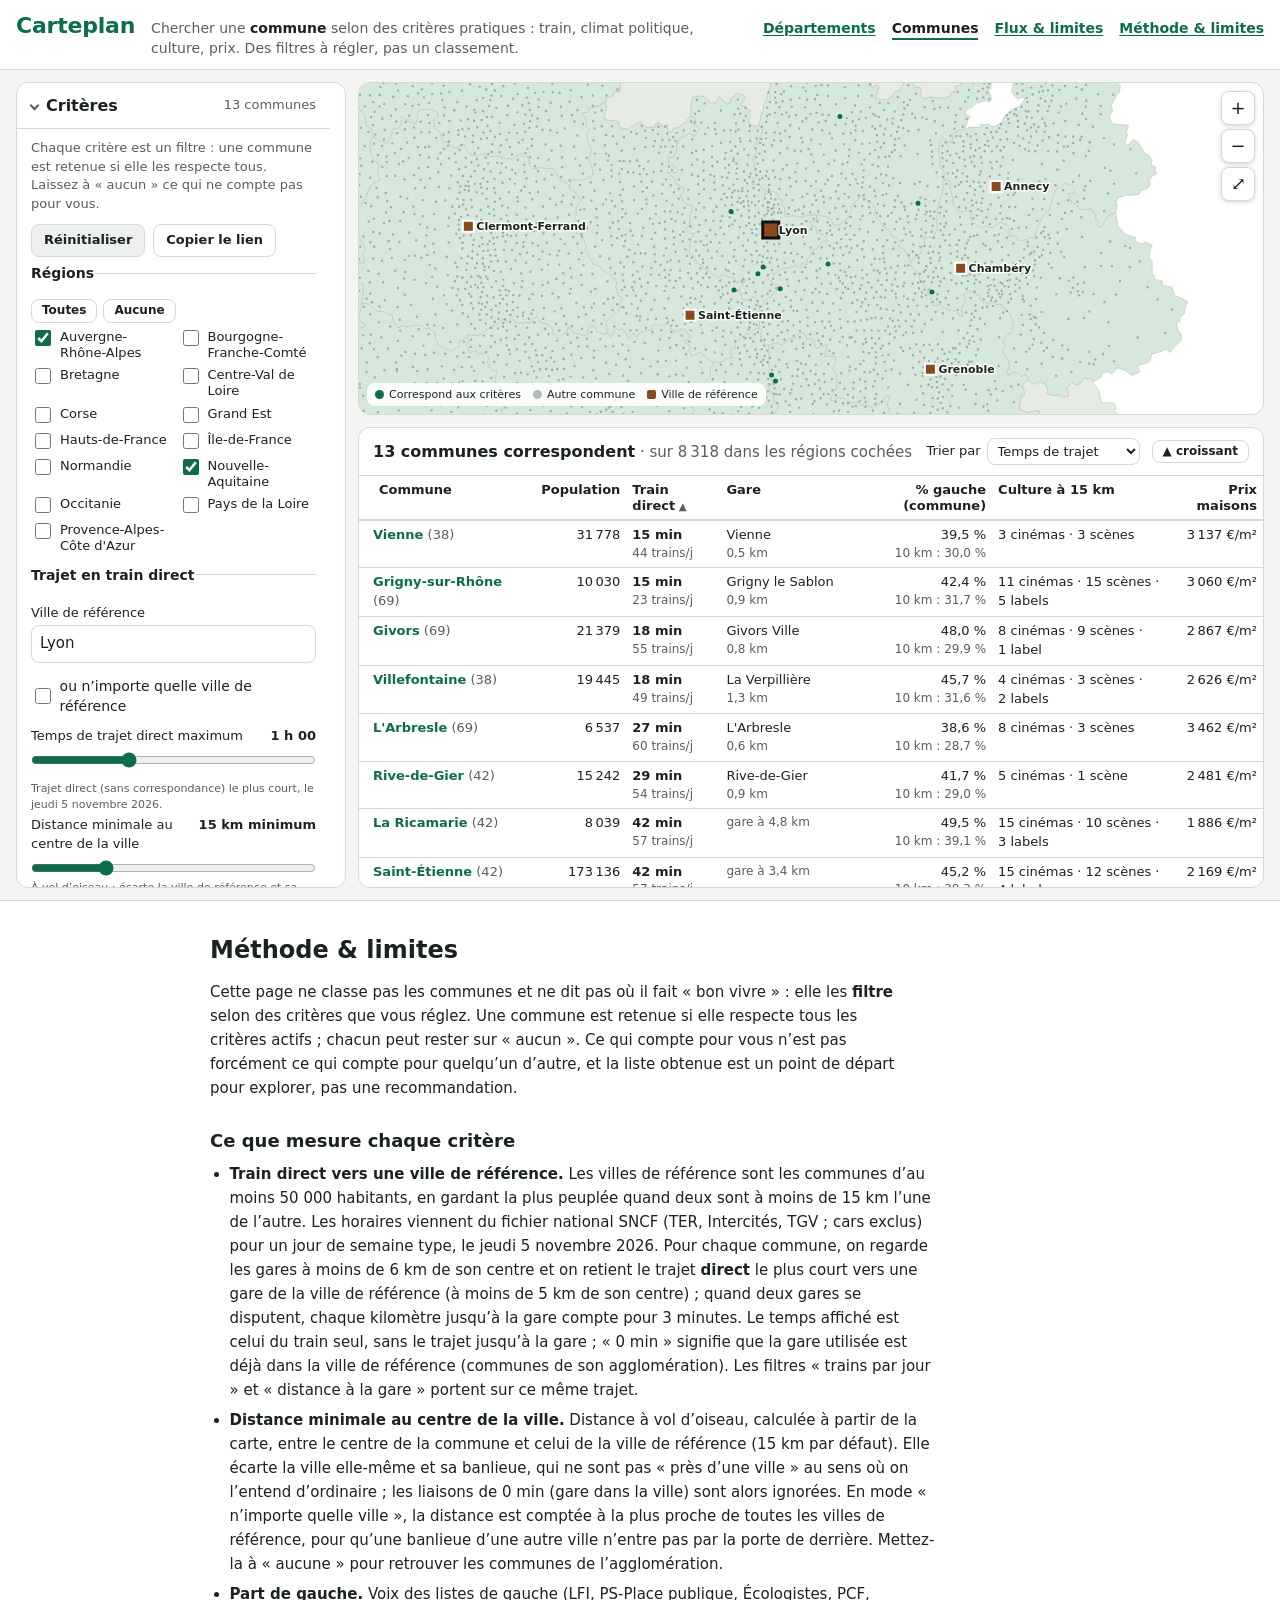
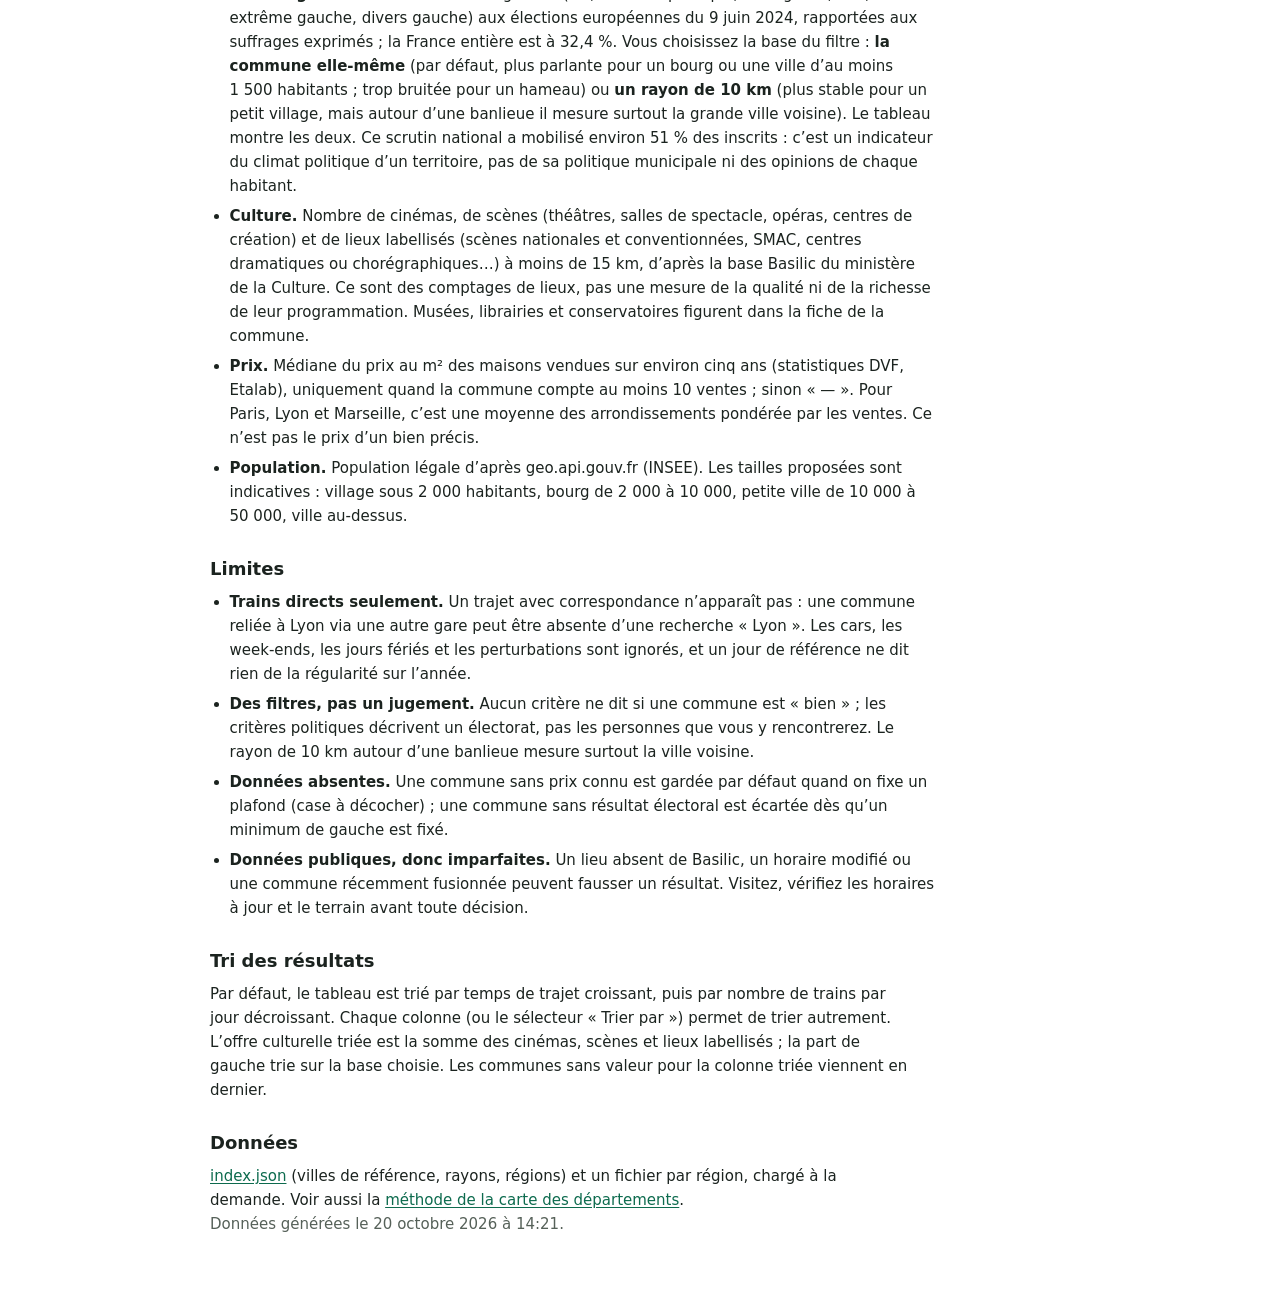
==== web/communes.html @ 7d7a5892 "Renomme le projet Carteplan (anciennement Cartovi) Nom affiché, User-Agent, bot de collecte et base " ====
<!doctype html>
<html lang="fr">
<head>
  <meta charset="utf-8">
  <meta name="viewport" content="width=device-width, initial-scale=1">
  <meta name="color-scheme" content="light dark">
  <title>Carteplan — chercher une commune</title>
  <meta name="description" content="Trouver des communes selon des critères pratiques : train direct vers une grande ville, climat politique, offre culturelle, population, prix. Des filtres réglables, pas un classement.">
  <link rel="icon" href="data:image/svg+xml,%3Csvg xmlns='http://www.w3.org/2000/svg' viewBox='0 0 16 16'%3E%3Crect width='16' height='16' rx='3' fill='%231b7a5a'/%3E%3Cpath d='M4 11l2-6 3 3 3-4v7z' fill='%23f2e6b1'/%3E%3C/svg%3E">
  <link rel="stylesheet" href="style.css">
  <script type="module" src="js/communes/main.js"></script>
</head>
<body>
  <nav class="skip" aria-label="Accès rapide">
    <a href="#filters-title" data-jump>Critères de recherche</a>
    <a href="#results-title" data-jump>Résultats (tableau)</a>
    <a href="#methode" data-jump>Méthode et limites</a>
  </nav>

  <div class="shell">
    <header class="top">
      <h1>Carteplan</h1>
      <p class="tagline">Chercher une <strong>commune</strong> selon des critères pratiques : train, climat politique, culture, prix. Des filtres à régler, pas un classement.</p>
      <nav class="top-nav" aria-label="Pages du site">
        <a href="index.html">Départements</a>
        <a href="communes.html" aria-current="page">Communes</a>
        <a href="flux.html">Flux &amp; limites</a>
        <a href="#methode" data-jump>Méthode &amp; limites</a>
      </nav>
    </header>

    <main class="com-app" id="app">
      <details class="card panel com-filters" id="filters-panel" open>
        <summary><h2 id="filters-title" tabindex="-1">Critères</h2><span id="sum-count" class="sum-count" aria-hidden="true"></span></summary>
        <form id="filters" class="panel-body" autocomplete="off" onsubmit="return false"><p class="muted">Chargement des critères…</p></form>
        <p class="panel-body jump-results"><a class="btn" href="#map-title" data-jump>Voir la carte et les résultats ↓</a></p>
      </details>

      <div class="com-main">
        <section aria-labelledby="map-title">
          <h2 id="map-title" class="sr-only" tabindex="-1">Carte des communes</h2>
          <p id="notice" class="notice" role="status" hidden>
            <strong>Données en cours de génération.</strong> La couche communale est produite automatiquement chaque mois ; la page sera disponible dès qu’elle aura été publiée.
          </p>
          <p id="load-error" class="notice" role="alert" hidden></p>
          <div id="map" class="map-box"><p class="muted map-loading">Chargement de la carte…</p></div>
        </section>

        <section class="results card" aria-labelledby="results-title">
          <h2 id="results-title" class="sr-only" tabindex="-1">Résultats</h2>
          <div id="results"></div>
        </section>
      </div>

      <aside id="detail" class="card detail com-detail" hidden></aside>
    </main>
  </div>

  <section id="methode" class="method" tabindex="-1" aria-labelledby="methode-title">
    <div class="method-inner">
      <h2 id="methode-title">Méthode &amp; limites</h2>
      <p>Cette page ne classe pas les communes et ne dit pas où il fait « bon vivre » : elle les <strong>filtre</strong> selon des critères que vous réglez. Une commune est retenue si elle respecte tous les critères actifs ; chacun peut rester sur « aucun ». Ce qui compte pour vous n’est pas forcément ce qui compte pour quelqu’un d’autre, et la liste obtenue est un point de départ pour explorer, pas une recommandation.</p>

      <h3>Ce que mesure chaque critère</h3>
      <ul>
        <li><strong>Train direct vers une ville de référence.</strong> Les villes de référence sont les communes d’au moins 50&nbsp;000 habitants, en gardant la plus peuplée quand deux sont à moins de 15&nbsp;km l’une de l’autre. Les horaires viennent du fichier national SNCF (TER, Intercités, TGV ; cars exclus) pour un jour de semaine type, <span id="ref-day">un mardi ou un jeudi des semaines à venir</span>. Pour chaque commune, on regarde les gares à moins de <span data-radius="gare">6</span>&nbsp;km de son centre et on retient le trajet <strong>direct</strong> le plus court vers une gare de la ville de référence (à moins de 5&nbsp;km de son centre) ; quand deux gares se disputent, chaque kilomètre jusqu’à la gare compte pour 3&nbsp;minutes. Le temps affiché est celui du train seul, sans le trajet jusqu’à la gare ; « 0&nbsp;min » signifie que la gare utilisée est déjà dans la ville de référence (communes de son agglomération). Les filtres « trains par jour » et « distance à la gare » portent sur ce même trajet.</li>
        <li><strong>Distance minimale au centre de la ville.</strong> Distance à vol d’oiseau, calculée à partir de la carte, entre le centre de la commune et celui de la ville de référence (15&nbsp;km par défaut). Elle écarte la ville elle-même et sa banlieue, qui ne sont pas « près d’une ville » au sens où on l’entend d’ordinaire ; les liaisons de 0&nbsp;min (gare dans la ville) sont alors ignorées. En mode « n’importe quelle ville », la distance est comptée à la plus proche de toutes les villes de référence, pour qu’une banlieue d’une autre ville n’entre pas par la porte de derrière. Mettez-la à « aucune » pour retrouver les communes de l’agglomération.</li>
        <li><strong>Part de gauche.</strong> Voix des listes de gauche (LFI, PS-Place publique, Écologistes, PCF, extrême gauche, divers gauche) aux élections européennes du 9&nbsp;juin 2024, rapportées aux suffrages exprimés ; la France entière est à 32,4&nbsp;%. Vous choisissez la base du filtre : <strong>la commune elle-même</strong> (par défaut, plus parlante pour un bourg ou une ville d’au moins 1&nbsp;500&nbsp;habitants ; trop bruitée pour un hameau) ou <strong>un rayon de <span data-radius="vote">10</span>&nbsp;km</strong> (plus stable pour un petit village, mais autour d’une banlieue il mesure surtout la grande ville voisine). Le tableau montre les deux. Ce scrutin national a mobilisé environ 51&nbsp;% des inscrits : c’est un indicateur du climat politique d’un territoire, pas de sa politique municipale ni des opinions de chaque habitant.</li>
        <li><strong>Culture.</strong> Nombre de cinémas, de scènes (théâtres, salles de spectacle, opéras, centres de création) et de lieux labellisés (scènes nationales et conventionnées, SMAC, centres dramatiques ou chorégraphiques…) à moins de <span data-radius="culture">15</span>&nbsp;km, d’après la base Basilic du ministère de la Culture. Ce sont des comptages de lieux, pas une mesure de la qualité ni de la richesse de leur programmation. Musées, librairies et conservatoires figurent dans la fiche de la commune.</li>
        <li><strong>Prix.</strong> Médiane du prix au m² des maisons vendues sur environ cinq ans (statistiques DVF, Etalab), uniquement quand la commune compte au moins 10 ventes ; sinon « — ». Pour Paris, Lyon et Marseille, c’est une moyenne des arrondissements pondérée par les ventes. Ce n’est pas le prix d’un bien précis.</li>
        <li><strong>Population.</strong> Population légale d’après geo.api.gouv.fr (INSEE). Les tailles proposées sont indicatives : village sous 2&nbsp;000 habitants, bourg de 2&nbsp;000 à 10&nbsp;000, petite ville de 10&nbsp;000 à 50&nbsp;000, ville au-dessus.</li>
      </ul>

      <h3>Limites</h3>
      <ul>
        <li><strong>Trains directs seulement.</strong> Un trajet avec correspondance n’apparaît pas : une commune reliée à Lyon via une autre gare peut être absente d’une recherche « Lyon ». Les cars, les week-ends, les jours fériés et les perturbations sont ignorés, et un jour de référence ne dit rien de la régularité sur l’année.</li>
        <li><strong>Des filtres, pas un jugement.</strong> Aucun critère ne dit si une commune est « bien » ; les critères politiques décrivent un électorat, pas les personnes que vous y rencontrerez. Le rayon de 10&nbsp;km autour d’une banlieue mesure surtout la ville voisine.</li>
        <li><strong>Données absentes.</strong> Une commune sans prix connu est gardée par défaut quand on fixe un plafond (case à décocher) ; une commune sans résultat électoral est écartée dès qu’un minimum de gauche est fixé.</li>
        <li><strong>Données publiques, donc imparfaites.</strong> Un lieu absent de Basilic, un horaire modifié ou une commune récemment fusionnée peuvent fausser un résultat. Visitez, vérifiez les horaires à jour et le terrain avant toute décision.</li>
      </ul>

      <h3>Tri des résultats</h3>
      <p>Par défaut, le tableau est trié par temps de trajet croissant, puis par nombre de trains par jour décroissant. Chaque colonne (ou le sélecteur « Trier par ») permet de trier autrement. L’offre culturelle triée est la somme des cinémas, scènes et lieux labellisés ; la part de gauche trie sur la base choisie. Les communes sans valeur pour la colonne triée viennent en dernier.</p>

      <h3>Données</h3>
      <p>
        <a href="data/communes/index.json" download>index.json</a> (villes de référence, rayons, régions) et un fichier par région, chargé à la demande.
        Voir aussi la <a href="index.html#methode">méthode de la carte des départements</a>.
      </p>
      <p id="generated" class="muted"></p>
    </div>
  </section>

  <noscript><p class="notice">Carteplan a besoin de JavaScript pour filtrer les communes et afficher la carte.</p></noscript>
</body>
</html>
---- web/style.css ----
/* Carteplan — thème clair/sombre via variables sur :root (prefers-color-scheme). */
:root {
  color-scheme: light dark;
  --font: system-ui, -apple-system, "Segoe UI", Roboto, "Helvetica Neue", Arial, "Noto Sans", sans-serif;

  --bg: #f3f5f2;
  --surface: #ffffff;
  --surface-2: #edf0ec;
  --text: #1b231f;
  --muted: #566159;
  --line: #d3dad2;
  --accent: #0d6b4e;
  --accent-soft: #e1f0e8;
  --focus: #1456c4;
  --ring: #111111; /* contour de sélection */
  --halo: #ffffff;
  --warn: #7a4a00;
  --warn-bg: #fff3d6;
  --warn-line: #e3be72;

  /* indice composite : eau/végétation → terre sèche (1 = très favorable) */
  --c1: #1b7a5a; --c1-ink: #ffffff;
  --c2: #8cc9a0; --c2-ink: #10251a;
  --c3: #f2e6b1; --c3-ink: #2b2610;
  --c4: #e0a458; --c4-ink: #2b1a05;
  --c5: #8c4a1c; --c5-ink: #ffffff;
  /* mode « un indicateur » : rampe séquentielle (clair = valeurs basses) */
  --s1: #e6eff7; --s2: #b3cfe5; --s3: #78a9cf; --s4: #3c78ad; --s5: #14416f;

  --neutral: #d9ddd8;
  --hatch-bg: #eceeea;
  --hatch-line: #9aa59d;
  --map-line: rgba(27, 35, 31, 0.5);
  --label-halo: rgba(255, 255, 255, 0.9);

  /* page communes : fond de carte, points, villes de référence */
  --base-fill: #e7ebe6;
  --base-on: #d6e8dc;
  --base-line: #c0c9bf;
  --dot-faint: rgba(27, 35, 31, 0.3);
  --hub: #8c4a1c;

  /* page flux : le sol (la silhouette des départements) sous les particules */
  --flux-land: #e7ebe6;
}

@media (prefers-color-scheme: dark) {
  :root:not([data-theme="light"]) {
    --bg: #0f1311;
    --surface: #171d1a;
    --surface-2: #212a25;
    --text: #e8eee9;
    --muted: #a3b0a7;
    --line: #333e37;
    --accent: #4fc29c;
    --accent-soft: #17332a;
    --focus: #8db3ff;
    --ring: #ffffff;
    --halo: #0b0e0d;
    --warn: #f0c46b;
    --warn-bg: #2d2410;
    --warn-line: #5f4b1c;

    --c1: #2f9d79; --c1-ink: #04130d;
    --c2: #7cbf93; --c2-ink: #0a1d13;
    --c3: #e0d390; --c3-ink: #231f0a;
    --c4: #dda04f; --c4-ink: #26160a;
    --c5: #a85f2b; --c5-ink: #ffffff;
    --s1: #2a4258; --s2: #35688d; --s3: #4a93c4; --s4: #86bde3; --s5: #cde3f7;

    --neutral: #353d38;
    --hatch-bg: #232a26;
    --hatch-line: #6c7a71;
    --map-line: rgba(8, 12, 10, 0.85);
    --label-halo: rgba(11, 14, 13, 0.88);
    --base-fill: #1c2420;
    --base-on: #202f28;
    --base-line: #3c4943;
    --dot-faint: rgba(232, 238, 233, 0.34);
    --hub: #e0a458;
    --flux-land: #28332d;
    color-scheme: dark;
  }
}
/* même palette quand le thème sombre est choisi explicitement */
:root[data-theme="dark"] {
  --bg: #0f1311;
  --surface: #171d1a;
  --surface-2: #212a25;
  --text: #e8eee9;
  --muted: #a3b0a7;
  --line: #333e37;
  --accent: #4fc29c;
  --accent-soft: #17332a;
  --focus: #8db3ff;
  --ring: #ffffff;
  --halo: #0b0e0d;
  --warn: #f0c46b;
  --warn-bg: #2d2410;
  --warn-line: #5f4b1c;

  --c1: #2f9d79; --c1-ink: #04130d;
  --c2: #7cbf93; --c2-ink: #0a1d13;
  --c3: #e0d390; --c3-ink: #231f0a;
  --c4: #dda04f; --c4-ink: #26160a;
  --c5: #a85f2b; --c5-ink: #ffffff;
  --s1: #2a4258; --s2: #35688d; --s3: #4a93c4; --s4: #86bde3; --s5: #cde3f7;

  --neutral: #353d38;
  --hatch-bg: #232a26;
  --hatch-line: #6c7a71;
  --map-line: rgba(8, 12, 10, 0.85);
  --label-halo: rgba(11, 14, 13, 0.88);
  --base-fill: #1c2420;
  --base-on: #202f28;
  --base-line: #3c4943;
  --dot-faint: rgba(232, 238, 233, 0.34);
  --hub: #e0a458;
  --flux-land: #28332d;
  color-scheme: dark;
}

*, *::before, *::after { box-sizing: border-box; }
[hidden] { display: none !important; }
body { margin: 0; font: 15px/1.45 var(--font); background: var(--bg); color: var(--text); }
h1, h2, h3, h4, p, ul, ol, dl, dd { margin: 0; }
button, select, input { font: inherit; color: inherit; }
a { color: var(--accent); text-underline-offset: 2px; }
:focus-visible { outline: 3px solid var(--focus); outline-offset: 2px; }
.sr-only { position: absolute; width: 1px; height: 1px; overflow: hidden; clip: rect(0 0 0 0); white-space: nowrap; }
.muted { color: var(--muted); }
.small { font-size: 0.8125rem; }

/* liens d'accès rapide */
.skip a { position: absolute; left: 8px; top: -100px; z-index: 100; padding: 8px 12px; border-radius: 8px; background: var(--surface); border: 2px solid var(--focus); }
.skip a:focus { top: 8px; }

/* ---------- mise en page ---------- */
.shell { display: flex; flex-direction: column; }
.top { display: grid; grid-template-columns: auto minmax(0, 1fr) auto; align-items: baseline; gap: 2px 16px; padding: 10px 16px; background: var(--surface); border-bottom: 1px solid var(--line); }
h1 { font-size: 1.375rem; letter-spacing: -0.01em; color: var(--accent); }
.tagline { color: var(--muted); font-size: 0.875rem; max-width: 72ch; }
.tagline strong { color: var(--text); }
.top-link { font-weight: 600; font-size: 0.875rem; white-space: nowrap; }
.top-nav { display: flex; flex-wrap: wrap; justify-content: flex-end; gap: 2px 16px; font-weight: 600; font-size: 0.875rem; }
.top-nav a { white-space: nowrap; }
.top-nav a[aria-current="page"] { color: var(--text); text-decoration: none; border-bottom: 2px solid var(--accent); }
@media (max-width: 719px) {
  .top { grid-template-columns: minmax(0, 1fr); }
  .top-nav { grid-row: 2; justify-content: flex-start; }
  .tagline { grid-row: 3; }
}

.app { flex: 1; min-height: 0; display: grid; grid-template-columns: minmax(0, 1fr); gap: 16px; padding: 12px 16px 20px; }
.map-col { display: flex; flex-direction: column; gap: 8px; min-width: 0; min-height: 0; }
.side, .side-scroll { display: flex; flex-direction: column; gap: 12px; min-width: 0; }

@media (min-width: 960px) {
  .shell { height: 100vh; height: 100dvh; min-height: 640px; }
  .app { grid-template-columns: minmax(0, 3fr) minmax(360px, 2fr); padding-bottom: 12px; }
  .side { min-height: 0; }
  .side-scroll { flex: 1; min-height: 0; overflow-y: auto; scrollbar-gutter: stable; padding-bottom: 4px; }
  .map-wrap { flex: 1 1 0; min-height: 0; }
}

/* ---------- barre d'outils ---------- */
.toolbar { display: flex; flex-wrap: wrap; align-items: center; gap: 8px 16px; }
.field { display: flex; align-items: center; gap: 8px; flex: 1 1 260px; min-width: 0; max-width: 520px; }
.field span { font-weight: 600; font-size: 0.875rem; }
select { flex: 1; min-width: 0; padding: 7px 8px; border: 1px solid var(--line); border-radius: 8px; background: var(--surface); }
select:disabled { opacity: 0.6; }
.check { display: flex; align-items: center; gap: 6px; font-size: 0.875rem; cursor: pointer; }
.check input { width: 16px; height: 16px; accent-color: var(--accent); }
.notice { background: var(--warn-bg); color: var(--warn); border: 1px solid var(--warn-line); border-radius: 10px; padding: 8px 12px; font-size: 0.875rem; }
.fatal { padding: 24px; color: var(--warn); }

/* ---------- carte ---------- */
.map-wrap { position: relative; aspect-ratio: 1000 / 931; }
@media (min-width: 960px) { .map-wrap { aspect-ratio: auto; } }
.map-svg { position: absolute; inset: 0; width: 100%; height: 100%; display: block; }
.dep { fill: var(--neutral); stroke: var(--map-line); stroke-width: 0.7; vector-effect: non-scaling-stroke; cursor: pointer; outline: none; transition: fill 0.25s; }
.dep[data-f="c1"] { fill: var(--c1); } .dep[data-f="c2"] { fill: var(--c2); } .dep[data-f="c3"] { fill: var(--c3); }
.dep[data-f="c4"] { fill: var(--c4); } .dep[data-f="c5"] { fill: var(--c5); }
.dep[data-f="s1"] { fill: var(--s1); } .dep[data-f="s2"] { fill: var(--s2); } .dep[data-f="s3"] { fill: var(--s3); }
.dep[data-f="s4"] { fill: var(--s4); } .dep[data-f="s5"] { fill: var(--s5); }
.dep[data-f="na"] { fill: url(#hatch); }
.hatch-bg { fill: var(--hatch-bg); }
.hatch-line { stroke: var(--hatch-line); stroke-width: 2; }
.overlay path { fill: none; pointer-events: none; vector-effect: non-scaling-stroke; stroke-linejoin: round; }
.o-hover { stroke: var(--ring); stroke-width: 1.6; }
.o-halo { stroke: var(--halo); stroke-width: 6; }
.o-sel { stroke: var(--ring); stroke-width: 2.5; }
.o-focus { stroke: var(--focus); stroke-width: 3; }
.lbl { font: 600 12px var(--font); fill: var(--text); stroke: var(--label-halo); stroke-width: 3px; stroke-linejoin: round; paint-order: stroke; pointer-events: none; }
.no-labels .labels { display: none; }
@media (max-width: 700px) { .labels, .toolbar .check { display: none; } }

.tip { position: absolute; z-index: 5; max-width: 260px; display: flex; flex-direction: column; gap: 1px; padding: 6px 10px; font-size: 0.8125rem; background: var(--surface); border: 1px solid var(--line); border-radius: 8px; box-shadow: 0 4px 14px rgba(0, 0, 0, 0.2); pointer-events: none; }
.tip strong { font-size: 0.875rem; }

/* ---------- légende ---------- */
.legend { padding: 10px 14px 12px; background: var(--surface); border: 1px solid var(--line); border-radius: 12px; }
.legend-head { display: flex; flex-direction: column; gap: 1px; margin-bottom: 8px; font-size: 0.8125rem; }
.legend-head strong { font-size: 0.9375rem; }
.legend-msg { font-size: 0.875rem; }
.legend-list { list-style: none; margin: 0; padding: 0; display: grid; gap: 6px; }
.legend-list li { display: grid; grid-template-columns: 16px minmax(0, 1fr); gap: 0 10px; align-items: start; font-size: 0.75rem; line-height: 1.3; }
.legend-list li > div { display: flex; flex-direction: column; min-width: 0; }
.legend-list .row { display: flex; justify-content: space-between; align-items: baseline; gap: 8px; }
.legend-list b { font-size: 0.8125rem; }
.legend-list .ds, .legend-list .ct { color: var(--muted); }
.legend-list .ct { font-variant-numeric: tabular-nums; white-space: nowrap; }
.sw { display: block; width: 16px; height: 16px; margin-top: 1px; border-radius: 4px; border: 1px solid rgba(0, 0, 0, 0.2); }
.sw.na { background: repeating-linear-gradient(45deg, var(--hatch-line) 0 2px, var(--hatch-bg) 2px 6px); }
.legend-foot { display: flex; flex-wrap: wrap; gap: 4px 16px; margin-top: 8px; font-size: 0.75rem; }
.legend-na { display: inline-flex; align-items: center; gap: 6px; }
.legend-na .sw { margin: 0; width: 16px; height: 12px; }
.legend-warn { color: var(--warn); font-weight: 600; }

/* ---------- cartes / panneaux ---------- */
.card { background: var(--surface); border: 1px solid var(--line); border-radius: 12px; }
.panel > summary, .theme > summary { list-style: none; cursor: pointer; display: flex; align-items: center; gap: 8px; }
.panel > summary::-webkit-details-marker, .theme > summary::-webkit-details-marker { display: none; }
.panel > summary::before, .theme > summary::before { content: ""; flex: none; width: 7px; height: 7px; border: solid var(--muted); border-width: 0 2px 2px 0; transform: rotate(-45deg); transition: transform 0.15s; }
.panel[open] > summary::before, .theme[open] > summary::before { transform: rotate(45deg); }
.panel > summary { padding: 11px 14px; }
.panel h2 { font-size: 1rem; }
.panel-body { padding: 0 14px 14px; }

.btn { border: 1px solid var(--line); background: var(--surface-2); border-radius: 8px; padding: 6px 12px; font-weight: 600; font-size: 0.8125rem; cursor: pointer; }
.btn:hover:not(:disabled) { border-color: var(--accent); }
.btn:disabled { opacity: 0.5; cursor: default; }
.btn.ghost { background: transparent; }
.actions { display: flex; flex-wrap: wrap; align-items: center; gap: 8px; margin: 10px 0 6px; }
.flash { font-size: 0.8125rem; color: var(--accent); }

/* pondérations */
.theme { border-top: 1px solid var(--line); }
.theme > summary { padding: 9px 0 7px; justify-content: flex-start; }
.theme h3 { font-size: 0.875rem; flex: 1; }
.share { color: var(--muted); font-size: 0.75rem; }
.wrow { display: grid; grid-template-columns: minmax(0, 1fr) auto; column-gap: 10px; padding: 3px 0 9px; }
.wlabel { font-size: 0.8125rem; font-weight: 500; }
.wval { font-size: 0.8125rem; font-weight: 700; font-variant-numeric: tabular-nums; text-align: right; min-width: 3.2em; }
.wval.off { color: var(--muted); font-weight: 500; }
.wrow input[type="range"] { grid-column: 1 / -1; width: 100%; height: 24px; margin: 2px 0 0; accent-color: var(--accent); cursor: pointer; }
.wnote { grid-column: 1 / -1; font-size: 0.6875rem; color: var(--muted); }

/* panneau détail */
.detail-head { display: flex; justify-content: space-between; align-items: flex-start; gap: 12px; padding: 12px 14px 8px; }
.detail h2 { font-size: 1.25rem; line-height: 1.2; }
.detail h2:focus { outline: none; }
.detail h2:focus-visible { outline: 3px solid var(--focus); outline-offset: 3px; border-radius: 4px; }
.detail-region { color: var(--muted); font-size: 0.8125rem; }
.icon-btn { flex: none; width: 36px; height: 36px; border: 1px solid var(--line); border-radius: 8px; background: var(--surface-2); font-size: 1.375rem; line-height: 1; cursor: pointer; }
.icon-btn:hover { border-color: var(--accent); }
.detail-body { padding: 0 14px 14px; }
.detail-sum { display: grid; gap: 6px; margin: 4px 0 6px; }
.chip { display: inline-block; width: fit-content; padding: 3px 12px; border-radius: 999px; font-weight: 700; font-size: 0.875rem; }
.detail-rank { display: flex; flex-wrap: wrap; align-items: baseline; gap: 2px 12px; }
.detail-rank strong { font-size: 1.375rem; font-variant-numeric: tabular-nums; }
.theme-block h3 { display: flex; justify-content: space-between; gap: 8px; margin-top: 14px; padding-bottom: 4px; border-bottom: 1px solid var(--line); font-size: 0.875rem; }
.theme-score { color: var(--muted); font-weight: 500; font-variant-numeric: tabular-nums; }
.ind-list { list-style: none; margin: 0; padding: 0; }
.ind { margin: 0 -6px; padding: 8px 6px 7px; border-radius: 8px; }
.ind.active { background: var(--accent-soft); }
.ind.off .ind-label, .ind.off .ind-val { opacity: 0.6; }
.ind-head { display: flex; justify-content: space-between; align-items: baseline; gap: 12px; font-size: 0.875rem; }
.ind-label { font-weight: 500; min-width: 0; }
.ind-val { font-weight: 700; text-align: right; white-space: nowrap; font-variant-numeric: tabular-nums; }
.bar { height: 7px; margin: 5px 0 3px; border-radius: 4px; background: var(--surface-2); border: 1px solid var(--line); overflow: hidden; }
.bar i { display: block; height: 100%; background: var(--accent); }
.bar.na { background: repeating-linear-gradient(45deg, var(--hatch-line) 0 2px, var(--hatch-bg) 2px 6px); }
.ind-meta { font-size: 0.75rem; color: var(--muted); }
.badge { display: inline-block; margin-left: 6px; padding: 0 8px; border: 1px solid var(--line); border-radius: 999px; background: var(--surface-2); color: var(--muted); font-size: 0.6875rem; font-weight: 700; vertical-align: 1px; white-space: nowrap; }
.badge.warn { background: var(--warn-bg); color: var(--warn); border-color: var(--warn-line); }
.badge.ok { color: var(--accent); }

/* mobile / tablette : le détail devient une feuille en bas d'écran, la carte reste utilisable */
@media (max-width: 959px) {
  .detail { position: fixed; left: 0; right: 0; bottom: 0; z-index: 30; max-height: 52vh; max-height: 52dvh; overflow: auto; border-radius: 16px 16px 0 0; box-shadow: 0 -6px 24px rgba(0, 0, 0, 0.28); padding-bottom: env(safe-area-inset-bottom); animation: rise 0.2s ease-out; }
  .detail-head { position: sticky; top: 0; z-index: 1; background: var(--surface); }
  body.sheet-open { padding-bottom: 52vh; padding-bottom: 52dvh; }
}
@keyframes rise { from { transform: translateY(24px); opacity: 0; } }

/* classement */
.table-wrap { overflow-x: auto; margin: 8px -4px 0; }
.rank-table { width: 100%; border-collapse: collapse; font-size: 0.8125rem; font-variant-numeric: tabular-nums; }
.rank-table th { padding: 0; text-align: left; border-bottom: 2px solid var(--line); }
.rank-table th button { width: 100%; padding: 6px 6px; border: 0; background: none; text-align: inherit; font-weight: 700; cursor: pointer; white-space: nowrap; }
.rank-table td { padding: 5px 6px; border-bottom: 1px solid var(--line); }
.rank-table tbody tr { cursor: pointer; }
.rank-table tbody tr:hover { background: var(--surface-2); }
.rank-table tr.sel { background: var(--accent-soft); font-weight: 600; }
.rank-table .c-rank, .rank-table .c-code { white-space: nowrap; }
.rank-table th.c-val, .rank-table td.c-val { text-align: right; }
.rank-table th.c-val button { text-align: right; }
.rank-table .c-cls .sw { display: inline-block; width: 10px; height: 10px; margin-right: 6px; border-radius: 2px; vertical-align: -1px; }
.link { padding: 0; border: 0; background: none; text-align: left; cursor: pointer; }
.link:hover { text-decoration: underline; }
.arrow { font-size: 0.65rem; color: var(--muted); }
.code-inline { display: none; color: var(--muted); }
@media (max-width: 480px) {
  .rank-table .c-code { display: none; } /* le code passe à côté du nom */
  .code-inline { display: inline; }
  .rank-table th button, .rank-table td { padding-left: 4px; padding-right: 4px; }
}

/* ---------- méthode & sources ---------- */
.method { padding: 32px 16px 56px; background: var(--surface); border-top: 1px solid var(--line); }
.method:focus { outline: none; }
.method-inner { max-width: 860px; margin: 0 auto; }
.method h2 { margin-bottom: 12px; font-size: 1.5rem; }
.method h3 { margin: 28px 0 8px; font-size: 1.125rem; }
.method p, .method li { max-width: 74ch; line-height: 1.6; }
.method ol, .method ul { padding-left: 1.3em; }
.method li { margin: 6px 0; }
.sources .src-theme h3 { margin: 18px 0 6px; font-size: 0.9375rem; color: var(--muted); }
.src { margin: 8px 0; padding: 12px 14px; border: 1px solid var(--line); border-radius: 10px; }
.src.is-stale { border-color: var(--warn-line); }
.src h4 { font-size: 1rem; display: flex; flex-wrap: wrap; align-items: center; gap: 4px; }
.src .desc { margin-top: 2px; color: var(--muted); font-size: 0.8125rem; }
.stale-msg { margin-top: 8px; padding: 6px 10px; border: 1px solid var(--warn-line); border-radius: 8px; background: var(--warn-bg); color: var(--warn); font-size: 0.8125rem; }
.meta { display: grid; grid-template-columns: repeat(auto-fit, minmax(210px, 1fr)); gap: 8px 16px; margin-top: 10px; font-size: 0.8125rem; }
.meta dt { color: var(--muted); font-size: 0.6875rem; text-transform: uppercase; letter-spacing: 0.03em; }
.meta dd { overflow-wrap: anywhere; }

/* ---------- page communes ---------- */
.com-app { flex: 1; min-height: 0; display: grid; grid-template-columns: minmax(0, 1fr); gap: 12px; padding: 12px 16px 20px; align-items: start; }
.com-main { display: flex; flex-direction: column; gap: 12px; min-width: 0; min-height: 0; }
.com-main > section:first-child { display: flex; flex-direction: column; gap: 8px; min-height: 0; }

/* panneau des critères : le décompte reste visible en haut, même panneau défilé (mobile) ou replié */
.com-filters { min-width: 0; }
.com-filters > summary { position: sticky; top: 0; z-index: 3; background: var(--surface); border-radius: 12px; }
.com-filters[open] > summary { border-bottom: 1px solid var(--line); border-radius: 12px 12px 0 0; }
.sum-count { margin-left: auto; color: var(--muted); font-size: 0.8125rem; font-variant-numeric: tabular-nums; }
.com-filters .panel-body { padding-top: 10px; }
.jump-results { display: none; text-align: center; }
.jump-results .btn { display: inline-block; text-decoration: none; color: var(--text); }
@media (max-width: 959px) { .jump-results { display: block; } }
.fsec { min-width: 0; margin: 0; padding: 10px 0 2px; border: 0; border-top: 1px solid var(--line); }
.fsec legend { padding: 0; margin-bottom: 6px; font-weight: 700; font-size: 0.875rem; }
.fsec > .check { margin: 4px 0 8px; }
.radios { display: flex; flex-wrap: wrap; align-items: center; gap: 4px 14px; margin-bottom: 6px; }
.radios .check { margin: 0; }
.fsec-tools { display: flex; gap: 6px; margin-bottom: 6px; }
.regions { display: grid; grid-template-columns: 1fr 1fr; gap: 6px 10px; margin-bottom: 8px; }
.regions .check { align-items: flex-start; font-size: 0.8125rem; line-height: 1.25; }
.regions .check input { margin-top: 1px; flex: none; }
.rstate { color: var(--muted); }
.btn.tiny { padding: 2px 10px; font-size: 0.75rem; }
.text-in { width: 100%; min-width: 0; padding: 7px 8px; border: 1px solid var(--line); border-radius: 8px; background: var(--surface); }
.text-in:disabled { opacity: 0.6; }
.wrow .text-in { grid-column: 1 / -1; margin-top: 2px; }
.pills { display: flex; flex-wrap: wrap; gap: 6px; margin-bottom: 8px; }
.pill { padding: 4px 10px; border: 1px solid var(--line); border-radius: 999px; background: var(--surface-2); font-size: 0.75rem; font-weight: 600; cursor: pointer; }
.pill:hover { border-color: var(--accent); }
.pill[aria-pressed="true"] { background: var(--accent-soft); border-color: var(--accent); color: var(--accent); }

/* carte des communes */
.map-box { position: relative; aspect-ratio: 6 / 5; min-width: 0; background: var(--surface); border: 1px solid var(--line); border-radius: 12px; overflow: hidden; }
.map-loading { padding: 16px; }
.cmap { position: absolute; inset: 0; width: 100%; height: 100%; display: block; cursor: grab; user-select: none; -webkit-user-select: none; }
.cmap.dragging { cursor: grabbing; }
.cmap > * { pointer-events: none; }
.cmap-base path { fill: var(--base-fill); stroke: var(--base-line); stroke-width: 0.7; vector-effect: non-scaling-stroke; }
.cmap-base path.on { fill: var(--base-on); }
.cmap-all, .cmap-hit, .cmap-hover, .cmap-sel-a, .cmap-sel-b, .cmap-sel-c { fill: none; vector-effect: non-scaling-stroke; stroke-linecap: round; }
.cmap-hub-halo, .cmap-hub, .cmap-hubsel-a, .cmap-hubsel-b { fill: none; vector-effect: non-scaling-stroke; stroke-linecap: square; }
.cmap-all { stroke: var(--dot-faint); stroke-width: 2.4; }
.cmap-hit { stroke: var(--accent); stroke-width: 5; }
.cmap-hub-halo { stroke: var(--halo); stroke-width: 13; }
.cmap-hub { stroke: var(--hub); stroke-width: 9; }
.cmap-hubsel-a { stroke: var(--ring); stroke-width: 19; }
.cmap-hubsel-b { stroke: var(--hub); stroke-width: 13; }
.cmap-hover { stroke: var(--ring); stroke-width: 12; opacity: 0.35; }
.cmap-sel-a { stroke: var(--halo); stroke-width: 18; }
.cmap-sel-b { stroke: var(--ring); stroke-width: 14; }
.cmap-sel-c { stroke: var(--accent); stroke-width: 8; }
.cmap-lbl { font-family: var(--font); font-weight: 600; fill: var(--text); stroke: var(--label-halo); paint-order: stroke; stroke-linejoin: round; }
.cmap-lbl.sel { font-weight: 800; }
.map-ctl { position: absolute; top: 8px; right: 8px; z-index: 2; display: flex; flex-direction: column; gap: 4px; }
.map-btn { width: 34px; height: 34px; border: 1px solid var(--line); border-radius: 8px; background: var(--surface); font-size: 1.125rem; line-height: 1; cursor: pointer; box-shadow: 0 1px 4px rgba(0, 0, 0, 0.18); }
.map-btn:hover { border-color: var(--accent); }
.map-legend { position: absolute; left: 8px; bottom: 8px; z-index: 2; display: flex; flex-wrap: wrap; gap: 2px 12px; max-width: calc(100% - 64px); margin: 0; padding: 4px 8px; border-radius: 8px; background: var(--surface); background: color-mix(in srgb, var(--surface) 90%, transparent); font-size: 0.6875rem; line-height: 1.4; pointer-events: none; }
.lg { display: inline-block; width: 9px; height: 9px; margin-right: 5px; border-radius: 50%; vertical-align: -1px; }
.lg-hit { background: var(--accent); }
.lg-all { background: var(--dot-faint); }
.lg-hub { background: var(--hub); border-radius: 2px; }

/* résultats : la largeur du conteneur (et non celle de la fenêtre) décide des colonnes affichées */
.results { min-width: 0; container: res / inline-size; }
.res-bar { display: flex; flex-wrap: wrap; align-items: center; gap: 6px 12px; padding: 10px 14px; border-bottom: 1px solid var(--line); }
.res-count { margin-right: auto; font-size: 0.9375rem; }
.res-count strong { font-size: 1rem; }
.res-sort { display: flex; align-items: center; gap: 6px; font-size: 0.8125rem; }
.res-sort select { flex: none; padding: 4px 6px; }
.res-msg { padding: 14px; }
.res-status { padding: 6px 14px 0; }
.res-more { padding: 10px 14px 14px; text-align: center; }
.results .table-wrap { margin: 0; }
.res-table th, .res-table td { vertical-align: top; }
.res-table thead th { position: sticky; top: 0; z-index: 1; background: var(--surface); }
.res-table th button { white-space: normal; line-height: 1.2; }
.res-table td:first-child, .res-table th:first-child { padding-left: 14px; }
.res-table .link { font-weight: 600; color: var(--accent); }
.res-table .dep { color: var(--muted); }
.res-table .sub, .res-table .narrow-only { display: block; color: var(--muted); font-size: 0.75rem; }
.res-table .narrow-only { display: none; }
.res-table tbody tr:hover .link { text-decoration: underline; }
@container res (max-width: 739px) {
  .res-table .c-pop, .res-table .c-km, .res-table .c-prix { display: none; }
  .res-table .narrow-only { display: block; }
  .res-table th button, .res-table td { padding-left: 4px; padding-right: 4px; }
}

/* fiche d'une commune (même habillage que celle des départements) */
.com-detail section { margin-top: 14px; }
.com-detail section h3 { margin-bottom: 6px; padding-bottom: 4px; border-bottom: 1px solid var(--line); font-size: 0.875rem; }
.com-detail p + p, .com-detail ul + p, .com-detail dl + p { margin-top: 6px; }
.badge.match { margin: 0; }
.kv { display: grid; grid-template-columns: minmax(0, 1fr) auto; gap: 4px 12px; margin: 0; font-size: 0.875rem; }
.kv dt { color: var(--muted); }
.kv dd { font-weight: 700; text-align: right; font-variant-numeric: tabular-nums; }
.kv.stack { grid-template-columns: minmax(0, 1fr); gap: 0; }
.kv.stack dd { margin-bottom: 8px; text-align: left; }
.kv.stack .bar { margin-top: 3px; }
.kv dt .sub, .kv .sub { display: block; color: var(--muted); font-size: 0.75rem; font-weight: 400; }
.links { margin: 6px 0 0; padding: 0; list-style: none; font-size: 0.875rem; }
.links li { display: flex; justify-content: space-between; gap: 12px; margin: 0 -6px; padding: 4px 6px; border-radius: 6px; }
.links li > span:last-child { text-align: right; font-variant-numeric: tabular-nums; }
.links li.cur { background: var(--accent-soft); font-weight: 600; }

@media (min-width: 960px) {
  .com-app { grid-template-columns: 330px minmax(0, 1fr); grid-template-rows: minmax(0, 1fr); align-items: stretch; padding-bottom: 12px; }
  .com-filters { min-height: 0; overflow-y: auto; scrollbar-gutter: stable; }
  .com-filters:not([open]) { align-self: start; }
  .com-main > section:first-child { flex: 1 1 42%; }
  .map-box { flex: 1; aspect-ratio: auto; min-height: 200px; }
  .results { flex: 1 1 58%; min-height: 0; display: flex; flex-direction: column; }
  .results > div { display: flex; flex-direction: column; min-height: 0; flex: 1; }
  .results .table-wrap { flex: 1; min-height: 0; overflow: auto; }
}
/* écrans moyens : la fiche est un tiroir à droite, sous l'en-tête ; au-delà, une troisième colonne */
@media (min-width: 960px) and (max-width: 1279px) {
  .com-detail { position: fixed; top: var(--top-h, 60px); right: 0; bottom: 0; z-index: 30; width: min(380px, 100%); overflow: auto; border-radius: 12px 0 0 12px; box-shadow: -6px 0 24px rgba(0, 0, 0, 0.28); }
  .com-detail .detail-head { position: sticky; top: 0; z-index: 1; background: var(--surface); }
}
@media (min-width: 1280px) {
  .com-app.has-detail { grid-template-columns: 330px minmax(0, 1fr) 360px; }
  .com-detail { min-height: 0; overflow-y: auto; }
}

/* ---------- page Flux & limites ---------- */
.flux-box { min-width: 0; }
.flux-stage { --fw: 1000; --fh: 931; position: relative; width: 100%; aspect-ratio: var(--fw) / var(--fh); background: var(--surface); border-radius: 12px; overflow: hidden; }
.flux-stage::after { content: ""; position: absolute; inset: 0; border: 1px solid var(--line); border-radius: 12px; pointer-events: none; }
.flux-stage:focus-visible { outline: 3px solid var(--focus); outline-offset: 2px; }
.flux-layer { position: absolute; inset: 0; width: 100%; height: 100%; display: block; pointer-events: none; }
.flux-limits { pointer-events: auto; cursor: crosshair; }
.flux-limits * { pointer-events: none; } /* seuls les repères PPI captent le pointeur ; le reste laisse la lecture au pointeur travailler */
.flux-hint { align-self: stretch; max-width: 90ch; margin-top: 8px; }
@media (hover: none) { .kbd-hint { display: none; } }
@media (min-width: 960px) {
  /* la scène occupe la hauteur disponible sans déformer le rapport du viewBox : main.js recopie la hauteur de la boîte dans --box-h
     (pas de container-type: size ici, il fait recalculer tout le sous-arbre SVG à chaque changement de mise en page voisin) */
  .flux-box { flex: 1 1 0; min-height: 0; display: flex; flex-direction: column; align-items: center; }
  .flux-stage { width: min(100%, calc(var(--box-h, 600px) * var(--fw) / var(--fh))); }
}
.flux-base path { fill: var(--flux-land); stroke: var(--flux-land); stroke-width: 0.6; vector-effect: non-scaling-stroke; }

/* limites : un trait par famille, pour qu'on les distingue sans légende */
.lim-deps path { fill: none; stroke: var(--muted); stroke-opacity: 0.6; stroke-width: 0.8; vector-effect: non-scaling-stroke; stroke-linejoin: round; }
.lim-cells { fill: none; stroke: var(--hatch-line); stroke-opacity: 0.55; stroke-width: 0.7; vector-effect: non-scaling-stroke; }
.lim-nodes { fill: none; stroke: var(--muted); stroke-width: 1.4; vector-effect: non-scaling-stroke; stroke-linecap: square; }
.lim-ring { fill: var(--hub); fill-opacity: 0.07; stroke: var(--hub); stroke-width: 1.3; stroke-dasharray: 5 3; vector-effect: non-scaling-stroke; }
.lim-ring.on { fill-opacity: 0.18; stroke-width: 2.6; stroke-dasharray: none; }
.lim-mark, .lim-hit, .pr-halo, .pr-dot { fill: none; stroke-linecap: round; vector-effect: non-scaling-stroke; }
.lim-mark { stroke: var(--hub); stroke-width: 7; }
.flux-limits .lim-hit { stroke: transparent; stroke-width: 28; pointer-events: stroke; cursor: help; }
.flux-limits.no-deps .lim-deps, .flux-limits.no-ppi .lim-ppi, .flux-limits.no-maille .lim-cells, .flux-limits.no-maille .lim-nodes { display: none; }
.pr-line { stroke: var(--ring); stroke-width: 1.4; stroke-dasharray: 4 3; vector-effect: non-scaling-stroke; }
.pr-node { fill: var(--accent-soft); fill-opacity: 0.7; stroke: var(--accent); stroke-width: 2; vector-effect: non-scaling-stroke; }
.pr-halo { stroke: var(--halo); stroke-width: 14; }
.pr-dot { stroke: var(--ring); stroke-width: 8; }

/* panneaux */
.flux-card { padding: 12px 14px 14px; }
.flux-h { margin-bottom: 6px; font-size: 1rem; }
.flux-h .small { font-weight: 400; }
.flux-whenrow { display: flex; flex-wrap: wrap; align-items: baseline; gap: 2px 10px; min-height: 1.7em; margin-bottom: 2px; }
.flux-when { font-size: 1.0625rem; font-weight: 700; font-variant-numeric: tabular-nums; }
.flux-scrub { position: relative; padding-bottom: 22px; }
.flux-scrub input[type="range"] { display: block; width: 100%; height: 28px; margin: 0; accent-color: var(--accent); cursor: pointer; }
.flux-days { position: absolute; left: 8px; right: 8px; bottom: 0; height: 18px; font-size: 0.6875rem; color: var(--muted); font-variant-numeric: tabular-nums; container-type: inline-size; }
.flux-days .tick { position: absolute; top: -3px; width: 1px; height: 8px; background: var(--hatch-line); }
.flux-days .dlabel { position: absolute; top: 6px; transform: translateX(-50%); white-space: nowrap; }
@container (max-width: 330px) { .flux-days .dname { display: none; } }
.flux-transport { display: flex; flex-wrap: wrap; align-items: center; gap: 8px 12px; margin-top: 4px; }
.flux-play { display: inline-flex; align-items: center; justify-content: center; gap: 6px; min-width: 6.5em; padding: 7px 12px; }
.flux-rates { display: flex; gap: 6px; }

.read-main { display: flex; align-items: center; gap: 12px; margin: 2px 0 10px; }
.wind-arrow { flex: none; width: 46px; height: 46px; padding: 4px; border: 1px solid var(--line); border-radius: 50%; background: var(--surface-2); fill: var(--accent); }
.read-speed { font-size: 1.375rem; font-variant-numeric: tabular-nums; }
.read-dir { font-size: 0.9375rem; }
.read-limit { margin: 0 0 10px; padding: 8px 10px 6px; border-radius: 8px; background: var(--accent-soft); }
.read-limit .bar { margin: 5px 0 4px; background: var(--surface); }
.read-limit .bar i { background: repeating-linear-gradient(45deg, var(--hatch-line) 0 2px, transparent 2px 6px); border-right: 2px solid var(--hatch-line); }
.read-limit .wnote { font-size: 0.6875rem; }
.read-km { font-size: 1.0625rem; }

.layer { align-items: flex-start; gap: 10px; padding: 5px 0; }
.layer input { margin-top: 3px; flex: none; }
.layer-sw { flex: none; margin-top: 1px; }
.layer-sw-box { display: block; width: 28px; height: 16px; margin-top: 1px; flex: none; }
.layer-txt { display: flex; flex-direction: column; min-width: 0; }
.layer-txt b { font-size: 0.875rem; }
.layer-txt small { color: var(--muted); font-size: 0.75rem; line-height: 1.3; }
.sw-flow { fill: none; stroke: var(--s4); stroke-width: 2; stroke-linecap: round; }
.sw-dep { fill: none; stroke: var(--muted); stroke-opacity: 0.7; stroke-width: 1.3; }
.sw-ppi { fill: var(--hub); fill-opacity: 0.1; stroke: var(--hub); stroke-width: 1.3; stroke-dasharray: 3 2; }
.sw-ppi-dot { fill: var(--hub); }
.sw-node { fill: none; stroke: var(--muted); stroke-width: 1.6; }
.ramp-wrap { margin: 0 0 6px 38px; }
.ramp { height: 8px; border: 1px solid var(--line); border-radius: 4px; }
.ramp-lbl { display: flex; justify-content: space-between; margin-top: 2px; color: var(--muted); font-size: 0.6875rem; font-variant-numeric: tabular-nums; }

@media (prefers-reduced-motion: reduce) {
  *, *::before, *::after { animation: none !important; transition: none !important; scroll-behavior: auto !important; }
}
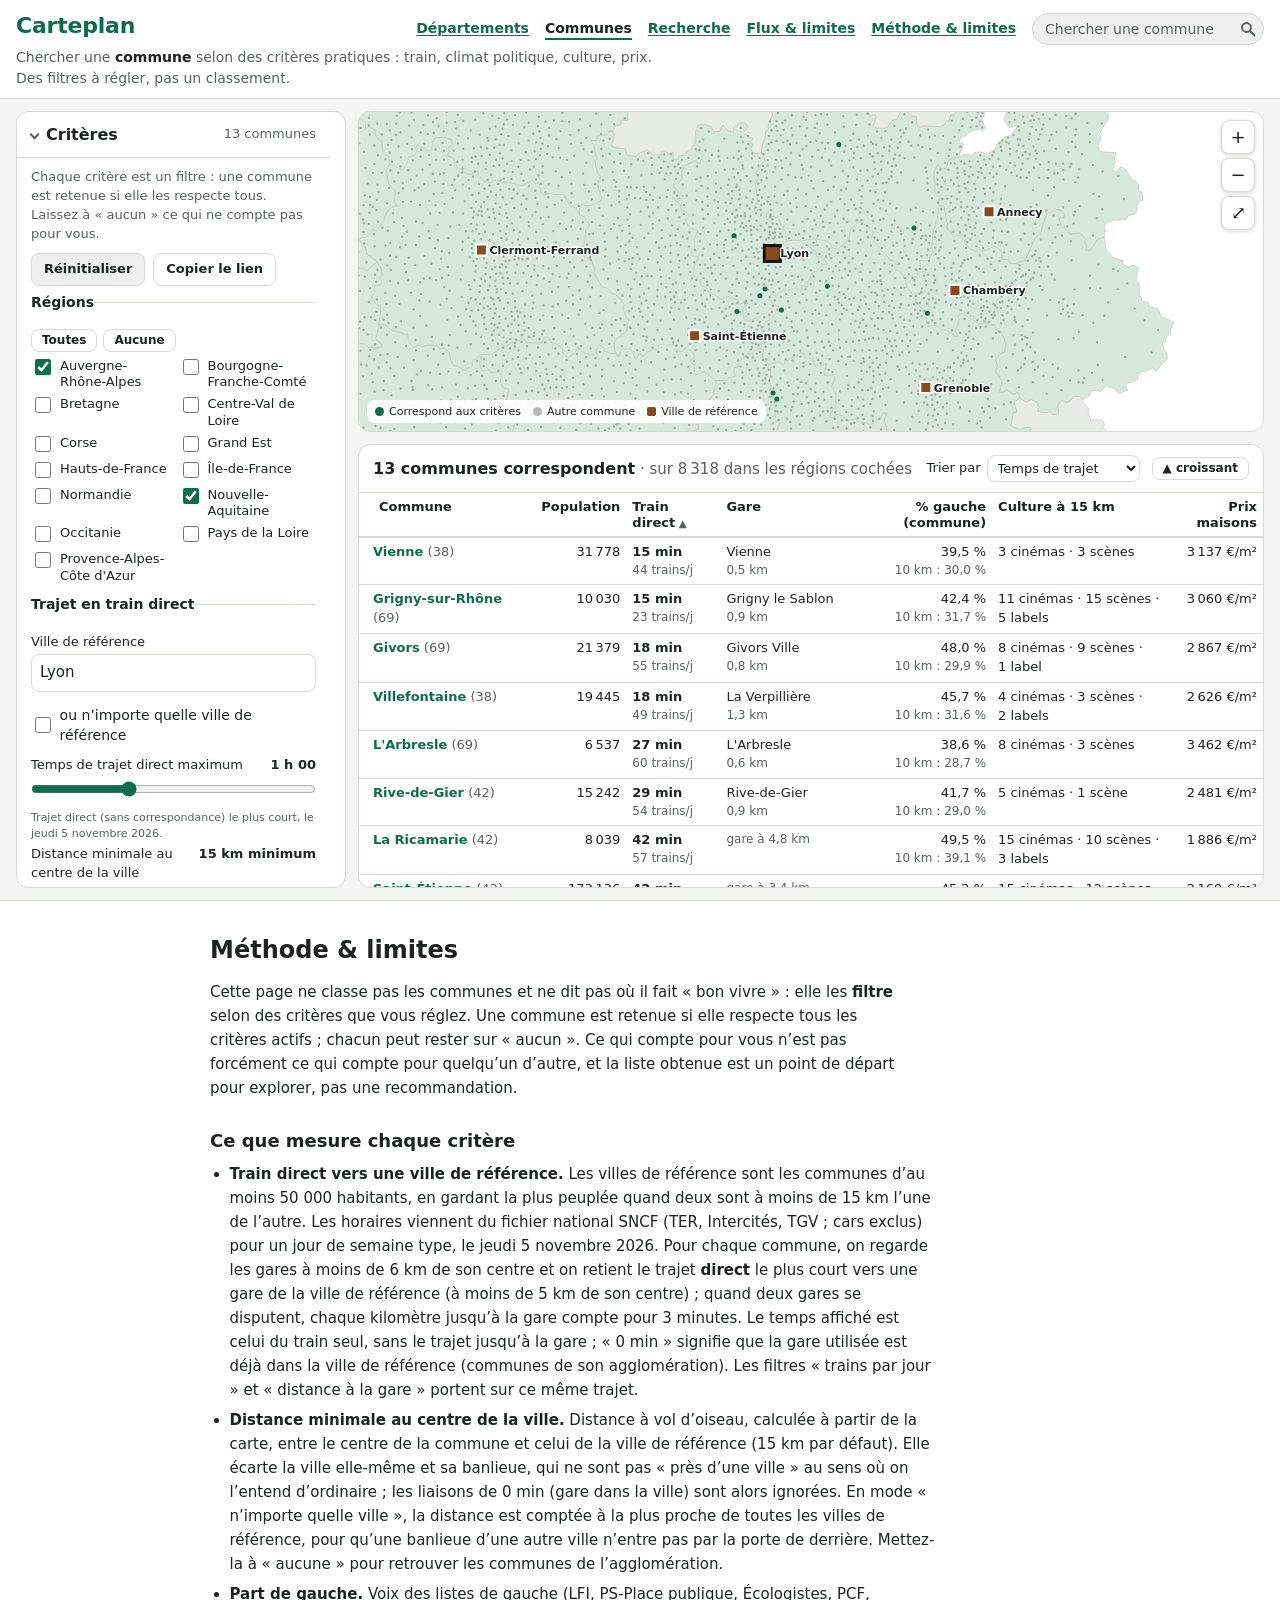
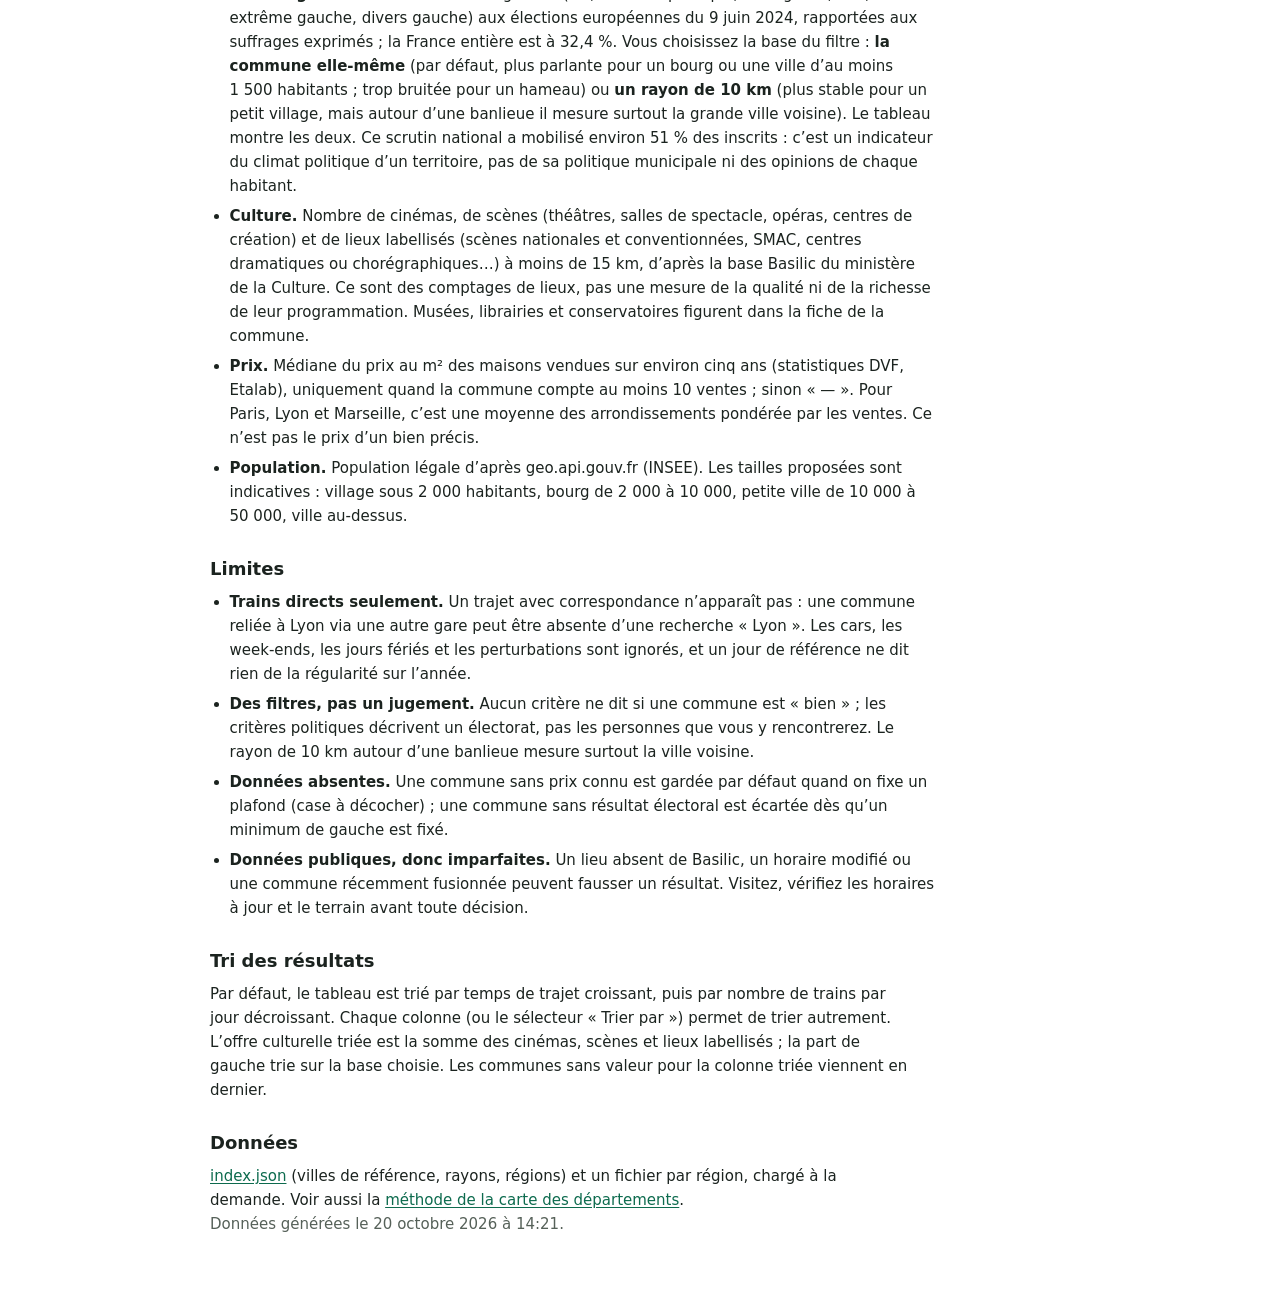
==== commit 8a07aaa0: "Page Recherche : chercher une commune, lire ses valeurs dans toutes les catégories, comparer - reche" ====
--- a/web/communes.html
+++ b/web/communes.html
@@ -8,6 +8,7 @@
   <meta name="description" content="Trouver des communes selon des critères pratiques : train direct vers une grande ville, climat politique, offre culturelle, population, prix. Des filtres réglables, pas un classement.">
   <link rel="icon" href="data:image/svg+xml,%3Csvg xmlns='http://www.w3.org/2000/svg' viewBox='0 0 16 16'%3E%3Crect width='16' height='16' rx='3' fill='%231b7a5a'/%3E%3Cpath d='M4 11l2-6 3 3 3-4v7z' fill='%23f2e6b1'/%3E%3C/svg%3E">
   <link rel="stylesheet" href="style.css">
+  <script type="module" src="js/header-search.js"></script>
   <script type="module" src="js/communes/main.js"></script>
 </head>
 <body>
@@ -21,12 +22,20 @@
     <header class="top">
       <h1>Carteplan</h1>
       <p class="tagline">Chercher une <strong>commune</strong> selon des critères pratiques : train, climat politique, culture, prix. Des filtres à régler, pas un classement.</p>
-      <nav class="top-nav" aria-label="Pages du site">
-        <a href="index.html">Départements</a>
-        <a href="communes.html" aria-current="page">Communes</a>
-        <a href="flux.html">Flux &amp; limites</a>
-        <a href="#methode" data-jump>Méthode &amp; limites</a>
-      </nav>
+      <div class="top-tools">
+        <nav class="top-nav" aria-label="Pages du site">
+          <a href="index.html">Départements</a>
+          <a href="communes.html" aria-current="page">Communes</a>
+          <a href="recherche.html">Recherche</a>
+          <a href="flux.html">Flux &amp; limites</a>
+          <a href="#methode" data-jump>Méthode &amp; limites</a>
+        </nav>
+        <form class="top-search" id="top-search" role="search" aria-label="Rechercher une commune" action="recherche.html" method="get">
+          <label class="sr-only" for="top-q">Rechercher une commune</label>
+          <input id="top-q" name="q" type="search" placeholder="Chercher une commune" autocomplete="off" spellcheck="false" enterkeyhint="search" maxlength="100">
+          <button type="submit" class="top-search-go" aria-label="Lancer la recherche"><svg viewBox="0 0 16 16" width="16" height="16" aria-hidden="true" focusable="false"><circle cx="6.5" cy="6.5" r="4.5" fill="none" stroke="currentColor" stroke-width="1.8"/><path d="M10 10l4.5 4.5" stroke="currentColor" stroke-width="1.8" stroke-linecap="round"/></svg></button>
+        </form>
+      </div>
     </header>
 
     <main class="com-app" id="app">
--- a/web/style.css
+++ b/web/style.css
@@ -10,6 +10,7 @@
   --muted: #566159;
   --line: #d3dad2;
   --accent: #0d6b4e;
+  --accent-ink: #ffffff;
   --accent-soft: #e1f0e8;
   --focus: #1456c4;
   --ring: #111111; /* contour de sélection */
@@ -53,6 +54,7 @@
     --muted: #a3b0a7;
     --line: #333e37;
     --accent: #4fc29c;
+    --accent-ink: #04130d;
     --accent-soft: #17332a;
     --focus: #8db3ff;
     --ring: #ffffff;
@@ -91,6 +93,7 @@
   --muted: #a3b0a7;
   --line: #333e37;
   --accent: #4fc29c;
+  --accent-ink: #04130d;
   --accent-soft: #17332a;
   --focus: #8db3ff;
   --ring: #ffffff;
@@ -142,13 +145,37 @@
 .tagline { color: var(--muted); font-size: 0.875rem; max-width: 72ch; }
 .tagline strong { color: var(--text); }
 .top-link { font-weight: 600; font-size: 0.875rem; white-space: nowrap; }
+.top-tools { display: flex; flex-wrap: wrap; align-items: center; justify-content: flex-end; gap: 4px 16px; min-width: 0; }
 .top-nav { display: flex; flex-wrap: wrap; justify-content: flex-end; gap: 2px 16px; font-weight: 600; font-size: 0.875rem; }
 .top-nav a { white-space: nowrap; }
 .top-nav a[aria-current="page"] { color: var(--text); text-decoration: none; border-bottom: 2px solid var(--accent); }
+
+/* champ de recherche de l'en-tête (toutes les pages) */
+.top-search { position: relative; display: flex; align-items: center; }
+.top-search input { width: 14.5rem; max-width: 100%; padding: 5px 30px 5px 12px; border: 1px solid var(--line); border-radius: 999px; background: var(--surface-2); font-size: 0.875rem; transition: width 0.15s; }
+.top-search input:focus { width: 17rem; background: var(--surface); }
+.top-search input::placeholder { color: var(--muted); }
+.top-search-go { position: absolute; right: 3px; display: grid; place-items: center; width: 26px; height: 26px; padding: 0; border: 0; border-radius: 50%; background: none; color: var(--muted); cursor: pointer; }
+.top-search-go:hover { color: var(--accent); }
+.top-search-toggle { display: none; place-items: center; width: 40px; height: 40px; padding: 0; border: 1px solid var(--line); border-radius: 10px; background: var(--surface-2); color: var(--text); cursor: pointer; }
+.top-search-toggle[aria-expanded="true"] { border-color: var(--accent); color: var(--accent); }
+/* écrans moyens : le slogan passe sous la ligne titre + navigation + recherche */
+@media (min-width: 720px) and (max-width: 1399px) {
+  .top { grid-template-columns: auto minmax(0, 1fr); }
+  .top-tools { grid-column: 2; grid-row: 1; }
+  .tagline { grid-column: 1 / -1; grid-row: 2; }
+}
 @media (max-width: 719px) {
-  .top { grid-template-columns: minmax(0, 1fr); }
-  .top-nav { grid-row: 2; justify-content: flex-start; }
-  .tagline { grid-row: 3; }
+  .top { grid-template-columns: minmax(0, 1fr) auto; align-items: center; }
+  .top h1 { grid-column: 1; grid-row: 1; }
+  .top-search-toggle { display: grid; grid-column: 2; grid-row: 1; }
+  .top-tools { grid-column: 1 / -1; grid-row: 2; flex-direction: column; align-items: stretch; gap: 8px; }
+  .top-tools .top-search { order: -1; }
+  .top-search input, .top-search input:focus { width: 100%; padding: 8px 34px 8px 14px; font-size: 1rem; }
+  .top-search-go { right: 5px; width: 30px; height: 30px; }
+  .top-search.collapsed { display: none; }
+  .top-nav { justify-content: flex-start; }
+  .tagline { grid-column: 1 / -1; grid-row: 3; }
 }
 
 .app { flex: 1; min-height: 0; display: grid; grid-template-columns: minmax(0, 1fr); gap: 16px; padding: 12px 16px 20px; }
@@ -528,6 +555,111 @@
 .ramp { height: 8px; border: 1px solid var(--line); border-radius: 4px; }
 .ramp-lbl { display: flex; justify-content: space-between; margin-top: 2px; color: var(--muted); font-size: 0.6875rem; font-variant-numeric: tabular-nums; }
 
+/* ---------- page Recherche ---------- */
+.rech-app { display: flex; flex-direction: column; gap: 16px; width: 100%; max-width: 1600px; margin: 0 auto; padding: 12px 16px 24px; }
+.rech-top { display: grid; grid-template-columns: minmax(0, 1fr); gap: 16px; align-items: start; }
+.rech-search { min-width: 0; padding: 14px; }
+.rech-h { margin-bottom: 8px; font-size: 1rem; }
+.rech-input { width: 100%; min-width: 0; padding: 10px 12px; border: 1px solid var(--line); border-radius: 10px; background: var(--surface); font-size: 1rem; }
+.rech-input:focus-visible { border-color: var(--focus); }
+.rech-help { margin-top: 6px; }
+.rech-help code { padding: 0 4px; border-radius: 4px; background: var(--surface-2); font-size: 0.9em; }
+.rech-filters { display: flex; flex-wrap: wrap; align-items: center; gap: 8px 14px; margin-top: 10px; }
+.rech-region { display: flex; align-items: center; gap: 8px; font-size: 0.875rem; font-weight: 600; }
+.rech-region select { flex: none; max-width: 14rem; }
+.rech-filters .pills { margin: 0; }
+.rech-count:empty { display: none; }
+.rech-count { margin: 10px 0 4px; font-size: 0.875rem; font-weight: 600; font-variant-numeric: tabular-nums; }
+.rech-empty { margin-top: 12px; display: grid; gap: 8px; }
+.rech-empty .pills { margin: 0; }
+.rech-none { padding: 10px 2px; }
+.rech-list { display: flex; flex-direction: column; gap: 2px; }
+.opt { display: grid; grid-template-columns: minmax(0, 1fr) auto; column-gap: 12px; padding: 8px 10px; border-radius: 8px; border-left: 3px solid transparent; cursor: pointer; }
+.opt:hover { background: var(--surface-2); }
+.opt[aria-selected="true"] { background: var(--accent-soft); outline: 2px solid var(--focus); outline-offset: -2px; }
+.opt[aria-current="true"] { border-left-color: var(--accent); }
+.opt-name { min-width: 0; font-weight: 700; overflow-wrap: anywhere; }
+.opt-pop { align-self: baseline; color: var(--muted); font-size: 0.8125rem; font-variant-numeric: tabular-nums; white-space: nowrap; }
+.opt-where { grid-column: 1 / -1; color: var(--muted); font-size: 0.8125rem; }
+.rech-more { margin-top: 8px; text-align: center; }
+.rech-more .btn { max-width: 100%; white-space: normal; }
+
+.rech-ph { padding: 16px; }
+.rech-ph h2 { margin-bottom: 6px; font-size: 1.0625rem; }
+.rech-ph ul { margin: 6px 0; padding-left: 1.2em; }
+.rech-ph li { margin: 3px 0; }
+.rech-fiche-zone { min-width: 0; }
+.rech-fiche-zone:focus { outline: none; }
+.rech-fiche { min-width: 0; }
+.rech-actions { display: flex; flex-wrap: wrap; align-items: center; gap: 8px; margin: 2px 0 6px; }
+.rech-actions a.btn { text-decoration: none; color: var(--text); }
+.btn.primary { background: var(--accent); border-color: var(--accent); color: var(--accent-ink); }
+.btn.primary:hover:not(:disabled) { filter: brightness(1.08); }
+.rech-back { font-size: 0.8125rem; }
+.rech-back a { display: none; }
+.rech-sec { margin-top: 16px; }
+.rech-sec > h3 { display: flex; flex-wrap: wrap; align-items: baseline; gap: 2px 4px; margin-bottom: 6px; padding-bottom: 4px; border-bottom: 1px solid var(--line); font-size: 0.9375rem; }
+.rech-sec > h3 .badge { margin-left: 4px; font-weight: 600; }
+.rech-sec p + p, .rech-sec dl + p, .rech-sec ul + p, .rech-sec .rech-share + p { margin-top: 6px; }
+.rech-sub { margin-top: 10px; font-size: 0.8125rem; font-weight: 700; }
+.rech-sec .ind-meta { margin-top: 6px; }
+.rech-sec .links li > span:first-child { min-width: 0; overflow-wrap: anywhere; }
+/* bloc département : cadre et fond propres, pour qu'on ne le prenne pas pour une valeur de la commune */
+.rech-dep { padding: 4px 12px 12px; border: 1px solid var(--line); border-radius: 10px; background: var(--surface-2); }
+.rech-dep > h3 { margin-top: 8px; }
+.rech-dep .bar { background: var(--surface); }
+.rech-dep .ind-meta { overflow-wrap: anywhere; }
+.rech-theme { margin-top: 12px; padding-bottom: 3px; border-bottom: 1px solid var(--line); font-size: 0.8125rem; color: var(--muted); text-transform: uppercase; letter-spacing: 0.03em; }
+.rech-dep .theme-block + .theme-block { margin-top: 2px; }
+.badge.scope-departement { background: var(--accent-soft); color: var(--accent); border-color: var(--accent); }
+/* part de gauche : barre neutre, sans couleur de « bon » ou de « mauvais » ; le trait marque la référence nationale */
+.rech-share { margin-bottom: 8px; }
+.bar.share { position: relative; overflow: visible; }
+.bar.share i { background: var(--muted); border-radius: 3px 0 0 3px; }
+.bar.share b { position: absolute; top: -3px; bottom: -3px; width: 2px; margin-left: -1px; background: var(--text); }
+
+/* comparaison */
+.rech-compare { min-width: 0; padding: 14px 0 12px; }
+.rech-compare:focus { outline: none; }
+.rech-cmp-head { display: flex; flex-wrap: wrap; align-items: baseline; gap: 4px 12px; padding: 0 14px 10px; }
+.rech-cmp-head h2 { font-size: 1.125rem; }
+.rech-cmp-head .btn { margin-left: auto; }
+.cmp-wrap { overflow-x: auto; border-top: 1px solid var(--line); border-bottom: 1px solid var(--line); }
+.cmp-table { width: 100%; border-collapse: separate; border-spacing: 0; font-size: 0.8125rem; }
+.cmp-table th, .cmp-table td { padding: 6px 10px; border-bottom: 1px solid var(--line); text-align: left; vertical-align: top; }
+.cmp-table thead th { background: var(--surface); }
+.cmp-table .cmp-col { min-width: 11rem; }
+.cmp-corner, .cmp-table tbody th[scope="row"] { position: sticky; left: 0; z-index: 1; width: 10rem; min-width: 10rem; max-width: 10rem; background: var(--surface); border-right: 1px solid var(--line); font-weight: 500; }
+.cmp-table tbody th[scope="row"] { overflow-wrap: anywhere; }
+.cmp-name { display: flex; align-items: flex-start; justify-content: space-between; gap: 6px; }
+.cmp-name .link { font-size: 0.9375rem; font-weight: 700; color: var(--accent); }
+.icon-btn.tiny { width: 24px; height: 24px; font-size: 1rem; border-radius: 6px; }
+.cmp-table .sub { display: block; color: var(--muted); font-size: 0.75rem; font-weight: 400; }
+.cmp-table .cv { font-weight: 700; font-variant-numeric: tabular-nums; }
+.cmp-table td.na { color: var(--muted); }
+.cmp-group th { padding: 0; background: var(--surface-2); border-bottom: 1px solid var(--line); font-size: 0.8125rem; text-align: left; }
+.cmp-group th span { position: sticky; left: 0; display: inline-block; max-width: min(46rem, calc(100vw - 4.5rem)); padding: 6px 10px; }
+.cmp-group small { color: var(--muted); font-weight: 400; }
+.cmp-sub th { padding: 0; border-bottom: 1px solid var(--line); background: var(--surface); color: var(--muted); font-size: 0.75rem; font-weight: 700; text-transform: uppercase; letter-spacing: 0.03em; }
+.cmp-sub th span { position: sticky; left: 0; display: inline-block; max-width: min(46rem, calc(100vw - 4.5rem)); padding: 6px 10px; }
+.cmp-foot { padding: 8px 14px 0; }
+
+@media (max-width: 959px) {
+  .rech-back a { display: inline; }
+  .cmp-corner, .cmp-table tbody th[scope="row"] { width: 7.5rem; min-width: 7.5rem; max-width: 7.5rem; }
+  .cmp-table .cmp-col { min-width: 9.5rem; }
+}
+@media (min-width: 960px) {
+  .rech-shell { height: auto; min-height: 0; }
+  .rech-top { grid-template-columns: minmax(340px, 2fr) minmax(0, 3fr); }
+  /* colonnes collées : la recherche et la fiche défilent chacune dans leur colonne */
+  .rech-search { position: sticky; top: 12px; display: flex; flex-direction: column; max-height: calc(100vh - 24px); max-height: calc(100dvh - 24px); }
+  #rech-body { display: flex; flex-direction: column; min-height: 0; flex: 1; }
+  .rech-list { min-height: 0; overflow-y: auto; scrollbar-gutter: stable; }
+  .rech-fiche-zone { position: sticky; top: 12px; max-height: calc(100vh - 24px); max-height: calc(100dvh - 24px); overflow-y: auto; scrollbar-gutter: stable; }
+}
+@media (min-width: 1500px) { .rech-top { grid-template-columns: minmax(380px, 2fr) minmax(0, 3fr); } }
+
 @media (prefers-reduced-motion: reduce) {
   *, *::before, *::after { animation: none !important; transition: none !important; scroll-behavior: auto !important; }
 }
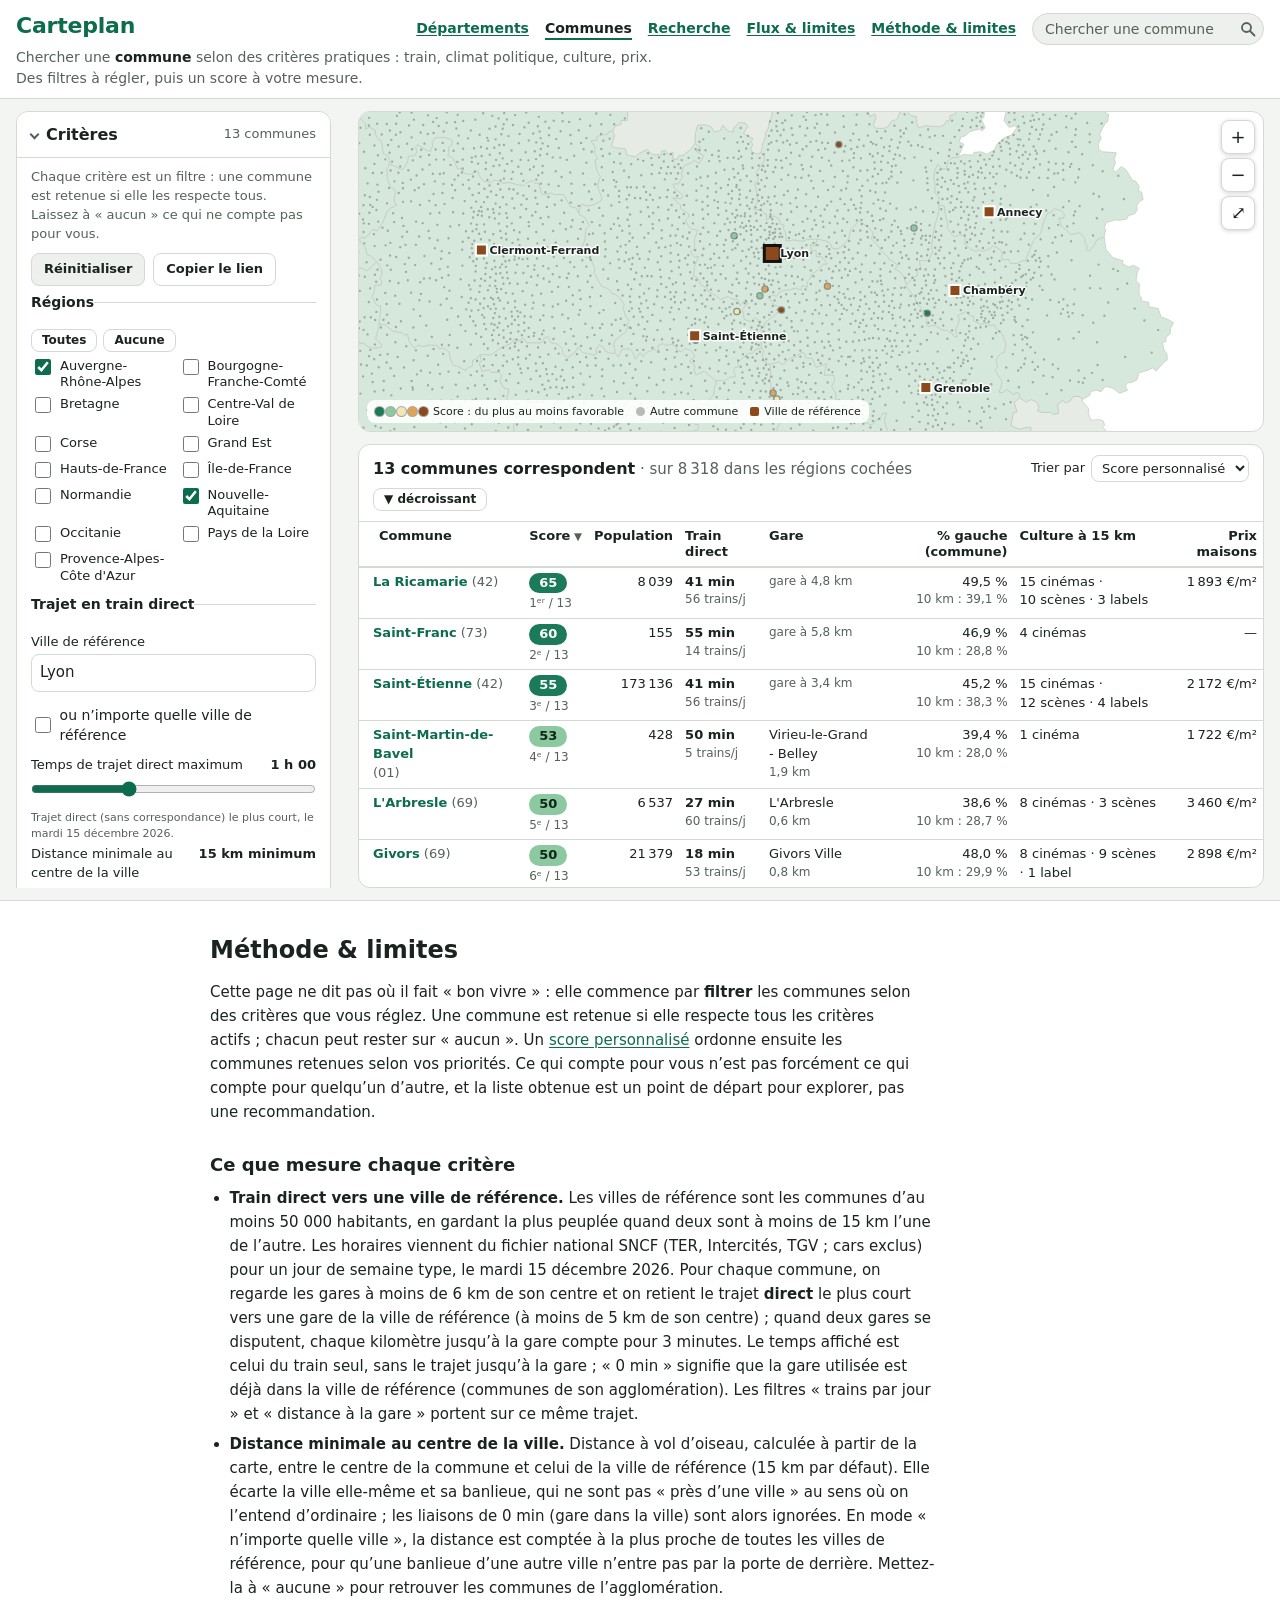
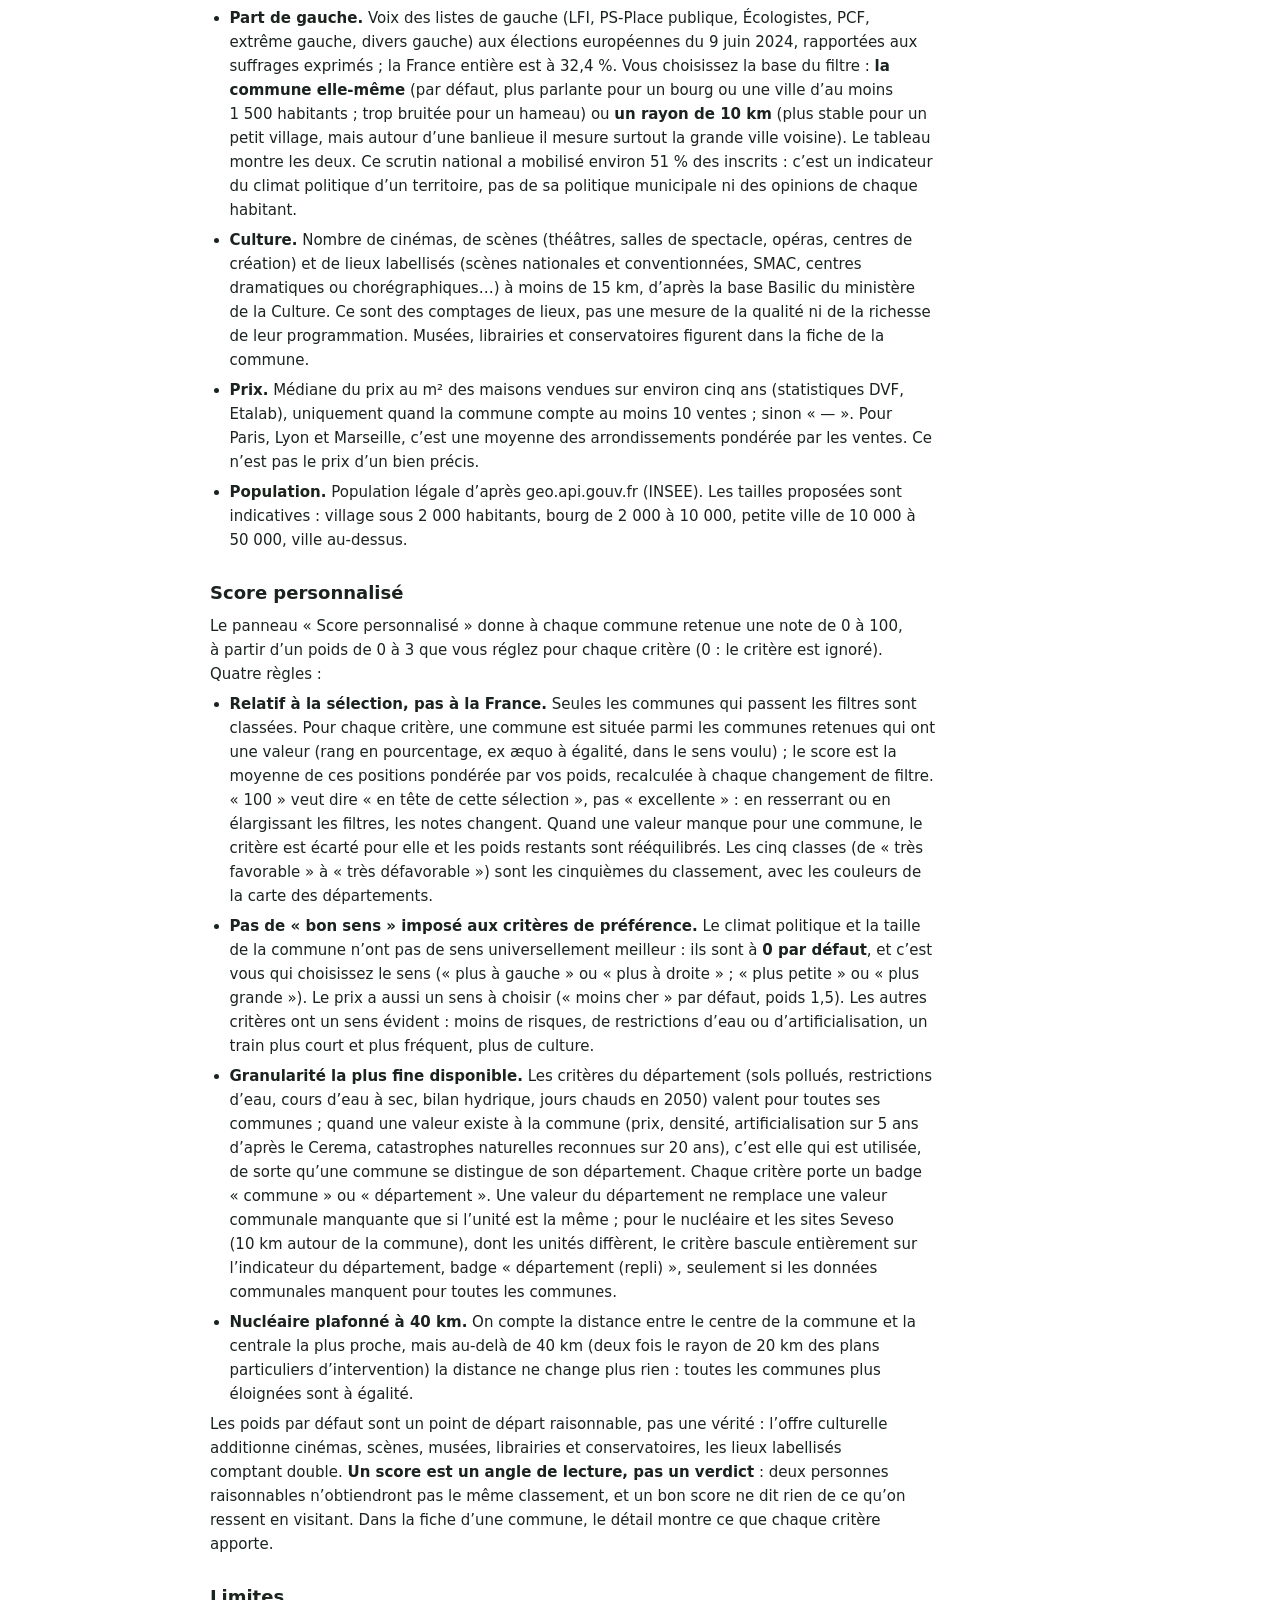
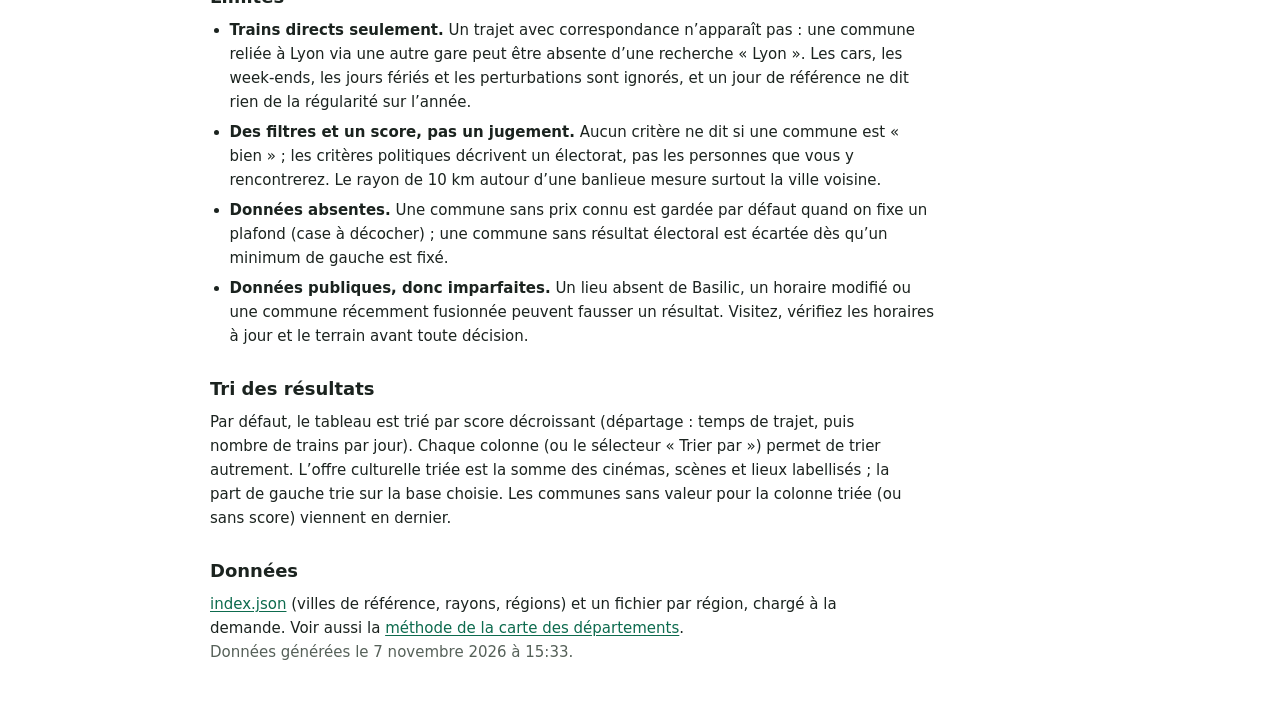
==== commit cdf7e098: "Score personnalisé des communes : relatif à la sélection, maille la plus fine Classement des commune" ====
--- a/web/communes.html
+++ b/web/communes.html
@@ -5,7 +5,7 @@
   <meta name="viewport" content="width=device-width, initial-scale=1">
   <meta name="color-scheme" content="light dark">
   <title>Carteplan — chercher une commune</title>
-  <meta name="description" content="Trouver des communes selon des critères pratiques : train direct vers une grande ville, climat politique, offre culturelle, population, prix. Des filtres réglables, pas un classement.">
+  <meta name="description" content="Trouver des communes selon des critères pratiques : train direct vers une grande ville, climat politique, offre culturelle, population, prix. Des filtres réglables, puis un score à votre mesure.">
   <link rel="icon" href="data:image/svg+xml,%3Csvg xmlns='http://www.w3.org/2000/svg' viewBox='0 0 16 16'%3E%3Crect width='16' height='16' rx='3' fill='%231b7a5a'/%3E%3Cpath d='M4 11l2-6 3 3 3-4v7z' fill='%23f2e6b1'/%3E%3C/svg%3E">
   <link rel="stylesheet" href="style.css">
   <script type="module" src="js/header-search.js"></script>
@@ -14,6 +14,7 @@
 <body>
   <nav class="skip" aria-label="Accès rapide">
     <a href="#filters-title" data-jump>Critères de recherche</a>
+    <a href="#score-title" data-jump>Score personnalisé</a>
     <a href="#results-title" data-jump>Résultats (tableau)</a>
     <a href="#methode" data-jump>Méthode et limites</a>
   </nav>
@@ -21,7 +22,7 @@
   <div class="shell">
     <header class="top">
       <h1>Carteplan</h1>
-      <p class="tagline">Chercher une <strong>commune</strong> selon des critères pratiques : train, climat politique, culture, prix. Des filtres à régler, pas un classement.</p>
+      <p class="tagline">Chercher une <strong>commune</strong> selon des critères pratiques : train, climat politique, culture, prix. Des filtres à régler, puis un score à votre mesure.</p>
       <div class="top-tools">
         <nav class="top-nav" aria-label="Pages du site">
           <a href="index.html">Départements</a>
@@ -39,11 +40,19 @@
     </header>
 
     <main class="com-app" id="app">
+      <div class="com-side">
       <details class="card panel com-filters" id="filters-panel" open>
         <summary><h2 id="filters-title" tabindex="-1">Critères</h2><span id="sum-count" class="sum-count" aria-hidden="true"></span></summary>
         <form id="filters" class="panel-body" autocomplete="off" onsubmit="return false"><p class="muted">Chargement des critères…</p></form>
         <p class="panel-body jump-results"><a class="btn" href="#map-title" data-jump>Voir la carte et les résultats ↓</a></p>
       </details>
+
+      <details class="card panel com-score" id="score-panel">
+        <summary><h2 id="score-title" tabindex="-1">Score personnalisé</h2><span id="score-count" class="sum-count" aria-hidden="true"></span></summary>
+        <div id="score" class="panel-body"></div>
+        <p class="panel-body jump-results"><a class="btn" href="#map-title" data-jump>Voir la carte et les résultats ↓</a></p>
+      </details>
+      </div>
 
       <div class="com-main">
         <section aria-labelledby="map-title">
@@ -68,7 +77,7 @@
   <section id="methode" class="method" tabindex="-1" aria-labelledby="methode-title">
     <div class="method-inner">
       <h2 id="methode-title">Méthode &amp; limites</h2>
-      <p>Cette page ne classe pas les communes et ne dit pas où il fait « bon vivre » : elle les <strong>filtre</strong> selon des critères que vous réglez. Une commune est retenue si elle respecte tous les critères actifs ; chacun peut rester sur « aucun ». Ce qui compte pour vous n’est pas forcément ce qui compte pour quelqu’un d’autre, et la liste obtenue est un point de départ pour explorer, pas une recommandation.</p>
+      <p>Cette page ne dit pas où il fait « bon vivre » : elle commence par <strong>filtrer</strong> les communes selon des critères que vous réglez. Une commune est retenue si elle respecte tous les critères actifs ; chacun peut rester sur « aucun ». Un <a href="#score-methode" data-jump>score personnalisé</a> ordonne ensuite les communes retenues selon vos priorités. Ce qui compte pour vous n’est pas forcément ce qui compte pour quelqu’un d’autre, et la liste obtenue est un point de départ pour explorer, pas une recommandation.</p>
 
       <h3>Ce que mesure chaque critère</h3>
       <ul>
@@ -80,16 +89,26 @@
         <li><strong>Population.</strong> Population légale d’après geo.api.gouv.fr (INSEE). Les tailles proposées sont indicatives : village sous 2&nbsp;000 habitants, bourg de 2&nbsp;000 à 10&nbsp;000, petite ville de 10&nbsp;000 à 50&nbsp;000, ville au-dessus.</li>
       </ul>
 
+      <h3 id="score-methode" tabindex="-1">Score personnalisé</h3>
+      <p>Le panneau « Score personnalisé » donne à chaque commune retenue une note de 0 à 100, à partir d’un poids de 0 à 3 que vous réglez pour chaque critère (0 : le critère est ignoré). Quatre règles :</p>
+      <ul>
+        <li><strong>Relatif à la sélection, pas à la France.</strong> Seules les communes qui passent les filtres sont classées. Pour chaque critère, une commune est située parmi les communes retenues qui ont une valeur (rang en pourcentage, ex æquo à égalité, dans le sens voulu) ; le score est la moyenne de ces positions pondérée par vos poids, recalculée à chaque changement de filtre. « 100 » veut dire « en tête de cette sélection », pas « excellente » : en resserrant ou en élargissant les filtres, les notes changent. Quand une valeur manque pour une commune, le critère est écarté pour elle et les poids restants sont rééquilibrés. Les cinq classes (de « très favorable » à « très défavorable ») sont les cinquièmes du classement, avec les couleurs de la carte des départements.</li>
+        <li><strong>Pas de « bon sens » imposé aux critères de préférence.</strong> Le climat politique et la taille de la commune n’ont pas de sens universellement meilleur : ils sont à <strong>0 par défaut</strong>, et c’est vous qui choisissez le sens (« plus à gauche » ou « plus à droite » ; « plus petite » ou « plus grande »). Le prix a aussi un sens à choisir (« moins cher » par défaut, poids 1,5). Les autres critères ont un sens évident : moins de risques, de restrictions d’eau ou d’artificialisation, un train plus court et plus fréquent, plus de culture.</li>
+        <li><strong>Granularité la plus fine disponible.</strong> Les critères du département (sols pollués, restrictions d’eau, cours d’eau à sec, bilan hydrique, jours chauds en 2050) valent pour toutes ses communes ; quand une valeur existe à la commune (prix, densité, artificialisation sur 5 ans d’après le Cerema, catastrophes naturelles reconnues sur 20 ans), c’est elle qui est utilisée, de sorte qu’une commune se distingue de son département. Chaque critère porte un badge « commune » ou « département ». Une valeur du département ne remplace une valeur communale manquante que si l’unité est la même ; pour le nucléaire et les sites Seveso (<span data-radius="seveso">10</span>&nbsp;km autour de la commune), dont les unités diffèrent, le critère bascule entièrement sur l’indicateur du département, badge « département (repli) », seulement si les données communales manquent pour toutes les communes.</li>
+        <li><strong>Nucléaire plafonné à 40&nbsp;km.</strong> On compte la distance entre le centre de la commune et la centrale la plus proche, mais au-delà de 40&nbsp;km (deux fois le rayon de 20&nbsp;km des plans particuliers d’intervention) la distance ne change plus rien : toutes les communes plus éloignées sont à égalité.</li>
+      </ul>
+      <p>Les poids par défaut sont un point de départ raisonnable, pas une vérité : l’offre culturelle additionne cinémas, scènes, musées, librairies et conservatoires, les lieux labellisés comptant double. <strong>Un score est un angle de lecture, pas un verdict</strong> : deux personnes raisonnables n’obtiendront pas le même classement, et un bon score ne dit rien de ce qu’on ressent en visitant. Dans la fiche d’une commune, le détail montre ce que chaque critère apporte.</p>
+
       <h3>Limites</h3>
       <ul>
         <li><strong>Trains directs seulement.</strong> Un trajet avec correspondance n’apparaît pas : une commune reliée à Lyon via une autre gare peut être absente d’une recherche « Lyon ». Les cars, les week-ends, les jours fériés et les perturbations sont ignorés, et un jour de référence ne dit rien de la régularité sur l’année.</li>
-        <li><strong>Des filtres, pas un jugement.</strong> Aucun critère ne dit si une commune est « bien » ; les critères politiques décrivent un électorat, pas les personnes que vous y rencontrerez. Le rayon de 10&nbsp;km autour d’une banlieue mesure surtout la ville voisine.</li>
+        <li><strong>Des filtres et un score, pas un jugement.</strong> Aucun critère ne dit si une commune est « bien » ; les critères politiques décrivent un électorat, pas les personnes que vous y rencontrerez. Le rayon de 10&nbsp;km autour d’une banlieue mesure surtout la ville voisine.</li>
         <li><strong>Données absentes.</strong> Une commune sans prix connu est gardée par défaut quand on fixe un plafond (case à décocher) ; une commune sans résultat électoral est écartée dès qu’un minimum de gauche est fixé.</li>
         <li><strong>Données publiques, donc imparfaites.</strong> Un lieu absent de Basilic, un horaire modifié ou une commune récemment fusionnée peuvent fausser un résultat. Visitez, vérifiez les horaires à jour et le terrain avant toute décision.</li>
       </ul>
 
       <h3>Tri des résultats</h3>
-      <p>Par défaut, le tableau est trié par temps de trajet croissant, puis par nombre de trains par jour décroissant. Chaque colonne (ou le sélecteur « Trier par ») permet de trier autrement. L’offre culturelle triée est la somme des cinémas, scènes et lieux labellisés ; la part de gauche trie sur la base choisie. Les communes sans valeur pour la colonne triée viennent en dernier.</p>
+      <p>Par défaut, le tableau est trié par score décroissant (départage : temps de trajet, puis nombre de trains par jour). Chaque colonne (ou le sélecteur « Trier par ») permet de trier autrement. L’offre culturelle triée est la somme des cinémas, scènes et lieux labellisés ; la part de gauche trie sur la base choisie. Les communes sans valeur pour la colonne triée (ou sans score) viennent en dernier.</p>
 
       <h3>Données</h3>
       <p>
--- a/web/style.css
+++ b/web/style.css
@@ -358,12 +358,13 @@
 .com-main { display: flex; flex-direction: column; gap: 12px; min-width: 0; min-height: 0; }
 .com-main > section:first-child { display: flex; flex-direction: column; gap: 8px; min-height: 0; }
 
-/* panneau des critères : le décompte reste visible en haut, même panneau défilé (mobile) ou replié */
-.com-filters { min-width: 0; }
-.com-filters > summary { position: sticky; top: 0; z-index: 3; background: var(--surface); border-radius: 12px; }
-.com-filters[open] > summary { border-bottom: 1px solid var(--line); border-radius: 12px 12px 0 0; }
+/* colonne de gauche : critères puis score ; le décompte reste visible en haut, même panneau défilé (mobile) ou replié */
+.com-side { display: flex; flex-direction: column; gap: 12px; min-width: 0; }
+.com-side > details { flex: none; min-width: 0; }
+.com-filters > summary, .com-score > summary { position: sticky; top: 0; z-index: 3; background: var(--surface); border-radius: 12px; }
+.com-filters[open] > summary, .com-score[open] > summary { border-bottom: 1px solid var(--line); border-radius: 12px 12px 0 0; }
 .sum-count { margin-left: auto; color: var(--muted); font-size: 0.8125rem; font-variant-numeric: tabular-nums; }
-.com-filters .panel-body { padding-top: 10px; }
+.com-filters .panel-body, .com-score .panel-body { padding-top: 10px; }
 .jump-results { display: none; text-align: center; }
 .jump-results .btn { display: inline-block; text-decoration: none; color: var(--text); }
 @media (max-width: 959px) { .jump-results { display: block; } }
@@ -394,10 +395,13 @@
 .cmap > * { pointer-events: none; }
 .cmap-base path { fill: var(--base-fill); stroke: var(--base-line); stroke-width: 0.7; vector-effect: non-scaling-stroke; }
 .cmap-base path.on { fill: var(--base-on); }
-.cmap-all, .cmap-hit, .cmap-hover, .cmap-sel-a, .cmap-sel-b, .cmap-sel-c { fill: none; vector-effect: non-scaling-stroke; stroke-linecap: round; }
+.cmap-all, .cmap-hit, .cmap-halo, .cmap-c, .cmap-hover, .cmap-sel-a, .cmap-sel-b, .cmap-sel-c { fill: none; vector-effect: non-scaling-stroke; stroke-linecap: round; }
 .cmap-hub-halo, .cmap-hub, .cmap-hubsel-a, .cmap-hubsel-b { fill: none; vector-effect: non-scaling-stroke; stroke-linecap: square; }
 .cmap-all { stroke: var(--dot-faint); stroke-width: 2.4; }
 .cmap-hit { stroke: var(--accent); stroke-width: 5; }
+.cmap-halo { stroke: var(--ring); stroke-width: 7.5; opacity: 0.4; }
+.cmap-c { stroke-width: 5; }
+.cmap-c1 { stroke: var(--c1); } .cmap-c2 { stroke: var(--c2); } .cmap-c3 { stroke: var(--c3); } .cmap-c4 { stroke: var(--c4); } .cmap-c5 { stroke: var(--c5); }
 .cmap-hub-halo { stroke: var(--halo); stroke-width: 13; }
 .cmap-hub { stroke: var(--hub); stroke-width: 9; }
 .cmap-hubsel-a { stroke: var(--ring); stroke-width: 19; }
@@ -415,6 +419,9 @@
 .lg { display: inline-block; width: 9px; height: 9px; margin-right: 5px; border-radius: 50%; vertical-align: -1px; }
 .lg-hit { background: var(--accent); }
 .lg-all { background: var(--dot-faint); }
+.lg-c1, .lg-c2, .lg-c3, .lg-c4, .lg-c5 { margin-right: 2px; box-shadow: 0 0 0 1px rgba(0, 0, 0, 0.35); }
+.lg-c5 { margin-right: 5px; }
+.lg-c1 { background: var(--c1); } .lg-c2 { background: var(--c2); } .lg-c3 { background: var(--c3); } .lg-c4 { background: var(--c4); } .lg-c5 { background: var(--c5); }
 .lg-hub { background: var(--hub); border-radius: 2px; }
 
 /* résultats : la largeur du conteneur (et non celle de la fenêtre) décide des colonnes affichées */
@@ -432,6 +439,9 @@
 .res-table thead th { position: sticky; top: 0; z-index: 1; background: var(--surface); }
 .res-table th button { white-space: normal; line-height: 1.2; }
 .res-table td:first-child, .res-table th:first-child { padding-left: 14px; }
+.res-table .c-score { white-space: nowrap; }
+.sc-chip { padding: 1px 10px; font-size: 0.8125rem; font-variant-numeric: tabular-nums; }
+.res-table .c-score .sub { margin-top: 2px; }
 .res-table .link { font-weight: 600; color: var(--accent); }
 .res-table .dep { color: var(--muted); }
 .res-table .sub, .res-table .narrow-only { display: block; color: var(--muted); font-size: 0.75rem; }
@@ -448,6 +458,19 @@
 .com-detail section h3 { margin-bottom: 6px; padding-bottom: 4px; border-bottom: 1px solid var(--line); font-size: 0.875rem; }
 .com-detail p + p, .com-detail ul + p, .com-detail dl + p { margin-top: 6px; }
 .badge.match { margin: 0; }
+.sc-row .wlabel { display: flex; flex-wrap: wrap; align-items: baseline; gap: 2px 6px; }
+.sc-row .pills { grid-column: 1 / -1; margin: 2px 0 4px; }
+.sc-row input:disabled { opacity: 0.5; cursor: default; }
+.badge.gran { margin-left: 0; padding: 0 6px; font-weight: 600; }
+.sc-detail .table-wrap { margin: 8px -6px 0; }
+.sc-table { font-size: 0.75rem; }
+.sc-table th { padding: 4px 4px; font-weight: 700; }
+.sc-table td { padding: 4px; vertical-align: top; }
+.sc-table tbody tr { cursor: default; }
+.sc-table tbody tr:hover { background: none; }
+.sc-table .sub { display: block; color: var(--muted); font-size: 0.6875rem; font-weight: 400; }
+.sc-table tr.skip { color: var(--muted); }
+.sc-table td:first-child { max-width: 11em; }
 .kv { display: grid; grid-template-columns: minmax(0, 1fr) auto; gap: 4px 12px; margin: 0; font-size: 0.875rem; }
 .kv dt { color: var(--muted); }
 .kv dd { font-weight: 700; text-align: right; font-variant-numeric: tabular-nums; }
@@ -462,8 +485,7 @@
 
 @media (min-width: 960px) {
   .com-app { grid-template-columns: 330px minmax(0, 1fr); grid-template-rows: minmax(0, 1fr); align-items: stretch; padding-bottom: 12px; }
-  .com-filters { min-height: 0; overflow-y: auto; scrollbar-gutter: stable; }
-  .com-filters:not([open]) { align-self: start; }
+  .com-side { min-height: 0; overflow-y: auto; scrollbar-gutter: stable; }
   .com-main > section:first-child { flex: 1 1 42%; }
   .map-box { flex: 1; aspect-ratio: auto; min-height: 200px; }
   .results { flex: 1 1 58%; min-height: 0; display: flex; flex-direction: column; }
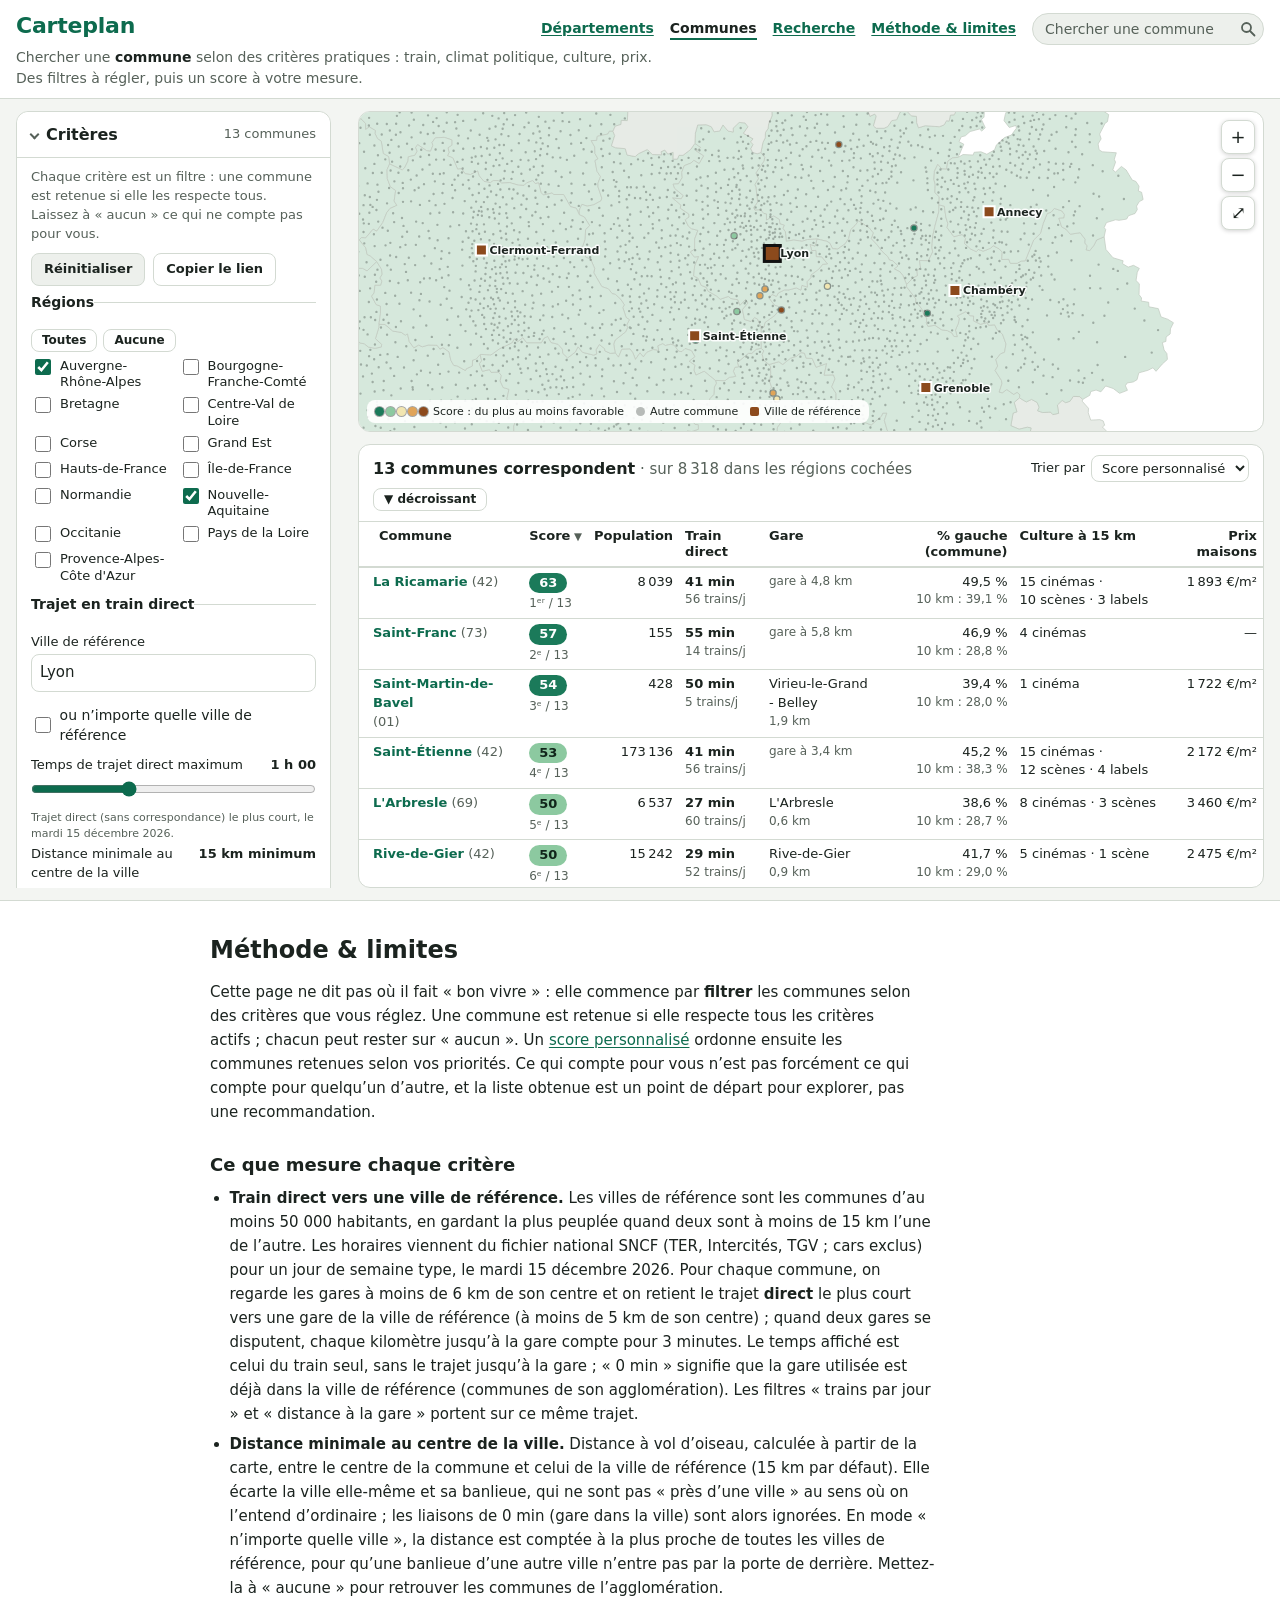
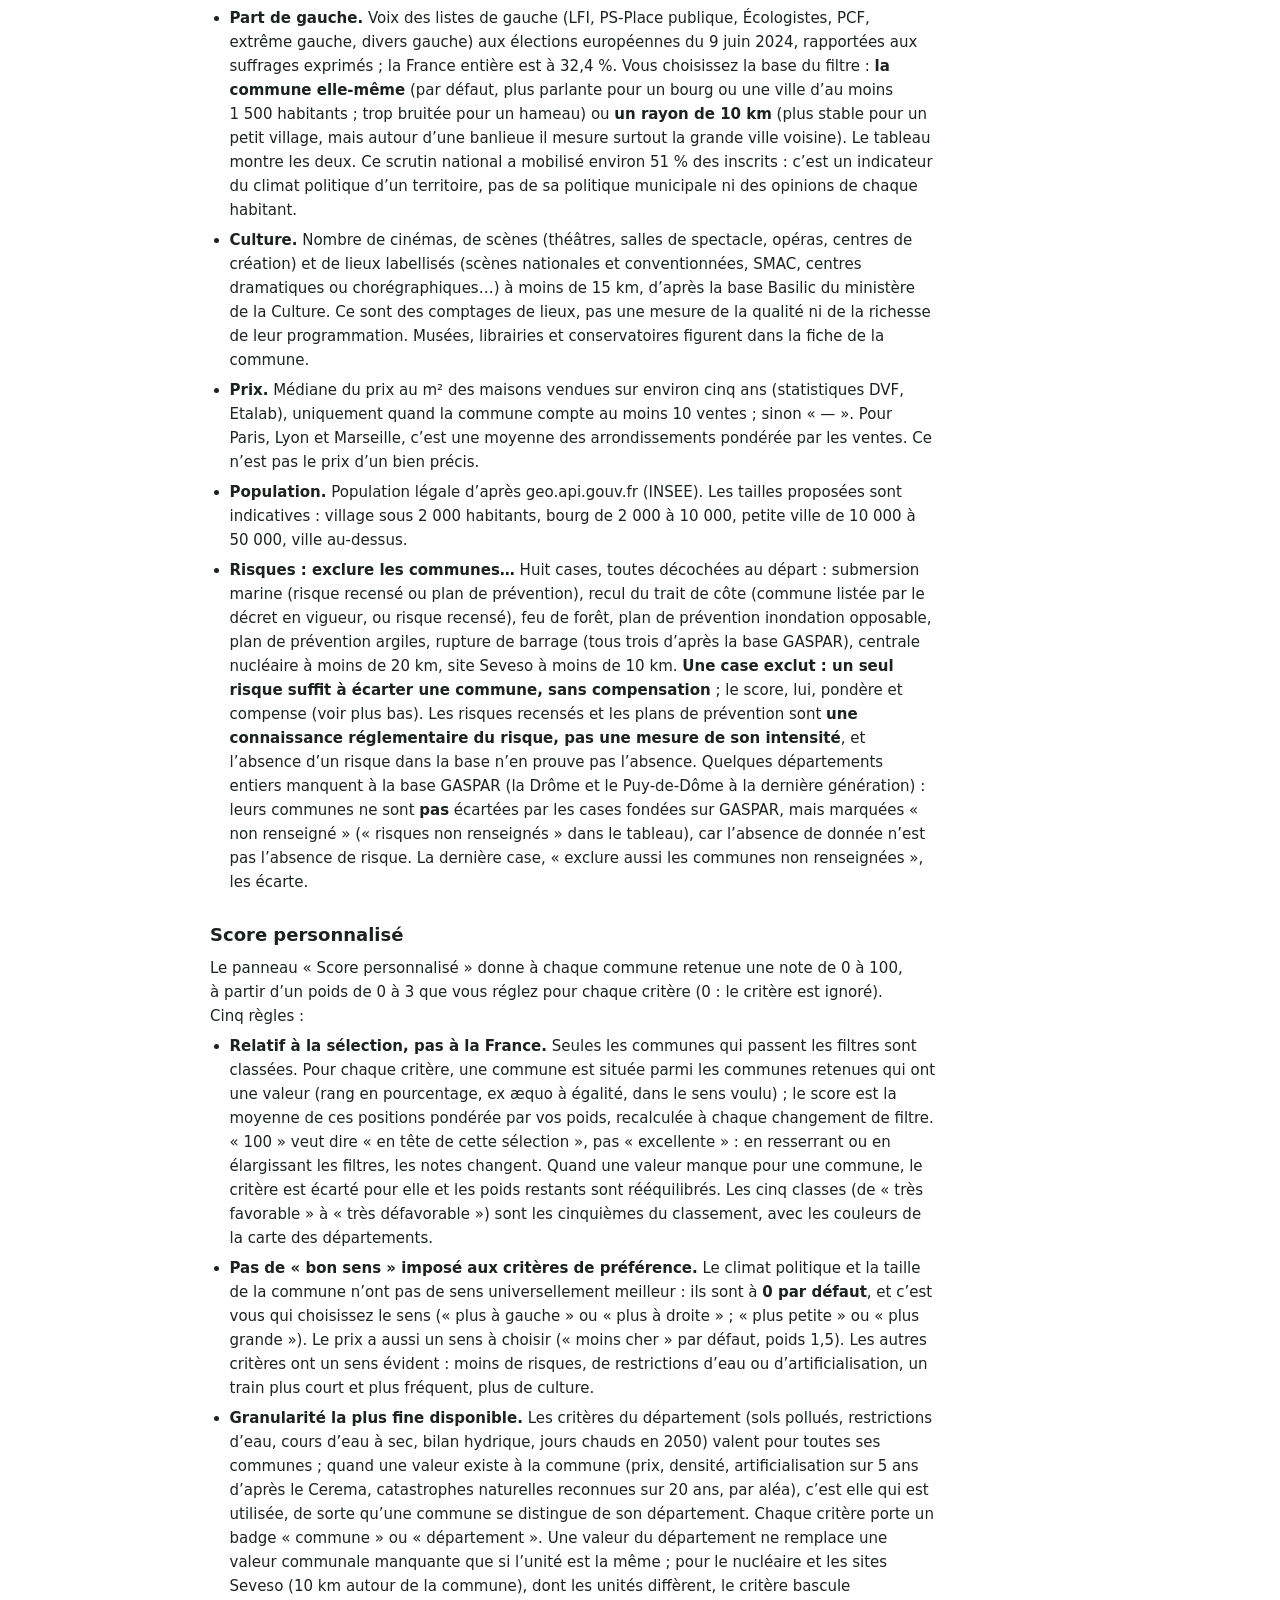
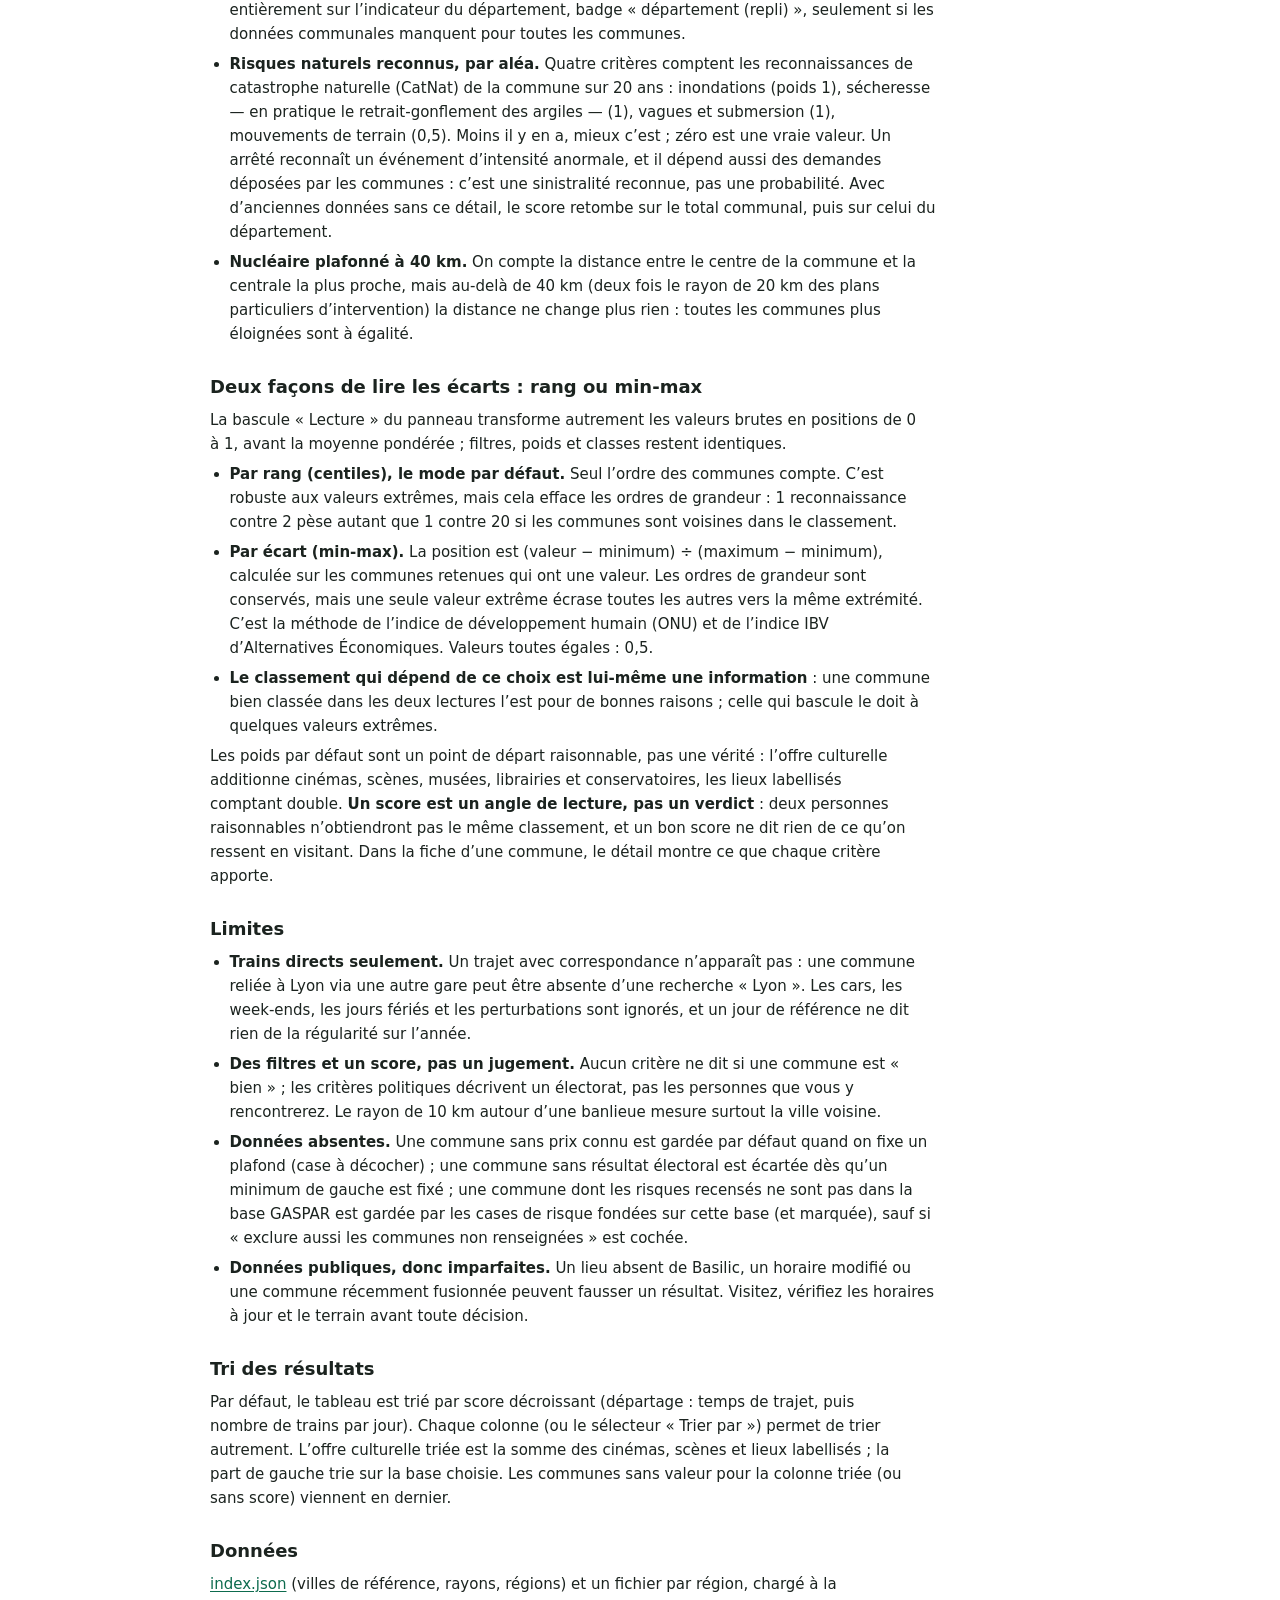
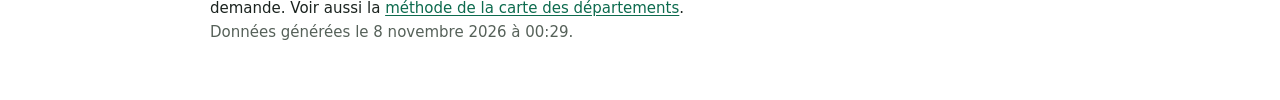
==== commit 6ecf53a5: "Étape 1 (interface) — version de travail (sous-agent en cours) Co-Authored-By: Claude Opus 5.5 <nore" ====
--- a/web/communes.html
+++ b/web/communes.html
@@ -28,7 +28,6 @@
           <a href="index.html">Départements</a>
           <a href="communes.html" aria-current="page">Communes</a>
           <a href="recherche.html">Recherche</a>
-          <a href="flux.html">Flux &amp; limites</a>
           <a href="#methode" data-jump>Méthode &amp; limites</a>
         </nav>
         <form class="top-search" id="top-search" role="search" aria-label="Rechercher une commune" action="recherche.html" method="get">
@@ -87,15 +86,24 @@
         <li><strong>Culture.</strong> Nombre de cinémas, de scènes (théâtres, salles de spectacle, opéras, centres de création) et de lieux labellisés (scènes nationales et conventionnées, SMAC, centres dramatiques ou chorégraphiques…) à moins de <span data-radius="culture">15</span>&nbsp;km, d’après la base Basilic du ministère de la Culture. Ce sont des comptages de lieux, pas une mesure de la qualité ni de la richesse de leur programmation. Musées, librairies et conservatoires figurent dans la fiche de la commune.</li>
         <li><strong>Prix.</strong> Médiane du prix au m² des maisons vendues sur environ cinq ans (statistiques DVF, Etalab), uniquement quand la commune compte au moins 10 ventes ; sinon « — ». Pour Paris, Lyon et Marseille, c’est une moyenne des arrondissements pondérée par les ventes. Ce n’est pas le prix d’un bien précis.</li>
         <li><strong>Population.</strong> Population légale d’après geo.api.gouv.fr (INSEE). Les tailles proposées sont indicatives : village sous 2&nbsp;000 habitants, bourg de 2&nbsp;000 à 10&nbsp;000, petite ville de 10&nbsp;000 à 50&nbsp;000, ville au-dessus.</li>
+        <li><strong>Risques : exclure les communes…</strong> Huit cases, toutes décochées au départ : submersion marine (risque recensé ou plan de prévention), recul du trait de côte (commune listée par le décret en vigueur, ou risque recensé), feu de forêt, plan de prévention inondation opposable, plan de prévention argiles, rupture de barrage (tous trois d’après la base GASPAR), centrale nucléaire à moins de 20&nbsp;km, site Seveso à moins de <span data-radius="seveso">10</span>&nbsp;km. <strong>Une case exclut : un seul risque suffit à écarter une commune, sans compensation</strong> ; le score, lui, pondère et compense (voir plus bas). Les risques recensés et les plans de prévention sont <strong>une connaissance réglementaire du risque, pas une mesure de son intensité</strong>, et l’absence d’un risque dans la base n’en prouve pas l’absence. Quelques départements entiers manquent à la base GASPAR (la Drôme et le Puy-de-Dôme à la dernière génération) : leurs communes ne sont <strong>pas</strong> écartées par les cases fondées sur GASPAR, mais marquées « non renseigné » (« risques non renseignés » dans le tableau), car l’absence de donnée n’est pas l’absence de risque. La dernière case, « exclure aussi les communes non renseignées », les écarte.</li>
       </ul>
 
       <h3 id="score-methode" tabindex="-1">Score personnalisé</h3>
-      <p>Le panneau « Score personnalisé » donne à chaque commune retenue une note de 0 à 100, à partir d’un poids de 0 à 3 que vous réglez pour chaque critère (0 : le critère est ignoré). Quatre règles :</p>
+      <p>Le panneau « Score personnalisé » donne à chaque commune retenue une note de 0 à 100, à partir d’un poids de 0 à 3 que vous réglez pour chaque critère (0 : le critère est ignoré). Cinq règles :</p>
       <ul>
         <li><strong>Relatif à la sélection, pas à la France.</strong> Seules les communes qui passent les filtres sont classées. Pour chaque critère, une commune est située parmi les communes retenues qui ont une valeur (rang en pourcentage, ex æquo à égalité, dans le sens voulu) ; le score est la moyenne de ces positions pondérée par vos poids, recalculée à chaque changement de filtre. « 100 » veut dire « en tête de cette sélection », pas « excellente » : en resserrant ou en élargissant les filtres, les notes changent. Quand une valeur manque pour une commune, le critère est écarté pour elle et les poids restants sont rééquilibrés. Les cinq classes (de « très favorable » à « très défavorable ») sont les cinquièmes du classement, avec les couleurs de la carte des départements.</li>
         <li><strong>Pas de « bon sens » imposé aux critères de préférence.</strong> Le climat politique et la taille de la commune n’ont pas de sens universellement meilleur : ils sont à <strong>0 par défaut</strong>, et c’est vous qui choisissez le sens (« plus à gauche » ou « plus à droite » ; « plus petite » ou « plus grande »). Le prix a aussi un sens à choisir (« moins cher » par défaut, poids 1,5). Les autres critères ont un sens évident : moins de risques, de restrictions d’eau ou d’artificialisation, un train plus court et plus fréquent, plus de culture.</li>
-        <li><strong>Granularité la plus fine disponible.</strong> Les critères du département (sols pollués, restrictions d’eau, cours d’eau à sec, bilan hydrique, jours chauds en 2050) valent pour toutes ses communes ; quand une valeur existe à la commune (prix, densité, artificialisation sur 5 ans d’après le Cerema, catastrophes naturelles reconnues sur 20 ans), c’est elle qui est utilisée, de sorte qu’une commune se distingue de son département. Chaque critère porte un badge « commune » ou « département ». Une valeur du département ne remplace une valeur communale manquante que si l’unité est la même ; pour le nucléaire et les sites Seveso (<span data-radius="seveso">10</span>&nbsp;km autour de la commune), dont les unités diffèrent, le critère bascule entièrement sur l’indicateur du département, badge « département (repli) », seulement si les données communales manquent pour toutes les communes.</li>
+        <li><strong>Granularité la plus fine disponible.</strong> Les critères du département (sols pollués, restrictions d’eau, cours d’eau à sec, bilan hydrique, jours chauds en 2050) valent pour toutes ses communes ; quand une valeur existe à la commune (prix, densité, artificialisation sur 5 ans d’après le Cerema, catastrophes naturelles reconnues sur 20 ans, par aléa), c’est elle qui est utilisée, de sorte qu’une commune se distingue de son département. Chaque critère porte un badge « commune » ou « département ». Une valeur du département ne remplace une valeur communale manquante que si l’unité est la même ; pour le nucléaire et les sites Seveso (<span data-radius="seveso">10</span>&nbsp;km autour de la commune), dont les unités diffèrent, le critère bascule entièrement sur l’indicateur du département, badge « département (repli) », seulement si les données communales manquent pour toutes les communes.</li>
+        <li><strong>Risques naturels reconnus, par aléa.</strong> Quatre critères comptent les reconnaissances de catastrophe naturelle (CatNat) de la commune sur 20&nbsp;ans : inondations (poids 1), sécheresse — en pratique le retrait-gonflement des argiles — (1), vagues et submersion (1), mouvements de terrain (0,5). Moins il y en a, mieux c’est ; zéro est une vraie valeur. Un arrêté reconnaît un événement d’intensité anormale, et il dépend aussi des demandes déposées par les communes : c’est une sinistralité reconnue, pas une probabilité. Avec d’anciennes données sans ce détail, le score retombe sur le total communal, puis sur celui du département.</li>
         <li><strong>Nucléaire plafonné à 40&nbsp;km.</strong> On compte la distance entre le centre de la commune et la centrale la plus proche, mais au-delà de 40&nbsp;km (deux fois le rayon de 20&nbsp;km des plans particuliers d’intervention) la distance ne change plus rien : toutes les communes plus éloignées sont à égalité.</li>
+      </ul>
+      <h3 id="lecture" tabindex="-1">Deux façons de lire les écarts : rang ou min-max</h3>
+      <p>La bascule « Lecture » du panneau transforme autrement les valeurs brutes en positions de 0 à 1, avant la moyenne pondérée ; filtres, poids et classes restent identiques.</p>
+      <ul>
+        <li><strong>Par rang (centiles), le mode par défaut.</strong> Seul l’ordre des communes compte. C’est robuste aux valeurs extrêmes, mais cela efface les ordres de grandeur : 1 reconnaissance contre 2 pèse autant que 1 contre 20 si les communes sont voisines dans le classement.</li>
+        <li><strong>Par écart (min-max).</strong> La position est (valeur − minimum) ÷ (maximum − minimum), calculée sur les communes retenues qui ont une valeur. Les ordres de grandeur sont conservés, mais une seule valeur extrême écrase toutes les autres vers la même extrémité. C’est la méthode de l’indice de développement humain (ONU) et de l’indice IBV d’Alternatives Économiques. Valeurs toutes égales : 0,5.</li>
+        <li><strong>Le classement qui dépend de ce choix est lui-même une information</strong> : une commune bien classée dans les deux lectures l’est pour de bonnes raisons ; celle qui bascule le doit à quelques valeurs extrêmes.</li>
       </ul>
       <p>Les poids par défaut sont un point de départ raisonnable, pas une vérité : l’offre culturelle additionne cinémas, scènes, musées, librairies et conservatoires, les lieux labellisés comptant double. <strong>Un score est un angle de lecture, pas un verdict</strong> : deux personnes raisonnables n’obtiendront pas le même classement, et un bon score ne dit rien de ce qu’on ressent en visitant. Dans la fiche d’une commune, le détail montre ce que chaque critère apporte.</p>
 
@@ -103,7 +111,7 @@
       <ul>
         <li><strong>Trains directs seulement.</strong> Un trajet avec correspondance n’apparaît pas : une commune reliée à Lyon via une autre gare peut être absente d’une recherche « Lyon ». Les cars, les week-ends, les jours fériés et les perturbations sont ignorés, et un jour de référence ne dit rien de la régularité sur l’année.</li>
         <li><strong>Des filtres et un score, pas un jugement.</strong> Aucun critère ne dit si une commune est « bien » ; les critères politiques décrivent un électorat, pas les personnes que vous y rencontrerez. Le rayon de 10&nbsp;km autour d’une banlieue mesure surtout la ville voisine.</li>
-        <li><strong>Données absentes.</strong> Une commune sans prix connu est gardée par défaut quand on fixe un plafond (case à décocher) ; une commune sans résultat électoral est écartée dès qu’un minimum de gauche est fixé.</li>
+        <li><strong>Données absentes.</strong> Une commune sans prix connu est gardée par défaut quand on fixe un plafond (case à décocher) ; une commune sans résultat électoral est écartée dès qu’un minimum de gauche est fixé ; une commune dont les risques recensés ne sont pas dans la base GASPAR est gardée par les cases de risque fondées sur cette base (et marquée), sauf si « exclure aussi les communes non renseignées » est cochée.</li>
         <li><strong>Données publiques, donc imparfaites.</strong> Un lieu absent de Basilic, un horaire modifié ou une commune récemment fusionnée peuvent fausser un résultat. Visitez, vérifiez les horaires à jour et le terrain avant toute décision.</li>
       </ul>
 
--- a/web/style.css
+++ b/web/style.css
@@ -685,3 +685,32 @@
 @media (prefers-reduced-motion: reduce) {
   *, *::before, *::after { animation: none !important; transition: none !important; scroll-behavior: auto !important; }
 }
+
+/* ---------- lecture du score : rang (centiles) ou écart (min-max) ---------- */
+.norm-field { display: flex; flex-wrap: wrap; align-items: center; gap: 4px 8px; min-width: 0; }
+.norm-field > span { font-weight: 600; font-size: 0.875rem; }
+.norm-toggle { margin-bottom: 0; }
+.com-score .norm-field { margin: 8px 0 2px; }
+
+/* page Flux : expérimentation hors classement */
+.exp-note { grid-column: 1 / -1; font-size: 0.8125rem; color: var(--muted); max-width: 90ch; }
+.exp-note .badge { margin-left: 0; margin-right: 4px; }
+.flux-link { margin-top: 20px; }
+
+/* page Communes : cases « exclure les communes… » */
+.fsec-fold > summary { display: flex; align-items: baseline; gap: 8px; padding: 2px 0; font-weight: 700; font-size: 0.875rem; cursor: pointer; }
+.fsec-fold[open] > summary { margin-bottom: 6px; }
+.fsec-fold .sum-count { font-weight: 600; }
+.ex-list { display: flex; flex-direction: column; gap: 6px; margin: 6px 0; }
+.ex-list .check.off { opacity: 0.55; cursor: default; }
+.ex-list .check span { min-width: 0; }
+.res-table .sub.nr { color: var(--warn); }
+
+/* risques d'une commune (fiche des pages Communes et Recherche) */
+.risk-group { margin-top: 10px; }
+.risk-title { margin-bottom: 4px; font-size: 0.8125rem; font-weight: 700; }
+.chips { display: flex; flex-wrap: wrap; gap: 6px; padding: 0; margin: 0; list-style: none; }
+.chips li { padding: 2px 10px; border: 1px solid var(--line); border-radius: 999px; background: var(--surface-2); font-size: 0.8125rem; font-weight: 600; }
+.badge.nr-badge { margin-left: 0; }
+.fsec-fold .fsec-title { flex: 1; min-width: 0; }
+.fsec-fold .sum-count { margin-left: 0; white-space: nowrap; }
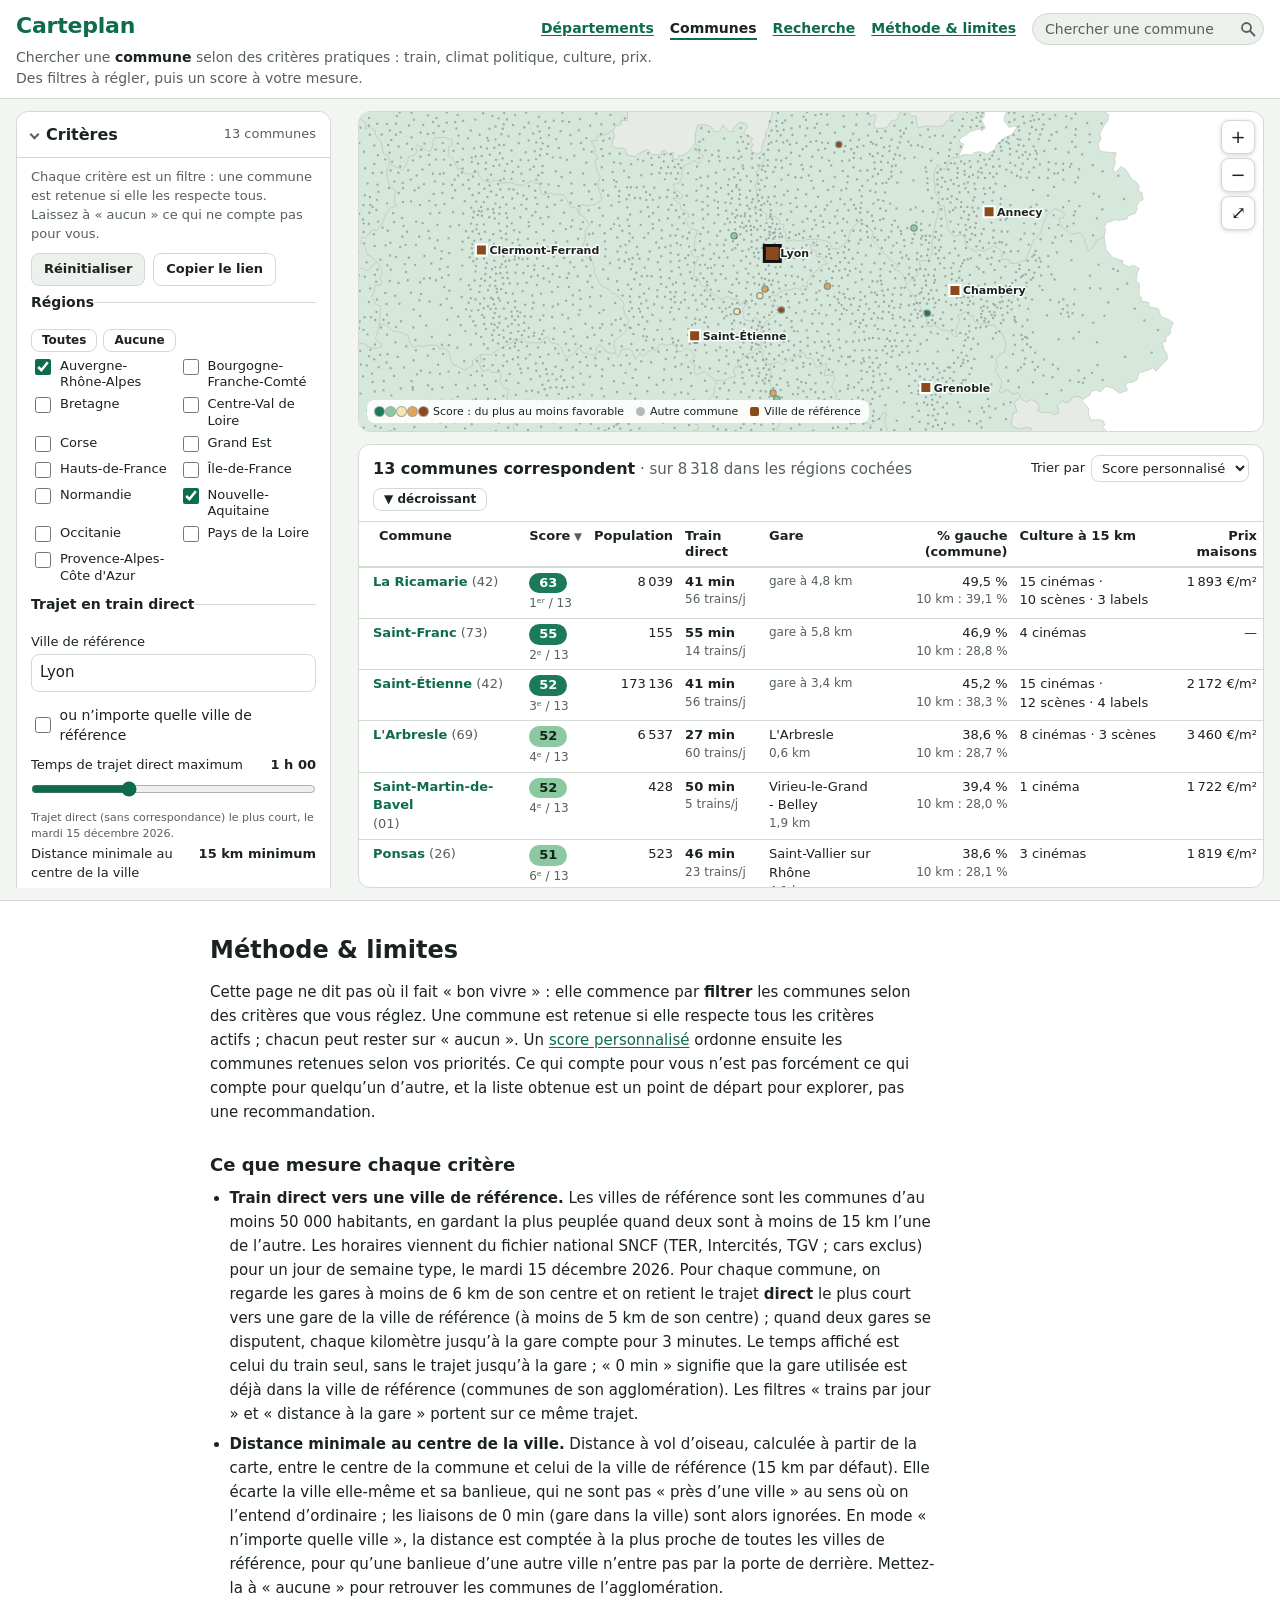
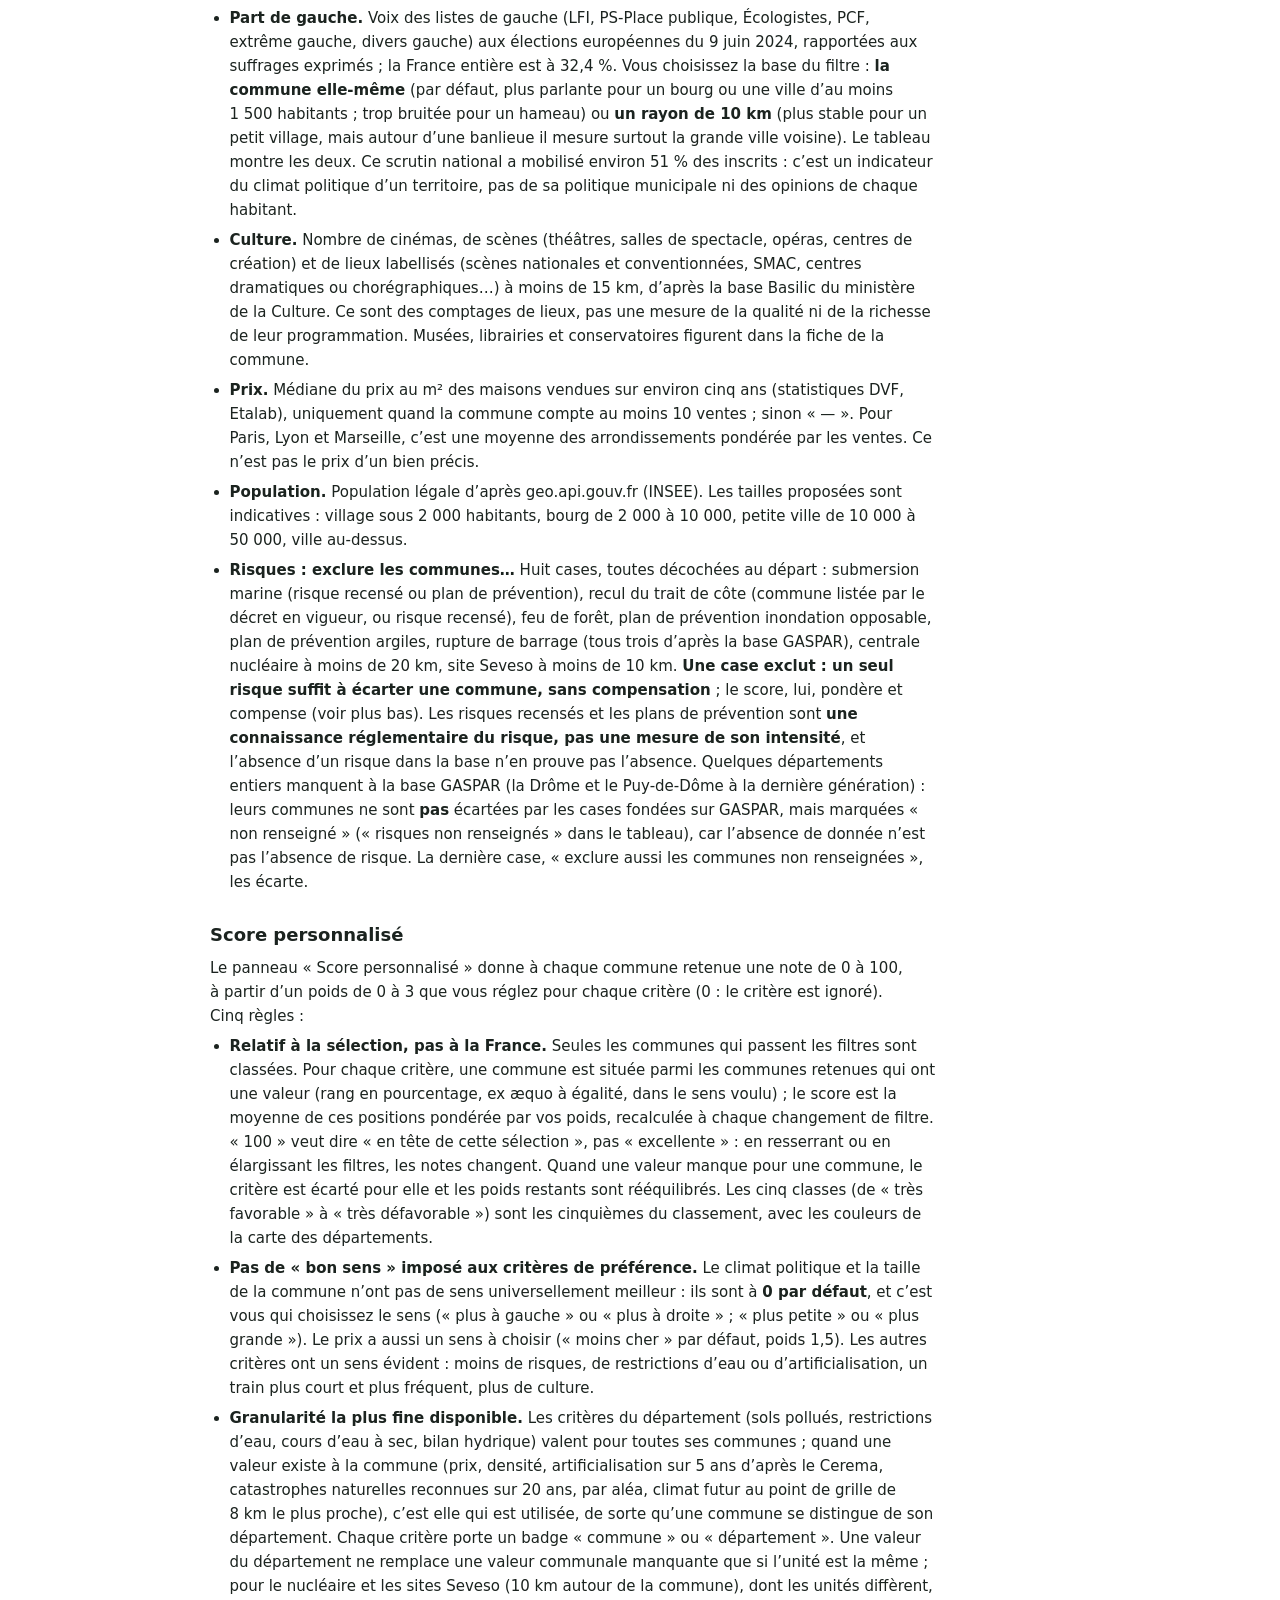
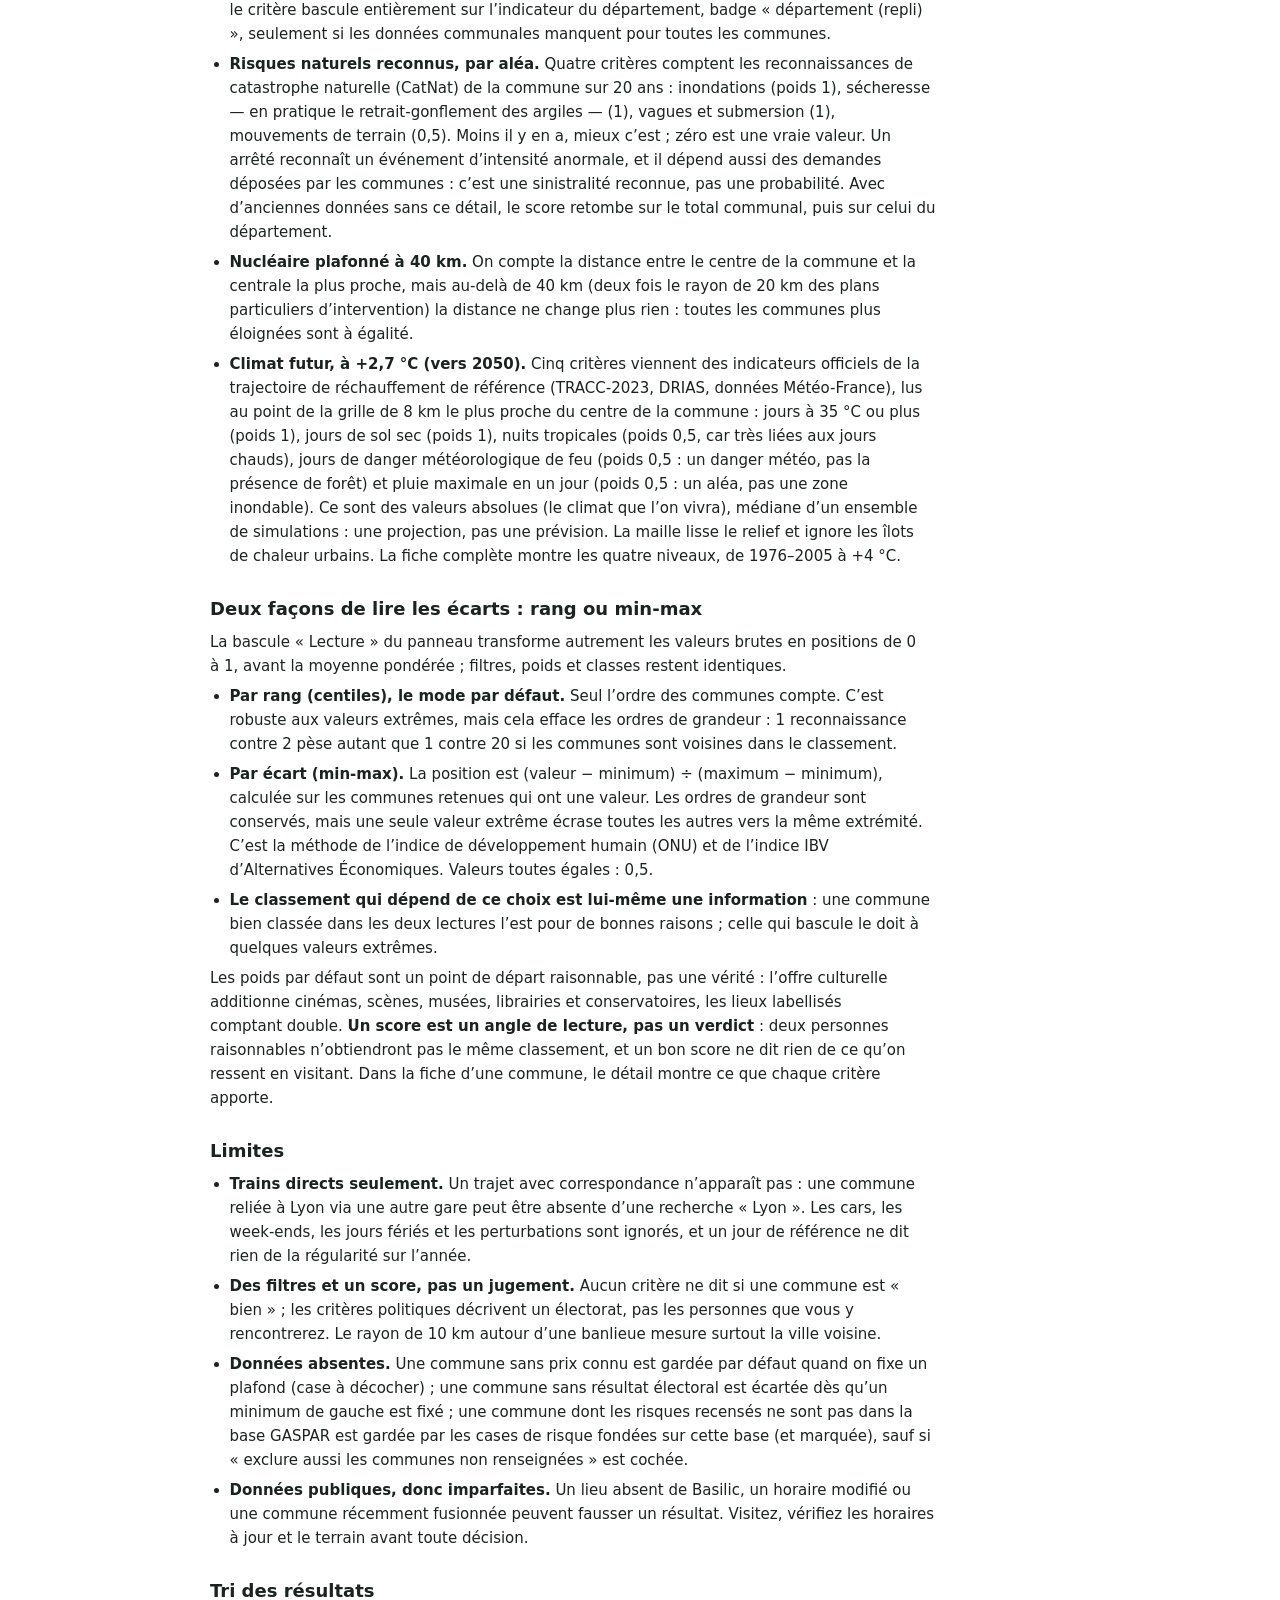
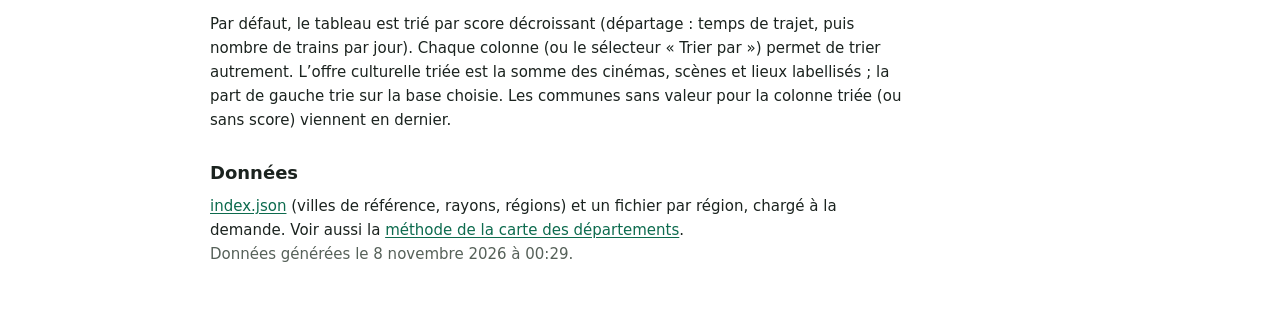
==== commit fc26789b: "Étape 2 : climat futur officiel (TRACC-2023, DRIAS) à la commune et au département - Données : extra" ====
--- a/web/communes.html
+++ b/web/communes.html
@@ -94,9 +94,10 @@
       <ul>
         <li><strong>Relatif à la sélection, pas à la France.</strong> Seules les communes qui passent les filtres sont classées. Pour chaque critère, une commune est située parmi les communes retenues qui ont une valeur (rang en pourcentage, ex æquo à égalité, dans le sens voulu) ; le score est la moyenne de ces positions pondérée par vos poids, recalculée à chaque changement de filtre. « 100 » veut dire « en tête de cette sélection », pas « excellente » : en resserrant ou en élargissant les filtres, les notes changent. Quand une valeur manque pour une commune, le critère est écarté pour elle et les poids restants sont rééquilibrés. Les cinq classes (de « très favorable » à « très défavorable ») sont les cinquièmes du classement, avec les couleurs de la carte des départements.</li>
         <li><strong>Pas de « bon sens » imposé aux critères de préférence.</strong> Le climat politique et la taille de la commune n’ont pas de sens universellement meilleur : ils sont à <strong>0 par défaut</strong>, et c’est vous qui choisissez le sens (« plus à gauche » ou « plus à droite » ; « plus petite » ou « plus grande »). Le prix a aussi un sens à choisir (« moins cher » par défaut, poids 1,5). Les autres critères ont un sens évident : moins de risques, de restrictions d’eau ou d’artificialisation, un train plus court et plus fréquent, plus de culture.</li>
-        <li><strong>Granularité la plus fine disponible.</strong> Les critères du département (sols pollués, restrictions d’eau, cours d’eau à sec, bilan hydrique, jours chauds en 2050) valent pour toutes ses communes ; quand une valeur existe à la commune (prix, densité, artificialisation sur 5 ans d’après le Cerema, catastrophes naturelles reconnues sur 20 ans, par aléa), c’est elle qui est utilisée, de sorte qu’une commune se distingue de son département. Chaque critère porte un badge « commune » ou « département ». Une valeur du département ne remplace une valeur communale manquante que si l’unité est la même ; pour le nucléaire et les sites Seveso (<span data-radius="seveso">10</span>&nbsp;km autour de la commune), dont les unités diffèrent, le critère bascule entièrement sur l’indicateur du département, badge « département (repli) », seulement si les données communales manquent pour toutes les communes.</li>
+        <li><strong>Granularité la plus fine disponible.</strong> Les critères du département (sols pollués, restrictions d’eau, cours d’eau à sec, bilan hydrique) valent pour toutes ses communes ; quand une valeur existe à la commune (prix, densité, artificialisation sur 5 ans d’après le Cerema, catastrophes naturelles reconnues sur 20 ans, par aléa, climat futur au point de grille de 8&nbsp;km le plus proche), c’est elle qui est utilisée, de sorte qu’une commune se distingue de son département. Chaque critère porte un badge « commune » ou « département ». Une valeur du département ne remplace une valeur communale manquante que si l’unité est la même ; pour le nucléaire et les sites Seveso (<span data-radius="seveso">10</span>&nbsp;km autour de la commune), dont les unités diffèrent, le critère bascule entièrement sur l’indicateur du département, badge « département (repli) », seulement si les données communales manquent pour toutes les communes.</li>
         <li><strong>Risques naturels reconnus, par aléa.</strong> Quatre critères comptent les reconnaissances de catastrophe naturelle (CatNat) de la commune sur 20&nbsp;ans : inondations (poids 1), sécheresse — en pratique le retrait-gonflement des argiles — (1), vagues et submersion (1), mouvements de terrain (0,5). Moins il y en a, mieux c’est ; zéro est une vraie valeur. Un arrêté reconnaît un événement d’intensité anormale, et il dépend aussi des demandes déposées par les communes : c’est une sinistralité reconnue, pas une probabilité. Avec d’anciennes données sans ce détail, le score retombe sur le total communal, puis sur celui du département.</li>
         <li><strong>Nucléaire plafonné à 40&nbsp;km.</strong> On compte la distance entre le centre de la commune et la centrale la plus proche, mais au-delà de 40&nbsp;km (deux fois le rayon de 20&nbsp;km des plans particuliers d’intervention) la distance ne change plus rien : toutes les communes plus éloignées sont à égalité.</li>
+        <li><strong>Climat futur, à +2,7&nbsp;°C (vers 2050).</strong> Cinq critères viennent des indicateurs officiels de la trajectoire de réchauffement de référence (TRACC-2023, DRIAS, données Météo-France), lus au point de la grille de 8&nbsp;km le plus proche du centre de la commune : jours à 35&nbsp;°C ou plus (poids 1), jours de sol sec (poids 1), nuits tropicales (poids 0,5, car très liées aux jours chauds), jours de danger météorologique de feu (poids 0,5 : un danger météo, pas la présence de forêt) et pluie maximale en un jour (poids 0,5 : un aléa, pas une zone inondable). Ce sont des valeurs absolues (le climat que l’on vivra), médiane d’un ensemble de simulations : une projection, pas une prévision. La maille lisse le relief et ignore les îlots de chaleur urbains. La fiche complète montre les quatre niveaux, de 1976–2005 à +4&nbsp;°C.</li>
       </ul>
       <h3 id="lecture" tabindex="-1">Deux façons de lire les écarts : rang ou min-max</h3>
       <p>La bascule « Lecture » du panneau transforme autrement les valeurs brutes en positions de 0 à 1, avant la moyenne pondérée ; filtres, poids et classes restent identiques.</p>
--- a/web/style.css
+++ b/web/style.css
@@ -471,6 +471,15 @@
 .sc-table .sub { display: block; color: var(--muted); font-size: 0.6875rem; font-weight: 400; }
 .sc-table tr.skip { color: var(--muted); }
 .sc-table td:first-child { max-width: 11em; }
+/* climat futur : trajectoire par niveau de réchauffement (fiche Recherche) */
+.traj-table { font-size: 0.75rem; }
+.traj-table th { padding: 4px 6px; font-weight: 700; vertical-align: bottom; }
+.traj-table tbody th { font-weight: 600; vertical-align: top; border-bottom: 1px solid var(--line); }
+.traj-table td { padding: 4px 6px; vertical-align: top; white-space: nowrap; }
+.traj-table tbody tr { cursor: default; }
+.traj-table tbody tr:hover { background: none; }
+.traj-table .cur { background: var(--accent-soft); }
+.traj-table .sub { display: block; color: var(--muted); font-size: 0.6875rem; font-weight: 400; }
 .kv { display: grid; grid-template-columns: minmax(0, 1fr) auto; gap: 4px 12px; margin: 0; font-size: 0.875rem; }
 .kv dt { color: var(--muted); }
 .kv dd { font-weight: 700; text-align: right; font-variant-numeric: tabular-nums; }
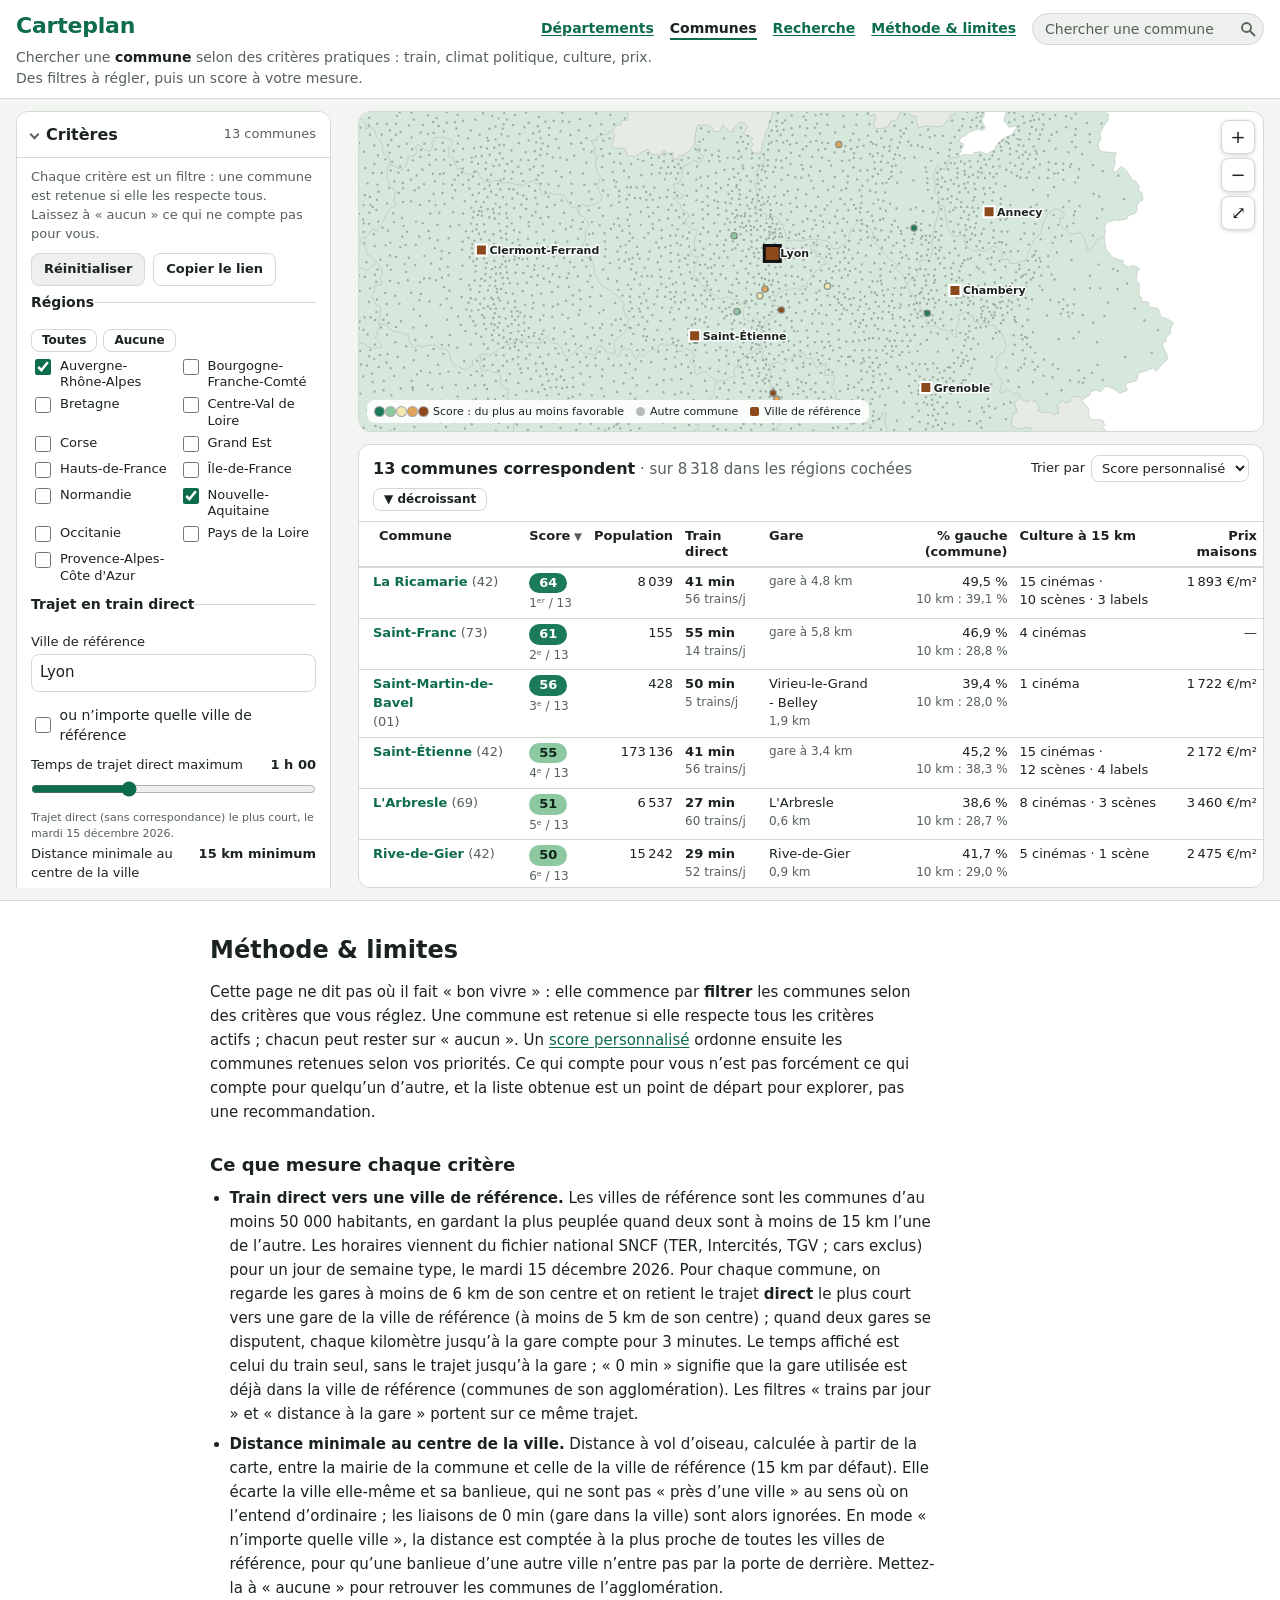
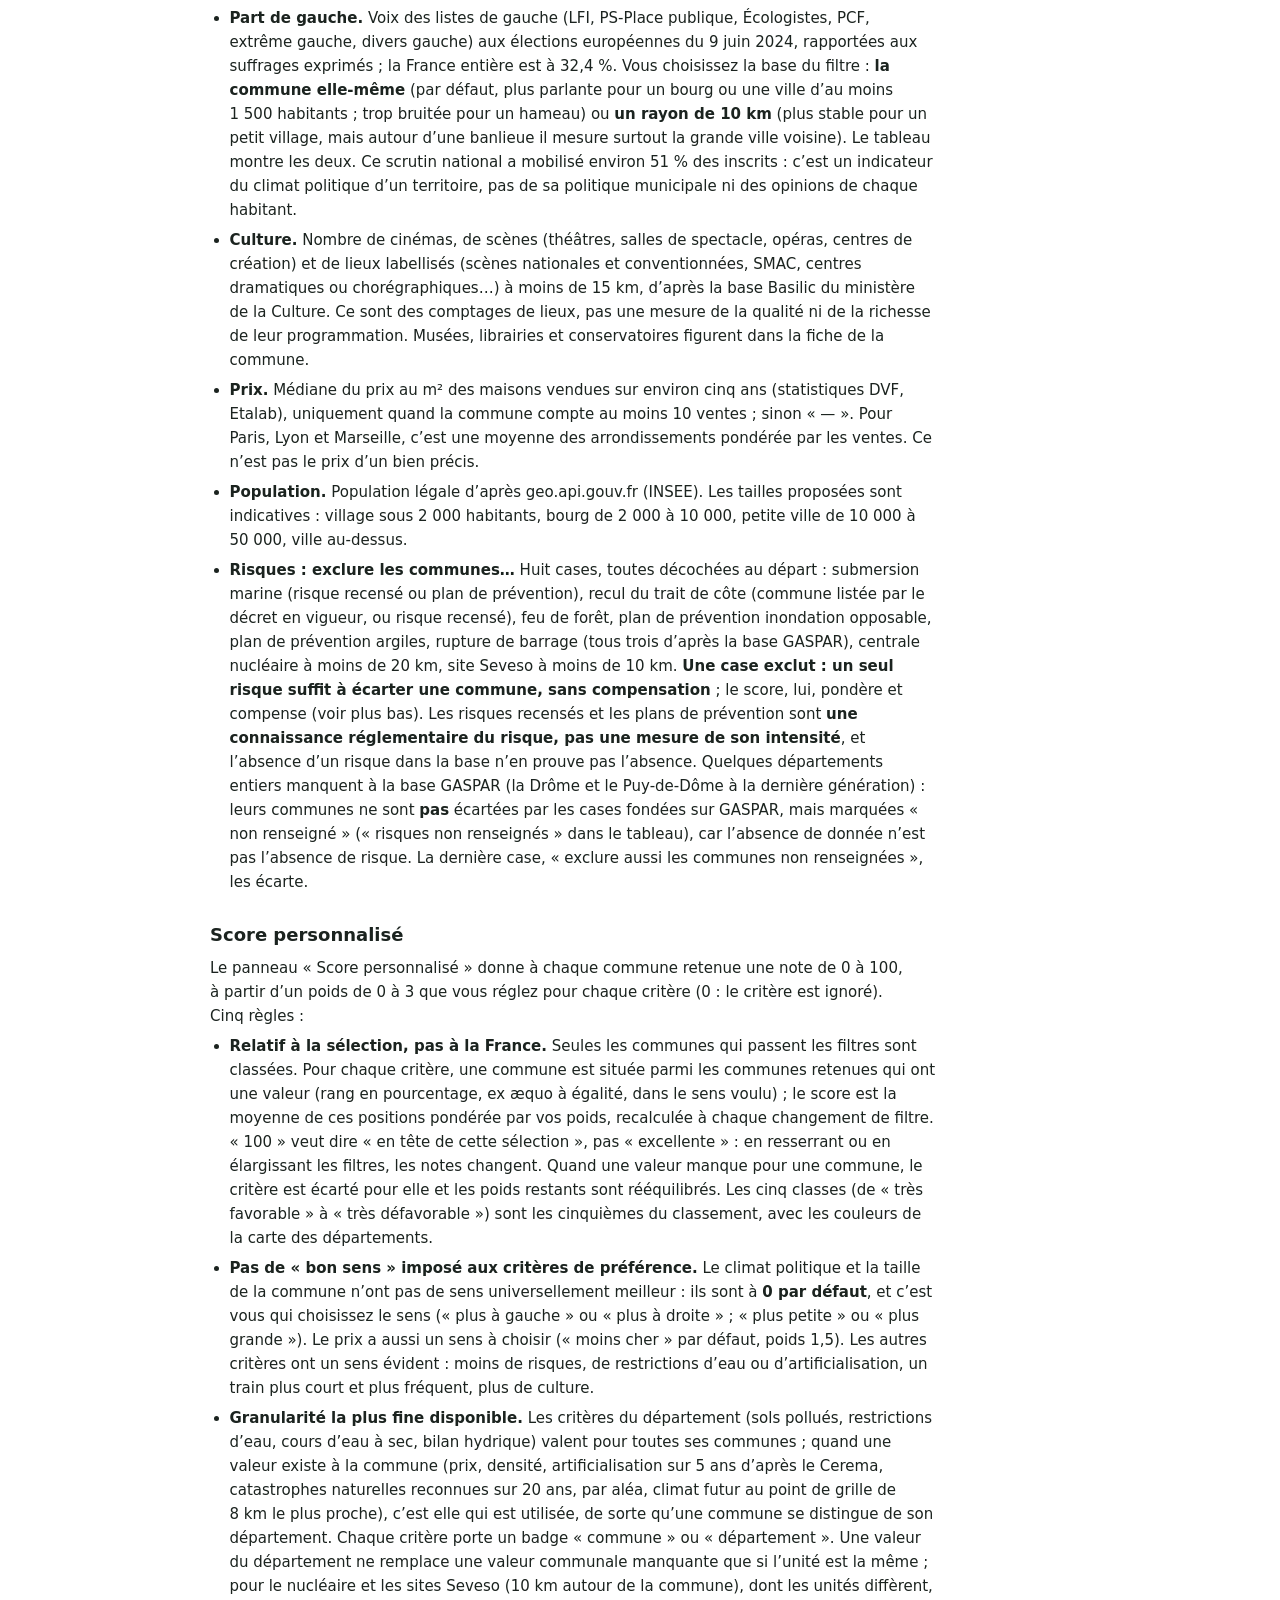
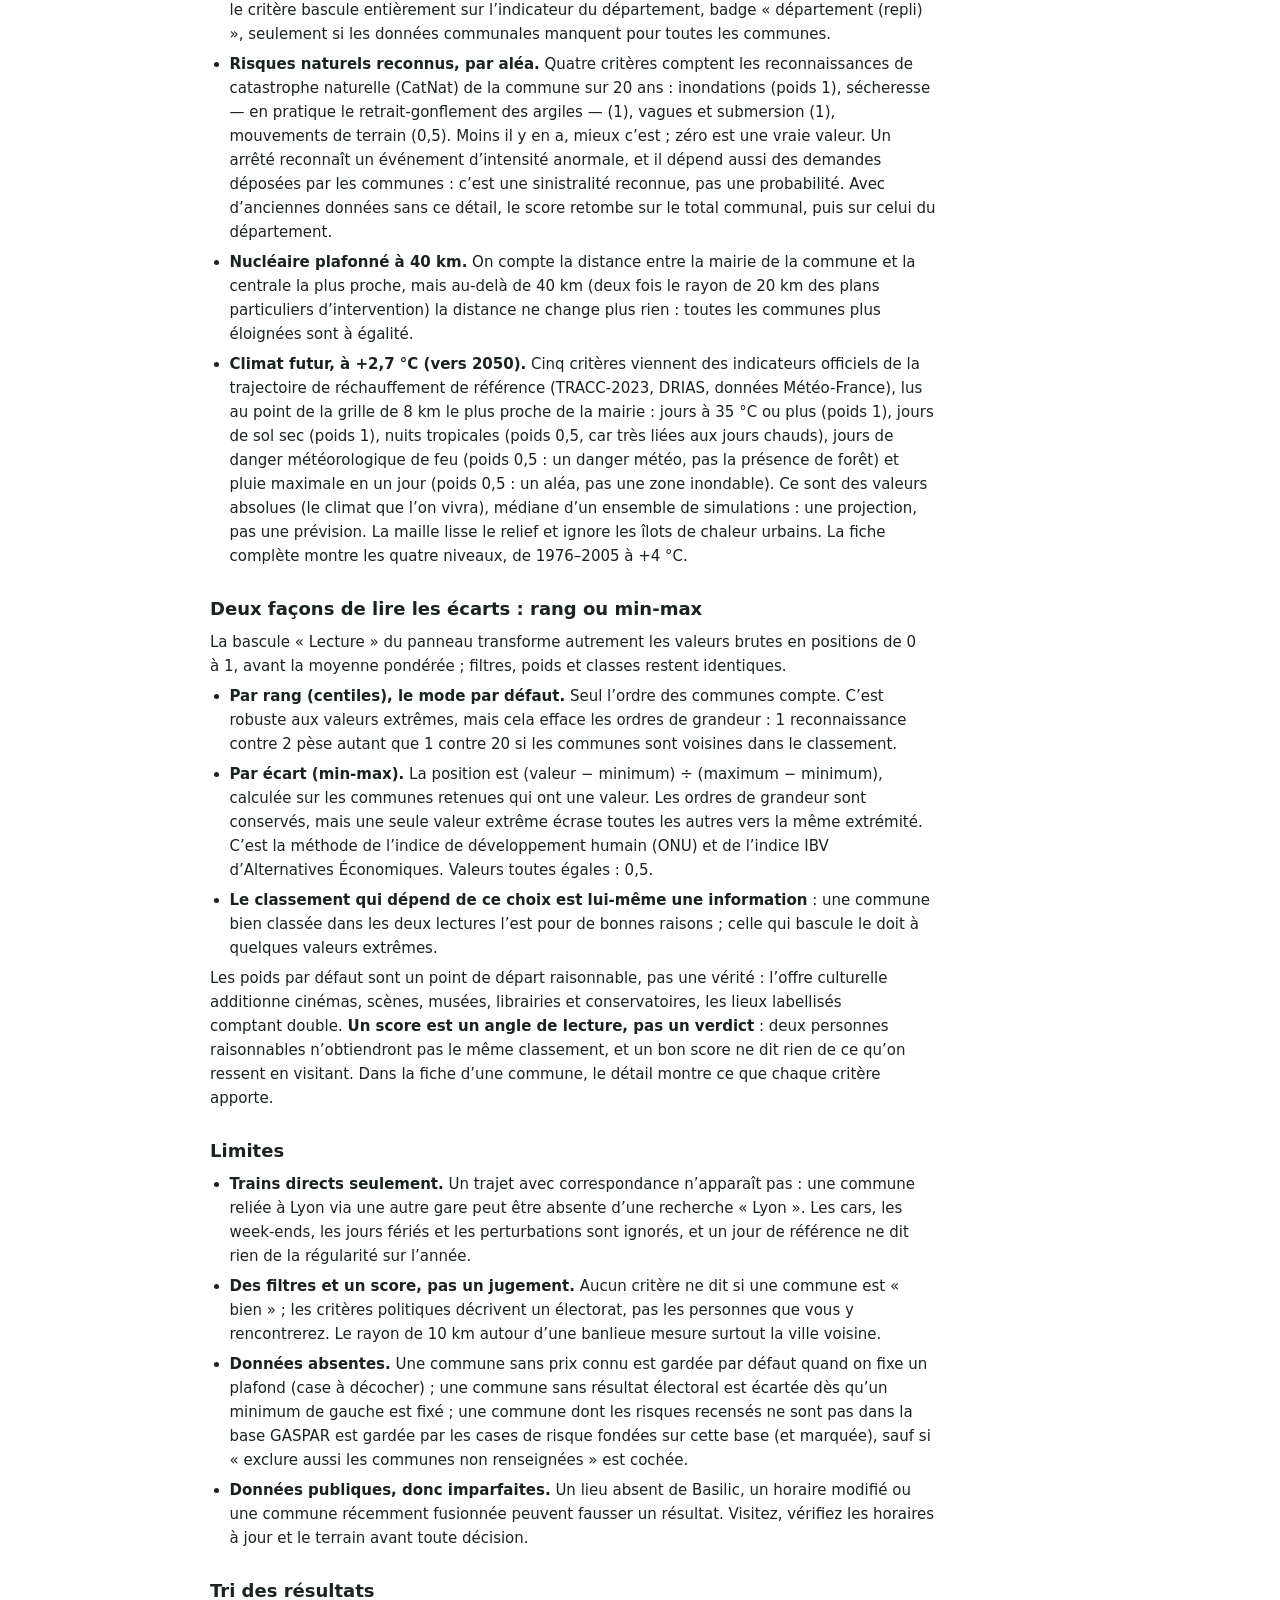
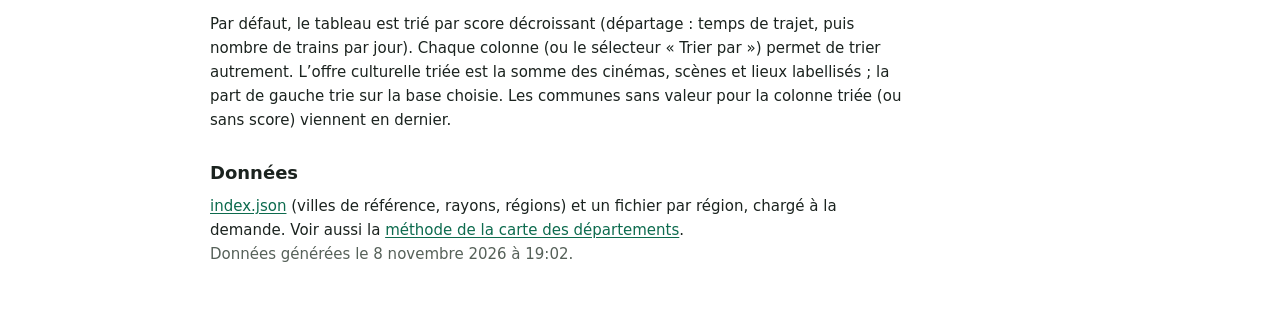
==== commit 4dce9adc: "Communes placées à leur mairie, et non au centre géométrique du territoire Le « centre » de geo.api " ====
--- a/web/communes.html
+++ b/web/communes.html
@@ -81,7 +81,7 @@
       <h3>Ce que mesure chaque critère</h3>
       <ul>
         <li><strong>Train direct vers une ville de référence.</strong> Les villes de référence sont les communes d’au moins 50&nbsp;000 habitants, en gardant la plus peuplée quand deux sont à moins de 15&nbsp;km l’une de l’autre. Les horaires viennent du fichier national SNCF (TER, Intercités, TGV ; cars exclus) pour un jour de semaine type, <span id="ref-day">un mardi ou un jeudi des semaines à venir</span>. Pour chaque commune, on regarde les gares à moins de <span data-radius="gare">6</span>&nbsp;km de son centre et on retient le trajet <strong>direct</strong> le plus court vers une gare de la ville de référence (à moins de 5&nbsp;km de son centre) ; quand deux gares se disputent, chaque kilomètre jusqu’à la gare compte pour 3&nbsp;minutes. Le temps affiché est celui du train seul, sans le trajet jusqu’à la gare ; « 0&nbsp;min » signifie que la gare utilisée est déjà dans la ville de référence (communes de son agglomération). Les filtres « trains par jour » et « distance à la gare » portent sur ce même trajet.</li>
-        <li><strong>Distance minimale au centre de la ville.</strong> Distance à vol d’oiseau, calculée à partir de la carte, entre le centre de la commune et celui de la ville de référence (15&nbsp;km par défaut). Elle écarte la ville elle-même et sa banlieue, qui ne sont pas « près d’une ville » au sens où on l’entend d’ordinaire ; les liaisons de 0&nbsp;min (gare dans la ville) sont alors ignorées. En mode « n’importe quelle ville », la distance est comptée à la plus proche de toutes les villes de référence, pour qu’une banlieue d’une autre ville n’entre pas par la porte de derrière. Mettez-la à « aucune » pour retrouver les communes de l’agglomération.</li>
+        <li><strong>Distance minimale au centre de la ville.</strong> Distance à vol d’oiseau, calculée à partir de la carte, entre la mairie de la commune et celle de la ville de référence (15&nbsp;km par défaut). Elle écarte la ville elle-même et sa banlieue, qui ne sont pas « près d’une ville » au sens où on l’entend d’ordinaire ; les liaisons de 0&nbsp;min (gare dans la ville) sont alors ignorées. En mode « n’importe quelle ville », la distance est comptée à la plus proche de toutes les villes de référence, pour qu’une banlieue d’une autre ville n’entre pas par la porte de derrière. Mettez-la à « aucune » pour retrouver les communes de l’agglomération.</li>
         <li><strong>Part de gauche.</strong> Voix des listes de gauche (LFI, PS-Place publique, Écologistes, PCF, extrême gauche, divers gauche) aux élections européennes du 9&nbsp;juin 2024, rapportées aux suffrages exprimés ; la France entière est à 32,4&nbsp;%. Vous choisissez la base du filtre : <strong>la commune elle-même</strong> (par défaut, plus parlante pour un bourg ou une ville d’au moins 1&nbsp;500&nbsp;habitants ; trop bruitée pour un hameau) ou <strong>un rayon de <span data-radius="vote">10</span>&nbsp;km</strong> (plus stable pour un petit village, mais autour d’une banlieue il mesure surtout la grande ville voisine). Le tableau montre les deux. Ce scrutin national a mobilisé environ 51&nbsp;% des inscrits : c’est un indicateur du climat politique d’un territoire, pas de sa politique municipale ni des opinions de chaque habitant.</li>
         <li><strong>Culture.</strong> Nombre de cinémas, de scènes (théâtres, salles de spectacle, opéras, centres de création) et de lieux labellisés (scènes nationales et conventionnées, SMAC, centres dramatiques ou chorégraphiques…) à moins de <span data-radius="culture">15</span>&nbsp;km, d’après la base Basilic du ministère de la Culture. Ce sont des comptages de lieux, pas une mesure de la qualité ni de la richesse de leur programmation. Musées, librairies et conservatoires figurent dans la fiche de la commune.</li>
         <li><strong>Prix.</strong> Médiane du prix au m² des maisons vendues sur environ cinq ans (statistiques DVF, Etalab), uniquement quand la commune compte au moins 10 ventes ; sinon « — ». Pour Paris, Lyon et Marseille, c’est une moyenne des arrondissements pondérée par les ventes. Ce n’est pas le prix d’un bien précis.</li>
@@ -96,8 +96,8 @@
         <li><strong>Pas de « bon sens » imposé aux critères de préférence.</strong> Le climat politique et la taille de la commune n’ont pas de sens universellement meilleur : ils sont à <strong>0 par défaut</strong>, et c’est vous qui choisissez le sens (« plus à gauche » ou « plus à droite » ; « plus petite » ou « plus grande »). Le prix a aussi un sens à choisir (« moins cher » par défaut, poids 1,5). Les autres critères ont un sens évident : moins de risques, de restrictions d’eau ou d’artificialisation, un train plus court et plus fréquent, plus de culture.</li>
         <li><strong>Granularité la plus fine disponible.</strong> Les critères du département (sols pollués, restrictions d’eau, cours d’eau à sec, bilan hydrique) valent pour toutes ses communes ; quand une valeur existe à la commune (prix, densité, artificialisation sur 5 ans d’après le Cerema, catastrophes naturelles reconnues sur 20 ans, par aléa, climat futur au point de grille de 8&nbsp;km le plus proche), c’est elle qui est utilisée, de sorte qu’une commune se distingue de son département. Chaque critère porte un badge « commune » ou « département ». Une valeur du département ne remplace une valeur communale manquante que si l’unité est la même ; pour le nucléaire et les sites Seveso (<span data-radius="seveso">10</span>&nbsp;km autour de la commune), dont les unités diffèrent, le critère bascule entièrement sur l’indicateur du département, badge « département (repli) », seulement si les données communales manquent pour toutes les communes.</li>
         <li><strong>Risques naturels reconnus, par aléa.</strong> Quatre critères comptent les reconnaissances de catastrophe naturelle (CatNat) de la commune sur 20&nbsp;ans : inondations (poids 1), sécheresse — en pratique le retrait-gonflement des argiles — (1), vagues et submersion (1), mouvements de terrain (0,5). Moins il y en a, mieux c’est ; zéro est une vraie valeur. Un arrêté reconnaît un événement d’intensité anormale, et il dépend aussi des demandes déposées par les communes : c’est une sinistralité reconnue, pas une probabilité. Avec d’anciennes données sans ce détail, le score retombe sur le total communal, puis sur celui du département.</li>
-        <li><strong>Nucléaire plafonné à 40&nbsp;km.</strong> On compte la distance entre le centre de la commune et la centrale la plus proche, mais au-delà de 40&nbsp;km (deux fois le rayon de 20&nbsp;km des plans particuliers d’intervention) la distance ne change plus rien : toutes les communes plus éloignées sont à égalité.</li>
-        <li><strong>Climat futur, à +2,7&nbsp;°C (vers 2050).</strong> Cinq critères viennent des indicateurs officiels de la trajectoire de réchauffement de référence (TRACC-2023, DRIAS, données Météo-France), lus au point de la grille de 8&nbsp;km le plus proche du centre de la commune : jours à 35&nbsp;°C ou plus (poids 1), jours de sol sec (poids 1), nuits tropicales (poids 0,5, car très liées aux jours chauds), jours de danger météorologique de feu (poids 0,5 : un danger météo, pas la présence de forêt) et pluie maximale en un jour (poids 0,5 : un aléa, pas une zone inondable). Ce sont des valeurs absolues (le climat que l’on vivra), médiane d’un ensemble de simulations : une projection, pas une prévision. La maille lisse le relief et ignore les îlots de chaleur urbains. La fiche complète montre les quatre niveaux, de 1976–2005 à +4&nbsp;°C.</li>
+        <li><strong>Nucléaire plafonné à 40&nbsp;km.</strong> On compte la distance entre la mairie de la commune et la centrale la plus proche, mais au-delà de 40&nbsp;km (deux fois le rayon de 20&nbsp;km des plans particuliers d’intervention) la distance ne change plus rien : toutes les communes plus éloignées sont à égalité.</li>
+        <li><strong>Climat futur, à +2,7&nbsp;°C (vers 2050).</strong> Cinq critères viennent des indicateurs officiels de la trajectoire de réchauffement de référence (TRACC-2023, DRIAS, données Météo-France), lus au point de la grille de 8&nbsp;km le plus proche de la mairie : jours à 35&nbsp;°C ou plus (poids 1), jours de sol sec (poids 1), nuits tropicales (poids 0,5, car très liées aux jours chauds), jours de danger météorologique de feu (poids 0,5 : un danger météo, pas la présence de forêt) et pluie maximale en un jour (poids 0,5 : un aléa, pas une zone inondable). Ce sont des valeurs absolues (le climat que l’on vivra), médiane d’un ensemble de simulations : une projection, pas une prévision. La maille lisse le relief et ignore les îlots de chaleur urbains. La fiche complète montre les quatre niveaux, de 1976–2005 à +4&nbsp;°C.</li>
       </ul>
       <h3 id="lecture" tabindex="-1">Deux façons de lire les écarts : rang ou min-max</h3>
       <p>La bascule « Lecture » du panneau transforme autrement les valeurs brutes en positions de 0 à 1, avant la moyenne pondérée ; filtres, poids et classes restent identiques.</p>
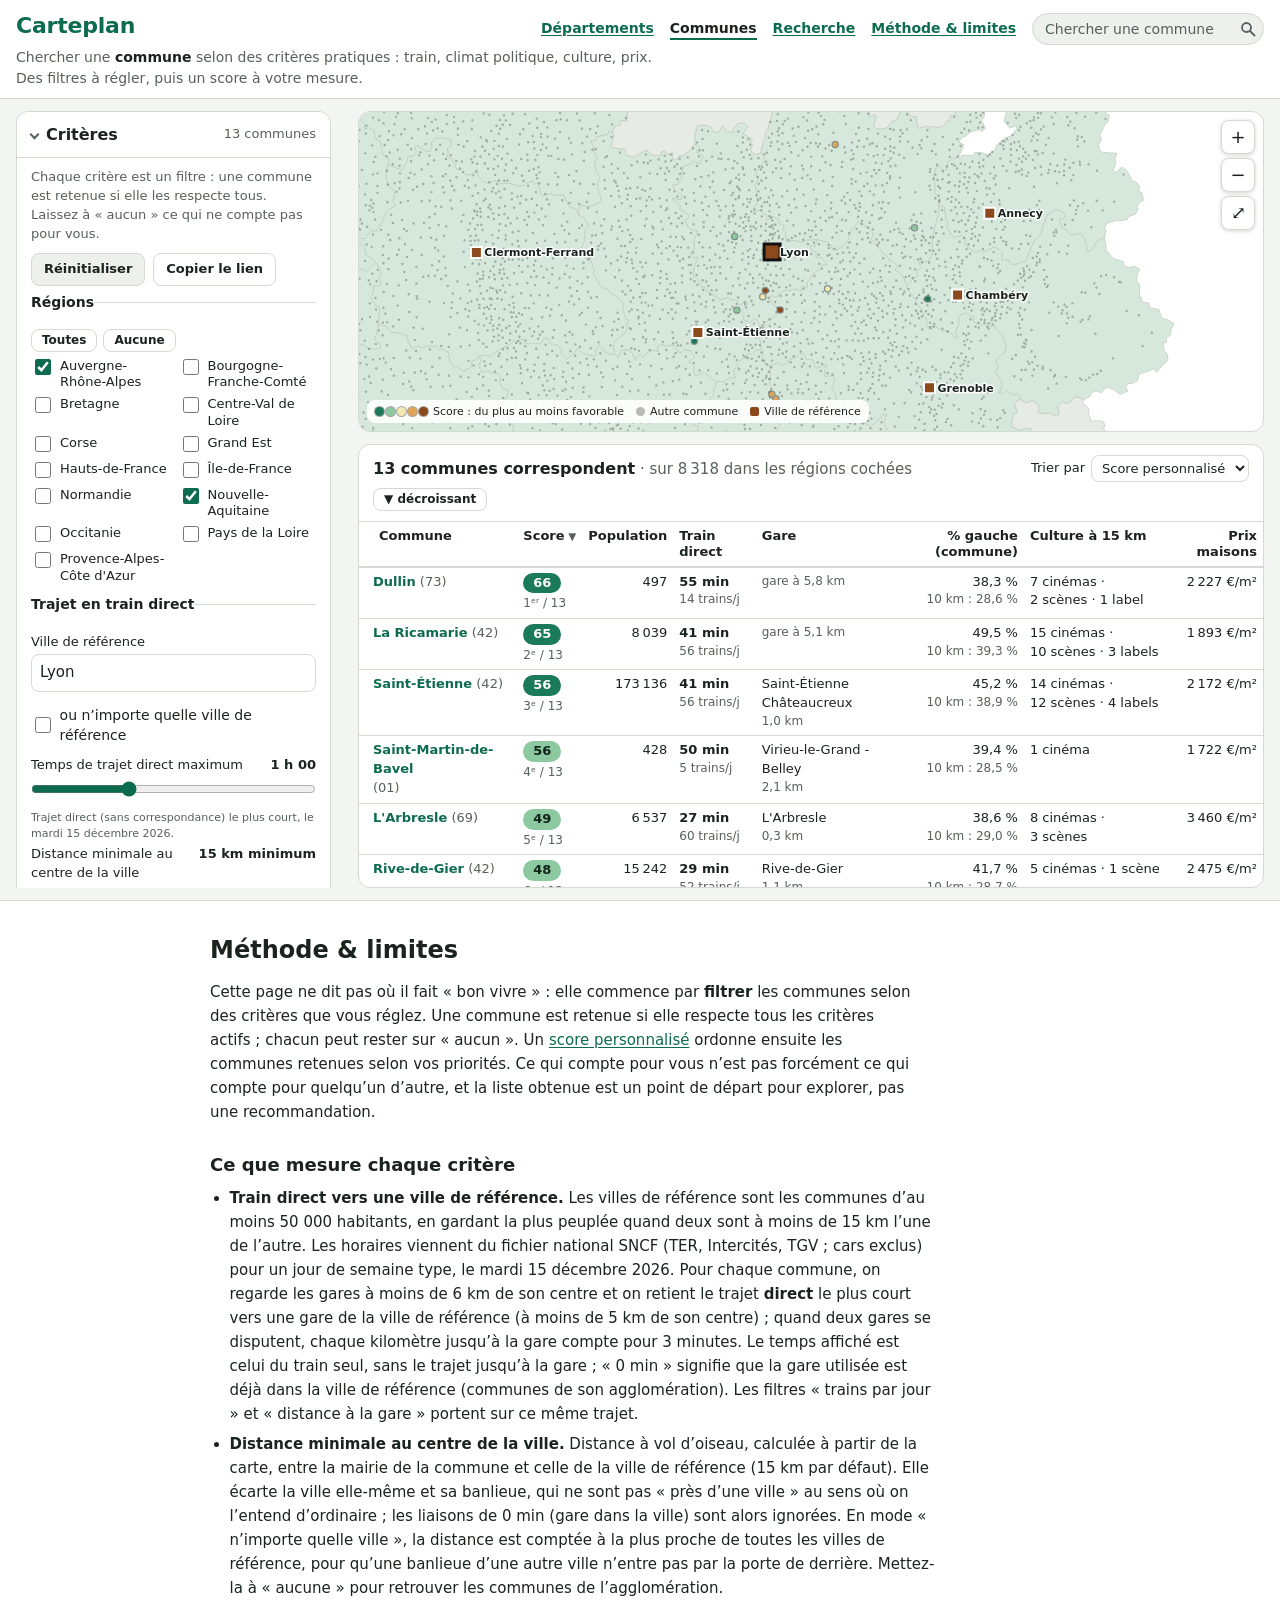
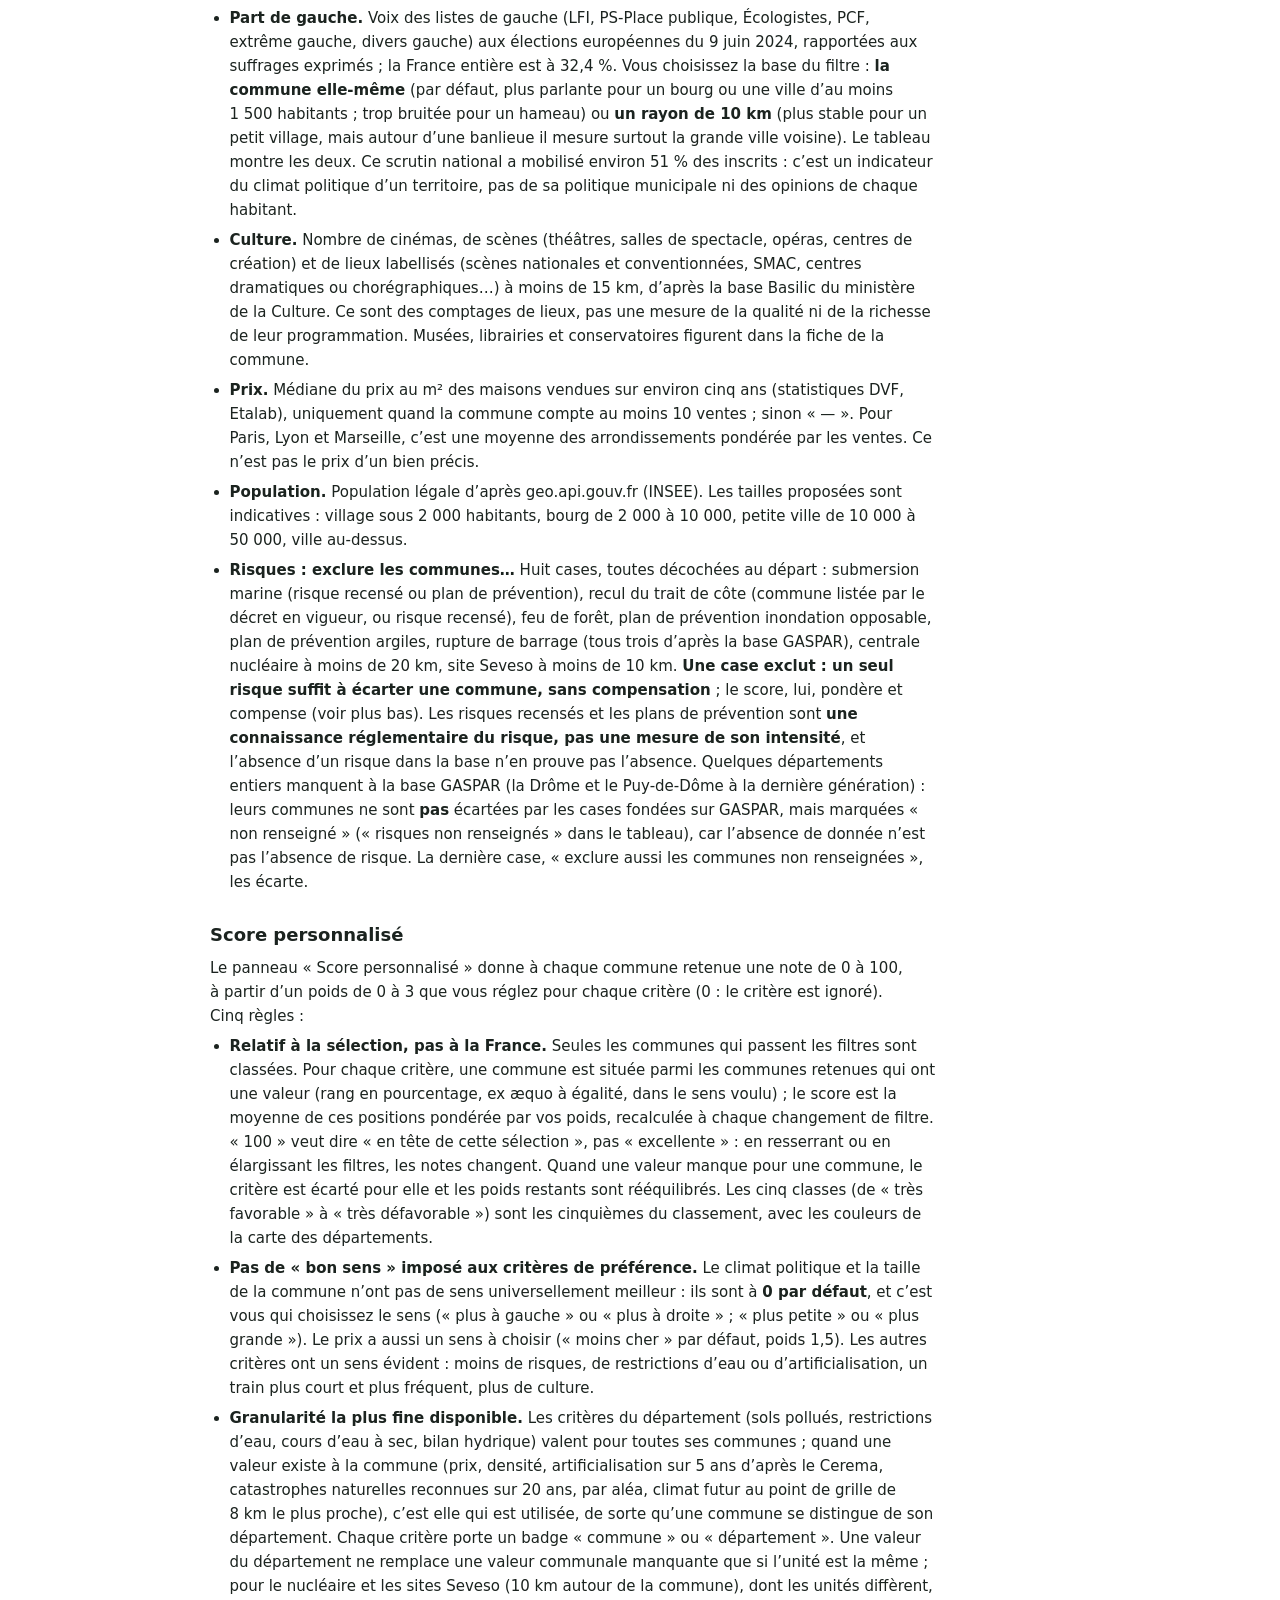
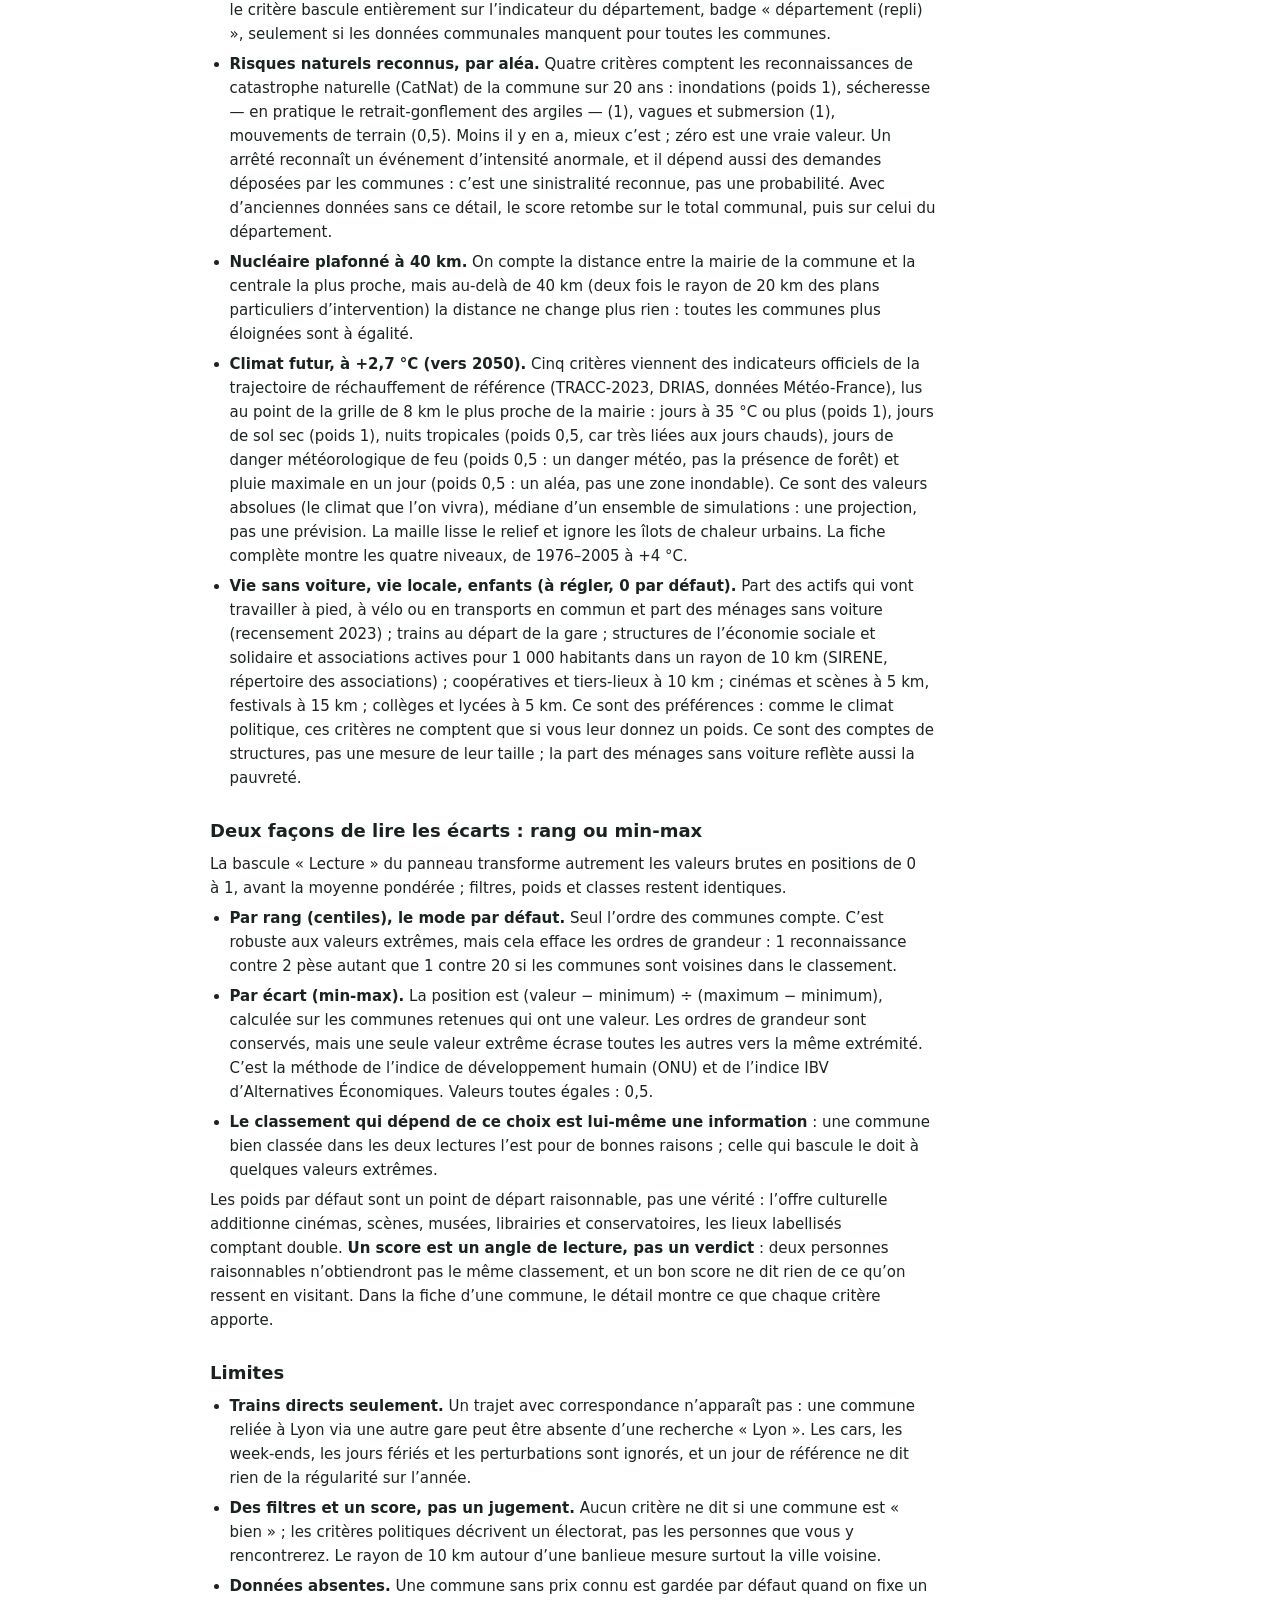
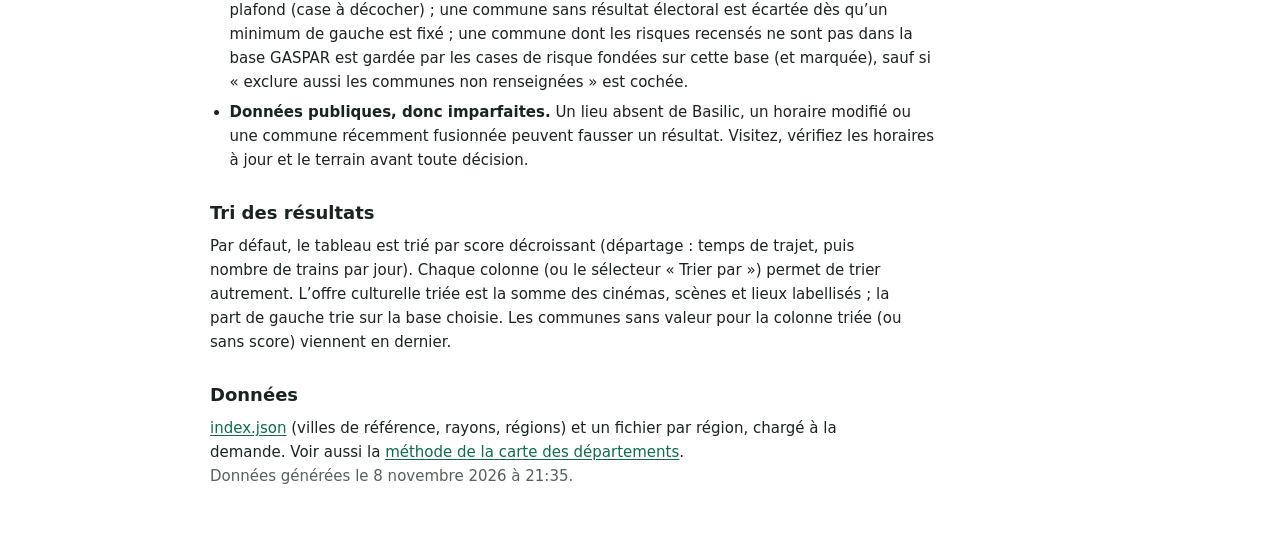
==== commit a7275b3c: "Vie locale dans le score (préférences à 0 par défaut), la fiche, la comparaison et le détail Nouveau" ====
--- a/web/communes.html
+++ b/web/communes.html
@@ -98,6 +98,7 @@
         <li><strong>Risques naturels reconnus, par aléa.</strong> Quatre critères comptent les reconnaissances de catastrophe naturelle (CatNat) de la commune sur 20&nbsp;ans : inondations (poids 1), sécheresse — en pratique le retrait-gonflement des argiles — (1), vagues et submersion (1), mouvements de terrain (0,5). Moins il y en a, mieux c’est ; zéro est une vraie valeur. Un arrêté reconnaît un événement d’intensité anormale, et il dépend aussi des demandes déposées par les communes : c’est une sinistralité reconnue, pas une probabilité. Avec d’anciennes données sans ce détail, le score retombe sur le total communal, puis sur celui du département.</li>
         <li><strong>Nucléaire plafonné à 40&nbsp;km.</strong> On compte la distance entre la mairie de la commune et la centrale la plus proche, mais au-delà de 40&nbsp;km (deux fois le rayon de 20&nbsp;km des plans particuliers d’intervention) la distance ne change plus rien : toutes les communes plus éloignées sont à égalité.</li>
         <li><strong>Climat futur, à +2,7&nbsp;°C (vers 2050).</strong> Cinq critères viennent des indicateurs officiels de la trajectoire de réchauffement de référence (TRACC-2023, DRIAS, données Météo-France), lus au point de la grille de 8&nbsp;km le plus proche de la mairie : jours à 35&nbsp;°C ou plus (poids 1), jours de sol sec (poids 1), nuits tropicales (poids 0,5, car très liées aux jours chauds), jours de danger météorologique de feu (poids 0,5 : un danger météo, pas la présence de forêt) et pluie maximale en un jour (poids 0,5 : un aléa, pas une zone inondable). Ce sont des valeurs absolues (le climat que l’on vivra), médiane d’un ensemble de simulations : une projection, pas une prévision. La maille lisse le relief et ignore les îlots de chaleur urbains. La fiche complète montre les quatre niveaux, de 1976–2005 à +4&nbsp;°C.</li>
+        <li><strong>Vie sans voiture, vie locale, enfants (à régler, 0 par défaut).</strong> Part des actifs qui vont travailler à pied, à vélo ou en transports en commun et part des ménages sans voiture (recensement 2023) ; trains au départ de la gare ; structures de l’économie sociale et solidaire et associations actives pour 1&nbsp;000 habitants dans un rayon de 10&nbsp;km (SIRENE, répertoire des associations) ; coopératives et tiers-lieux à 10&nbsp;km ; cinémas et scènes à 5&nbsp;km, festivals à 15&nbsp;km ; collèges et lycées à 5&nbsp;km. Ce sont des préférences : comme le climat politique, ces critères ne comptent que si vous leur donnez un poids. Ce sont des comptes de structures, pas une mesure de leur taille ; la part des ménages sans voiture reflète aussi la pauvreté.</li>
       </ul>
       <h3 id="lecture" tabindex="-1">Deux façons de lire les écarts : rang ou min-max</h3>
       <p>La bascule « Lecture » du panneau transforme autrement les valeurs brutes en positions de 0 à 1, avant la moyenne pondérée ; filtres, poids et classes restent identiques.</p>
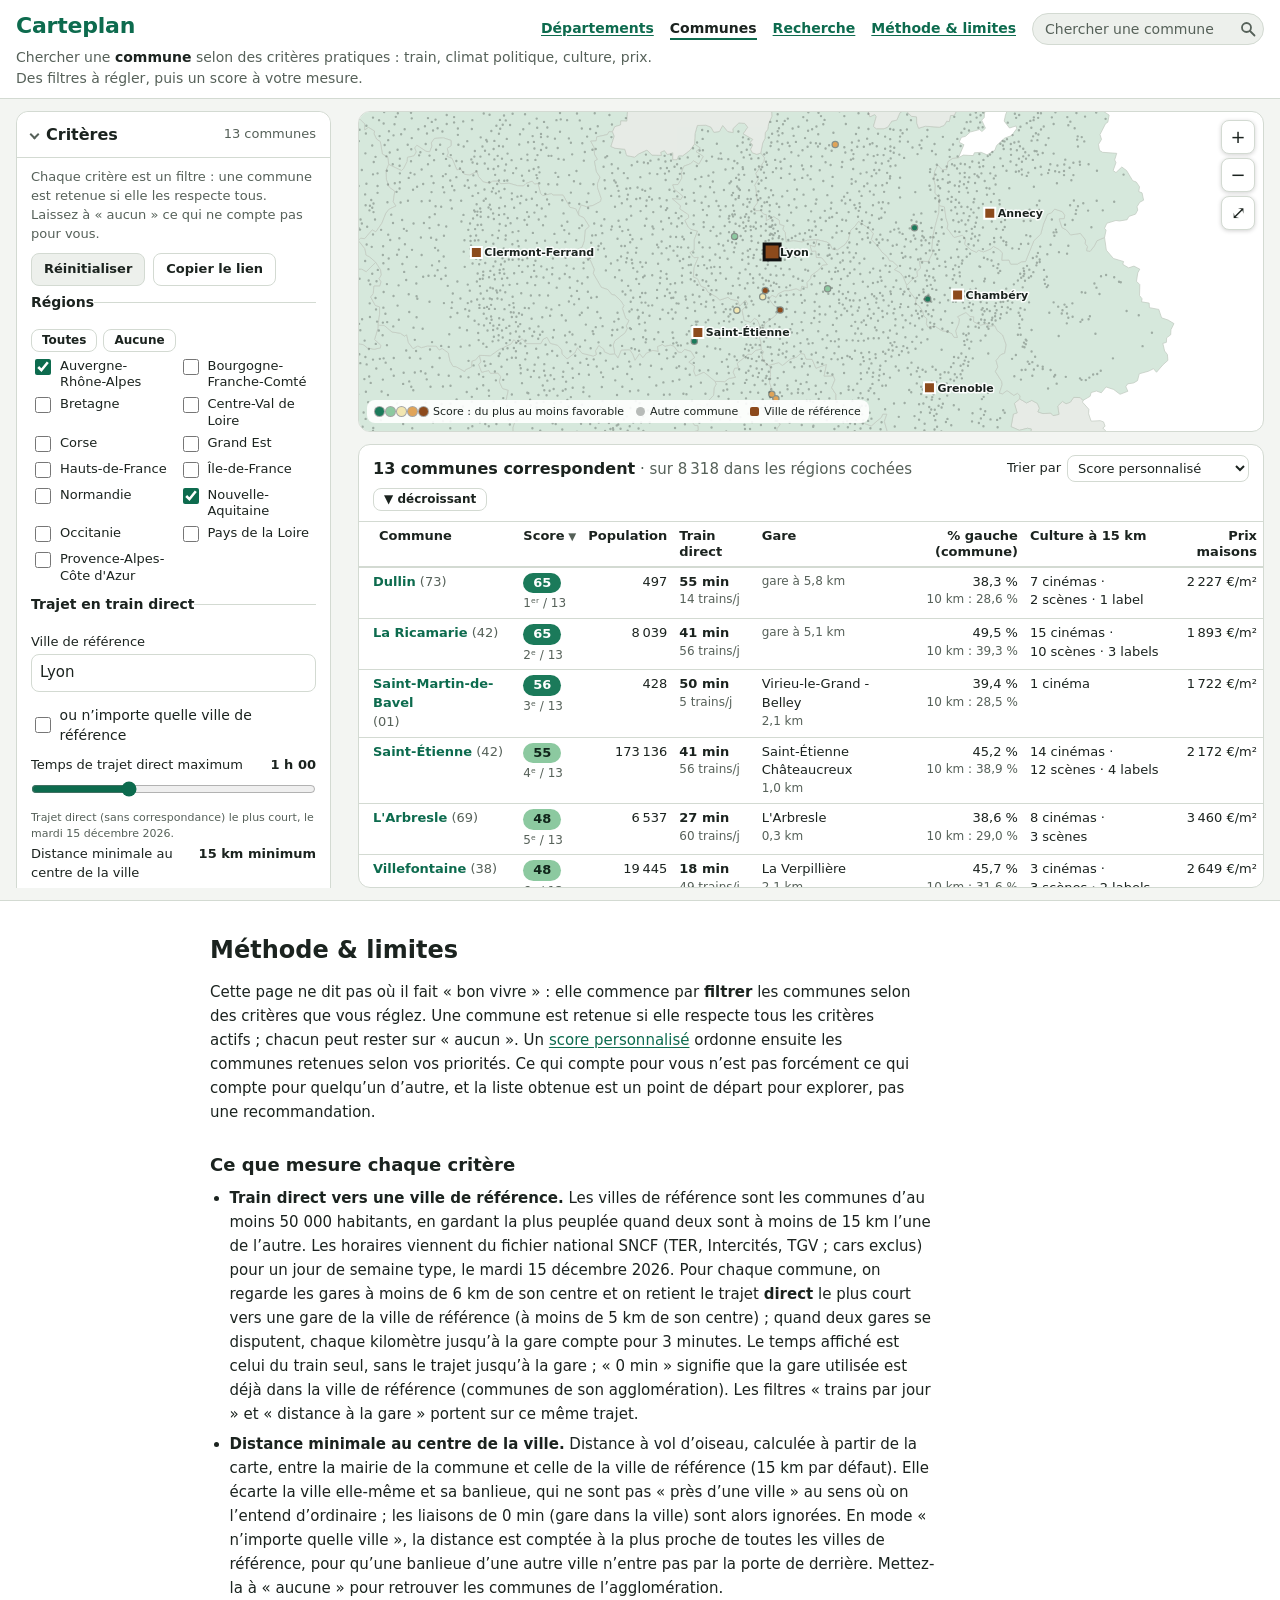
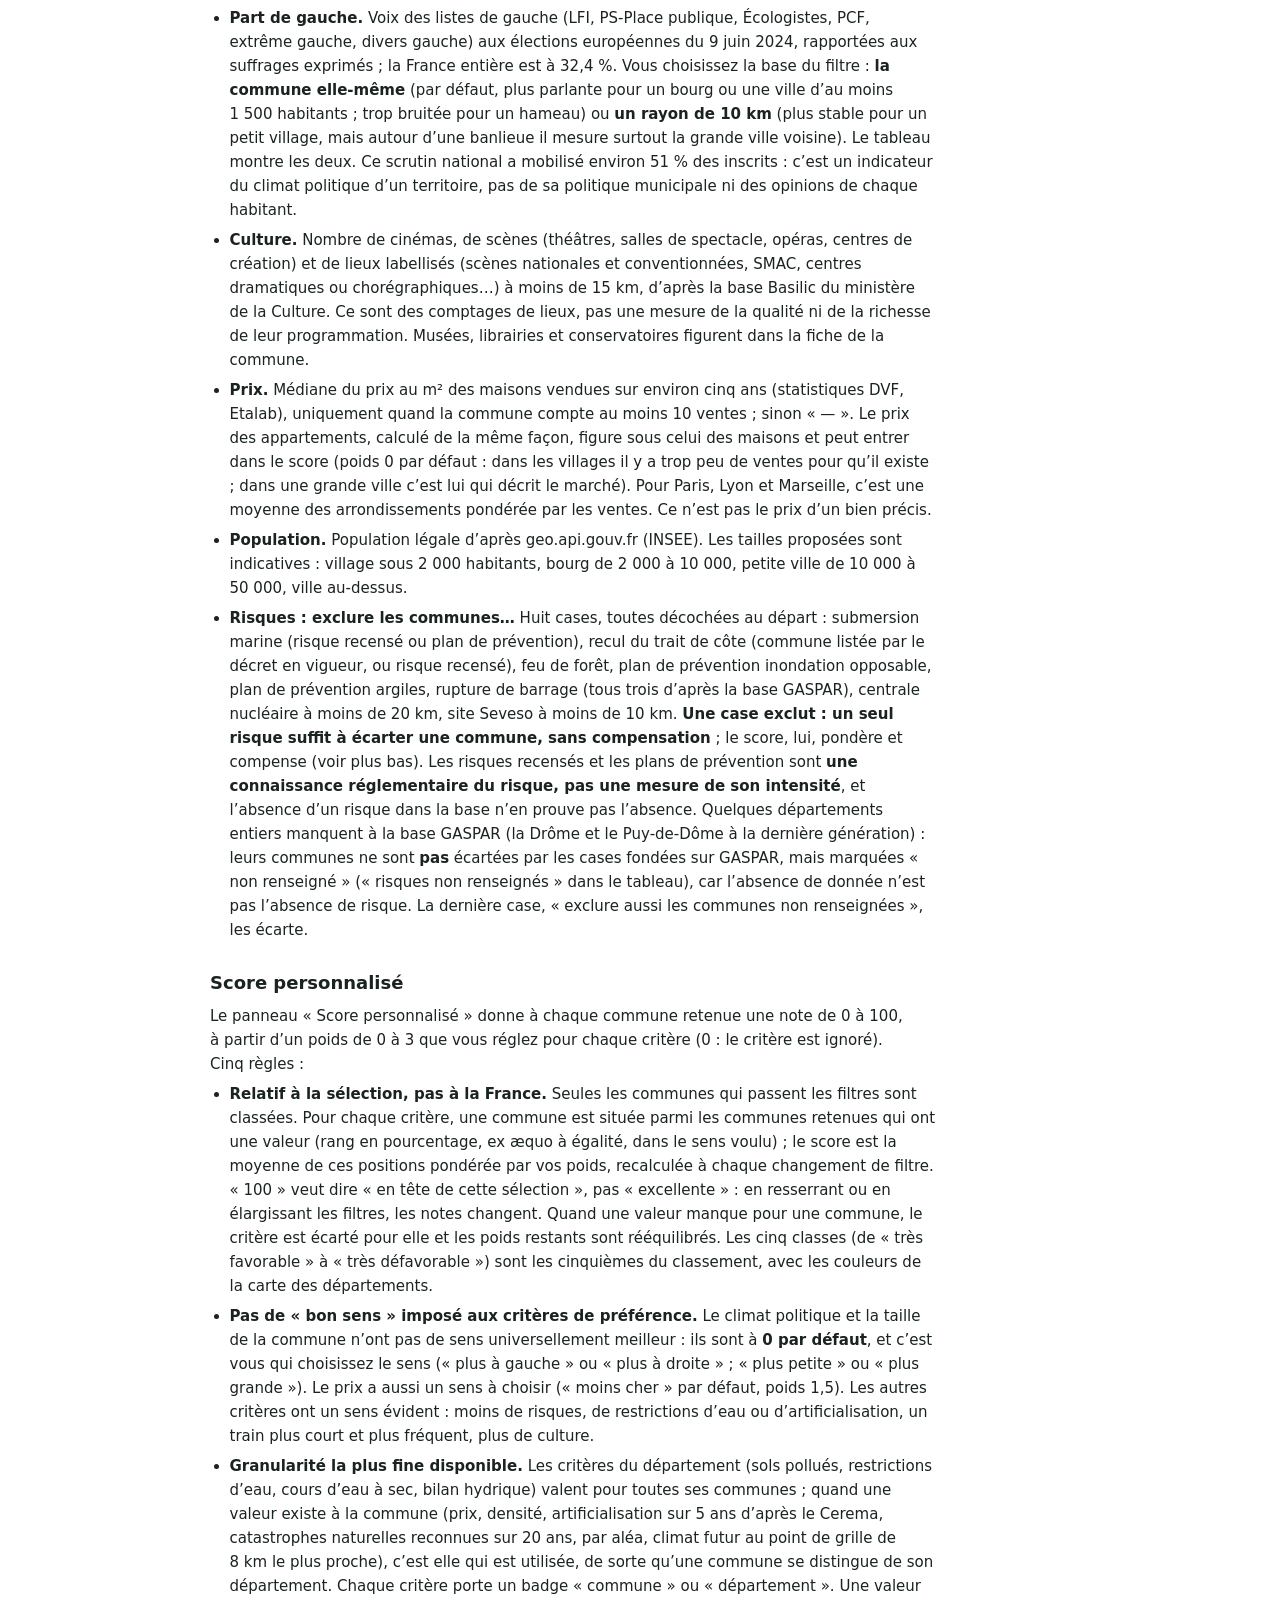
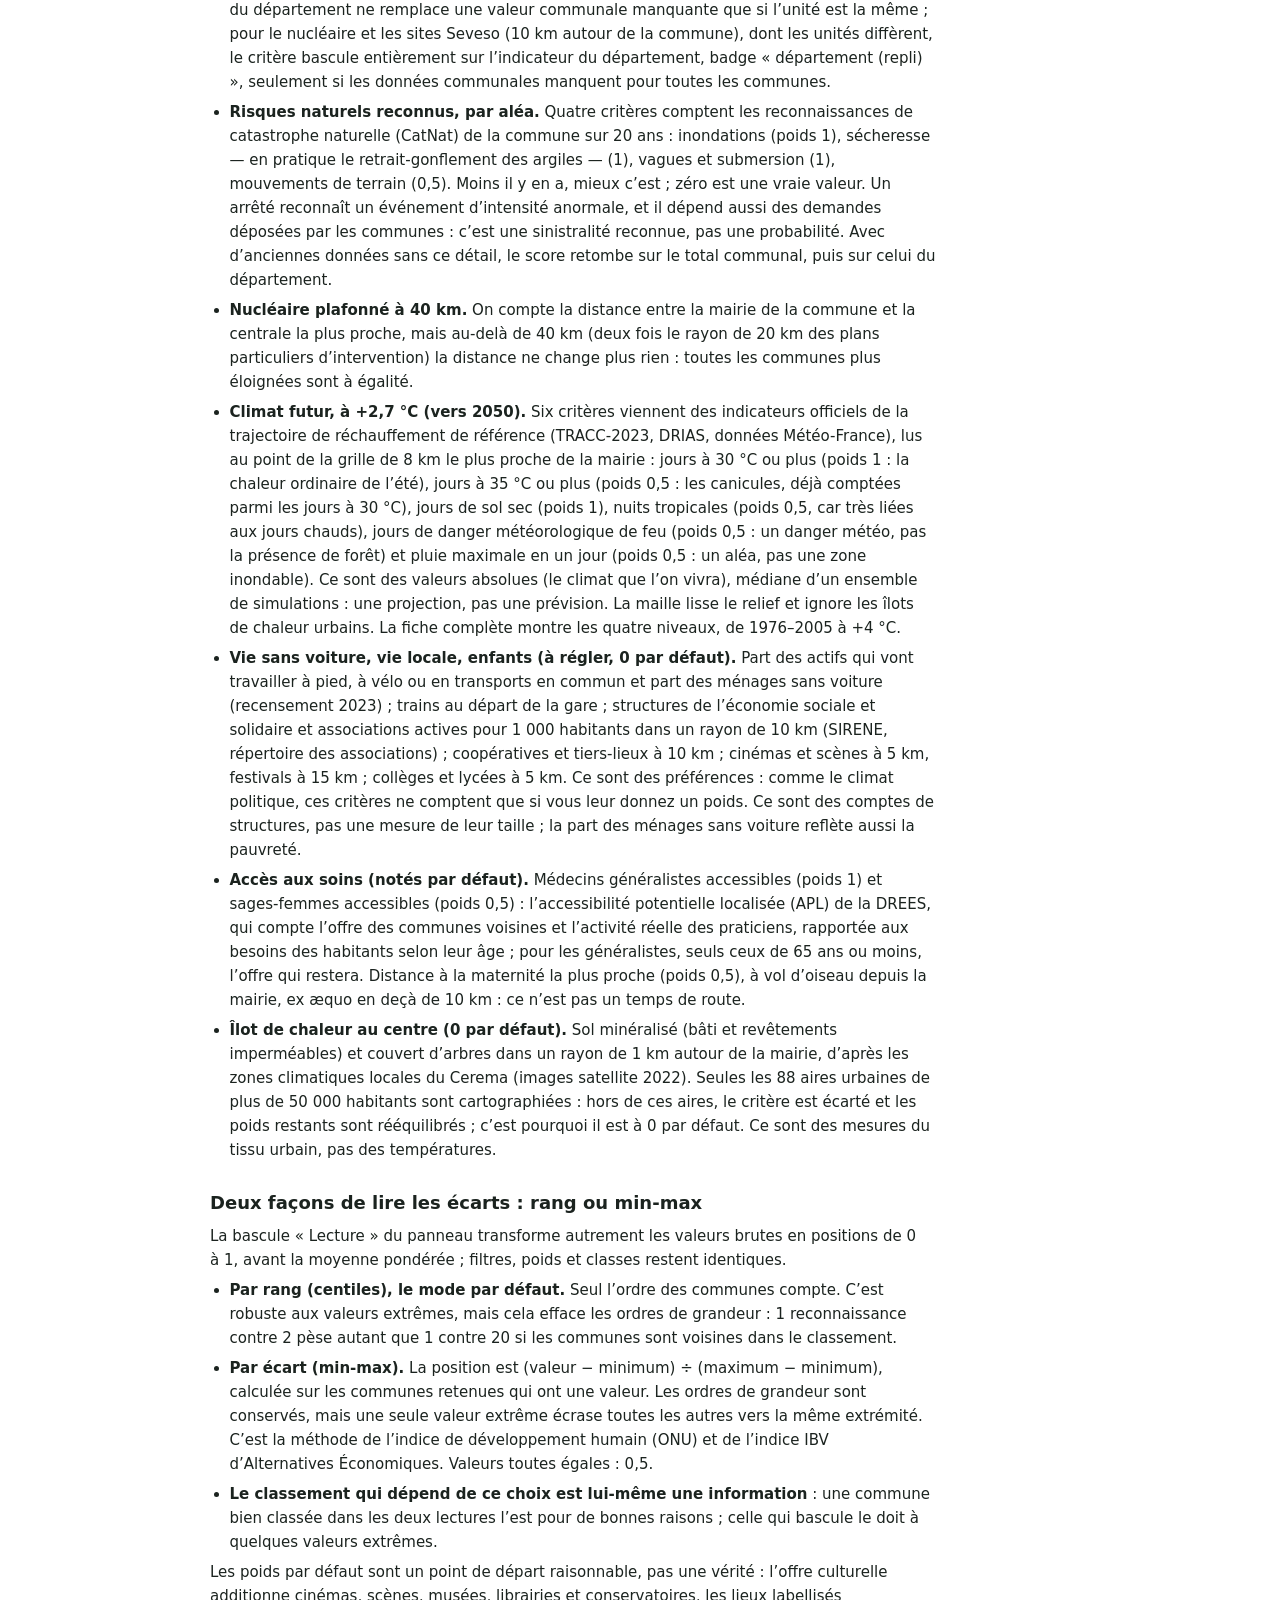
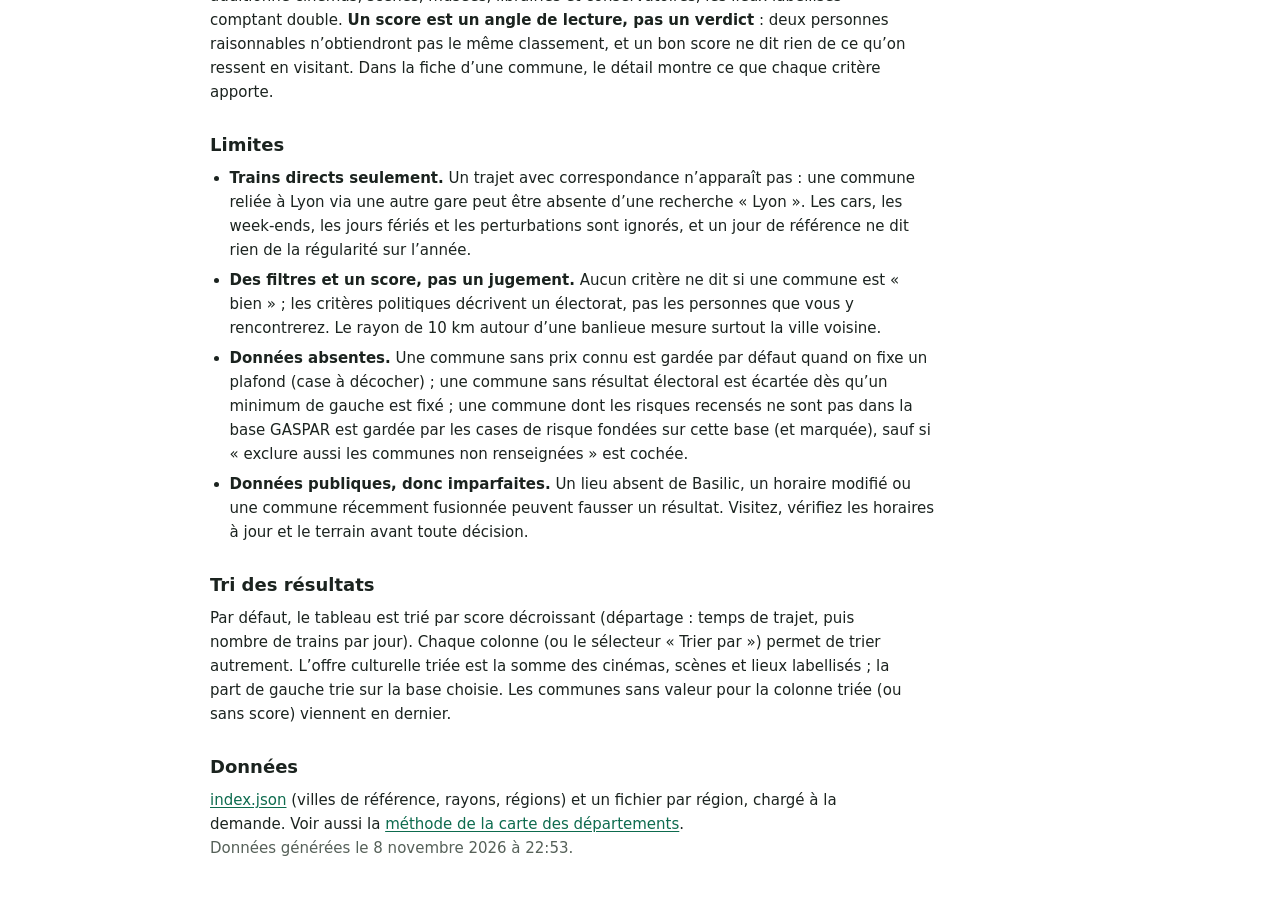
==== commit 01bf6981: "Carte des communes : îlots de chaleur (LCZ du Cerema), accès aux soins, prix des appartements, jours" ====
--- a/web/communes.html
+++ b/web/communes.html
@@ -84,7 +84,7 @@
         <li><strong>Distance minimale au centre de la ville.</strong> Distance à vol d’oiseau, calculée à partir de la carte, entre la mairie de la commune et celle de la ville de référence (15&nbsp;km par défaut). Elle écarte la ville elle-même et sa banlieue, qui ne sont pas « près d’une ville » au sens où on l’entend d’ordinaire ; les liaisons de 0&nbsp;min (gare dans la ville) sont alors ignorées. En mode « n’importe quelle ville », la distance est comptée à la plus proche de toutes les villes de référence, pour qu’une banlieue d’une autre ville n’entre pas par la porte de derrière. Mettez-la à « aucune » pour retrouver les communes de l’agglomération.</li>
         <li><strong>Part de gauche.</strong> Voix des listes de gauche (LFI, PS-Place publique, Écologistes, PCF, extrême gauche, divers gauche) aux élections européennes du 9&nbsp;juin 2024, rapportées aux suffrages exprimés ; la France entière est à 32,4&nbsp;%. Vous choisissez la base du filtre : <strong>la commune elle-même</strong> (par défaut, plus parlante pour un bourg ou une ville d’au moins 1&nbsp;500&nbsp;habitants ; trop bruitée pour un hameau) ou <strong>un rayon de <span data-radius="vote">10</span>&nbsp;km</strong> (plus stable pour un petit village, mais autour d’une banlieue il mesure surtout la grande ville voisine). Le tableau montre les deux. Ce scrutin national a mobilisé environ 51&nbsp;% des inscrits : c’est un indicateur du climat politique d’un territoire, pas de sa politique municipale ni des opinions de chaque habitant.</li>
         <li><strong>Culture.</strong> Nombre de cinémas, de scènes (théâtres, salles de spectacle, opéras, centres de création) et de lieux labellisés (scènes nationales et conventionnées, SMAC, centres dramatiques ou chorégraphiques…) à moins de <span data-radius="culture">15</span>&nbsp;km, d’après la base Basilic du ministère de la Culture. Ce sont des comptages de lieux, pas une mesure de la qualité ni de la richesse de leur programmation. Musées, librairies et conservatoires figurent dans la fiche de la commune.</li>
-        <li><strong>Prix.</strong> Médiane du prix au m² des maisons vendues sur environ cinq ans (statistiques DVF, Etalab), uniquement quand la commune compte au moins 10 ventes ; sinon « — ». Pour Paris, Lyon et Marseille, c’est une moyenne des arrondissements pondérée par les ventes. Ce n’est pas le prix d’un bien précis.</li>
+        <li><strong>Prix.</strong> Médiane du prix au m² des maisons vendues sur environ cinq ans (statistiques DVF, Etalab), uniquement quand la commune compte au moins 10 ventes ; sinon « — ». Le prix des appartements, calculé de la même façon, figure sous celui des maisons et peut entrer dans le score (poids 0 par défaut : dans les villages il y a trop peu de ventes pour qu’il existe ; dans une grande ville c’est lui qui décrit le marché). Pour Paris, Lyon et Marseille, c’est une moyenne des arrondissements pondérée par les ventes. Ce n’est pas le prix d’un bien précis.</li>
         <li><strong>Population.</strong> Population légale d’après geo.api.gouv.fr (INSEE). Les tailles proposées sont indicatives : village sous 2&nbsp;000 habitants, bourg de 2&nbsp;000 à 10&nbsp;000, petite ville de 10&nbsp;000 à 50&nbsp;000, ville au-dessus.</li>
         <li><strong>Risques : exclure les communes…</strong> Huit cases, toutes décochées au départ : submersion marine (risque recensé ou plan de prévention), recul du trait de côte (commune listée par le décret en vigueur, ou risque recensé), feu de forêt, plan de prévention inondation opposable, plan de prévention argiles, rupture de barrage (tous trois d’après la base GASPAR), centrale nucléaire à moins de 20&nbsp;km, site Seveso à moins de <span data-radius="seveso">10</span>&nbsp;km. <strong>Une case exclut : un seul risque suffit à écarter une commune, sans compensation</strong> ; le score, lui, pondère et compense (voir plus bas). Les risques recensés et les plans de prévention sont <strong>une connaissance réglementaire du risque, pas une mesure de son intensité</strong>, et l’absence d’un risque dans la base n’en prouve pas l’absence. Quelques départements entiers manquent à la base GASPAR (la Drôme et le Puy-de-Dôme à la dernière génération) : leurs communes ne sont <strong>pas</strong> écartées par les cases fondées sur GASPAR, mais marquées « non renseigné » (« risques non renseignés » dans le tableau), car l’absence de donnée n’est pas l’absence de risque. La dernière case, « exclure aussi les communes non renseignées », les écarte.</li>
       </ul>
@@ -97,8 +97,10 @@
         <li><strong>Granularité la plus fine disponible.</strong> Les critères du département (sols pollués, restrictions d’eau, cours d’eau à sec, bilan hydrique) valent pour toutes ses communes ; quand une valeur existe à la commune (prix, densité, artificialisation sur 5 ans d’après le Cerema, catastrophes naturelles reconnues sur 20 ans, par aléa, climat futur au point de grille de 8&nbsp;km le plus proche), c’est elle qui est utilisée, de sorte qu’une commune se distingue de son département. Chaque critère porte un badge « commune » ou « département ». Une valeur du département ne remplace une valeur communale manquante que si l’unité est la même ; pour le nucléaire et les sites Seveso (<span data-radius="seveso">10</span>&nbsp;km autour de la commune), dont les unités diffèrent, le critère bascule entièrement sur l’indicateur du département, badge « département (repli) », seulement si les données communales manquent pour toutes les communes.</li>
         <li><strong>Risques naturels reconnus, par aléa.</strong> Quatre critères comptent les reconnaissances de catastrophe naturelle (CatNat) de la commune sur 20&nbsp;ans : inondations (poids 1), sécheresse — en pratique le retrait-gonflement des argiles — (1), vagues et submersion (1), mouvements de terrain (0,5). Moins il y en a, mieux c’est ; zéro est une vraie valeur. Un arrêté reconnaît un événement d’intensité anormale, et il dépend aussi des demandes déposées par les communes : c’est une sinistralité reconnue, pas une probabilité. Avec d’anciennes données sans ce détail, le score retombe sur le total communal, puis sur celui du département.</li>
         <li><strong>Nucléaire plafonné à 40&nbsp;km.</strong> On compte la distance entre la mairie de la commune et la centrale la plus proche, mais au-delà de 40&nbsp;km (deux fois le rayon de 20&nbsp;km des plans particuliers d’intervention) la distance ne change plus rien : toutes les communes plus éloignées sont à égalité.</li>
-        <li><strong>Climat futur, à +2,7&nbsp;°C (vers 2050).</strong> Cinq critères viennent des indicateurs officiels de la trajectoire de réchauffement de référence (TRACC-2023, DRIAS, données Météo-France), lus au point de la grille de 8&nbsp;km le plus proche de la mairie : jours à 35&nbsp;°C ou plus (poids 1), jours de sol sec (poids 1), nuits tropicales (poids 0,5, car très liées aux jours chauds), jours de danger météorologique de feu (poids 0,5 : un danger météo, pas la présence de forêt) et pluie maximale en un jour (poids 0,5 : un aléa, pas une zone inondable). Ce sont des valeurs absolues (le climat que l’on vivra), médiane d’un ensemble de simulations : une projection, pas une prévision. La maille lisse le relief et ignore les îlots de chaleur urbains. La fiche complète montre les quatre niveaux, de 1976–2005 à +4&nbsp;°C.</li>
+        <li><strong>Climat futur, à +2,7&nbsp;°C (vers 2050).</strong> Six critères viennent des indicateurs officiels de la trajectoire de réchauffement de référence (TRACC-2023, DRIAS, données Météo-France), lus au point de la grille de 8&nbsp;km le plus proche de la mairie : jours à 30&nbsp;°C ou plus (poids 1 : la chaleur ordinaire de l’été), jours à 35&nbsp;°C ou plus (poids 0,5 : les canicules, déjà comptées parmi les jours à 30&nbsp;°C), jours de sol sec (poids 1), nuits tropicales (poids 0,5, car très liées aux jours chauds), jours de danger météorologique de feu (poids 0,5 : un danger météo, pas la présence de forêt) et pluie maximale en un jour (poids 0,5 : un aléa, pas une zone inondable). Ce sont des valeurs absolues (le climat que l’on vivra), médiane d’un ensemble de simulations : une projection, pas une prévision. La maille lisse le relief et ignore les îlots de chaleur urbains. La fiche complète montre les quatre niveaux, de 1976–2005 à +4&nbsp;°C.</li>
         <li><strong>Vie sans voiture, vie locale, enfants (à régler, 0 par défaut).</strong> Part des actifs qui vont travailler à pied, à vélo ou en transports en commun et part des ménages sans voiture (recensement 2023) ; trains au départ de la gare ; structures de l’économie sociale et solidaire et associations actives pour 1&nbsp;000 habitants dans un rayon de 10&nbsp;km (SIRENE, répertoire des associations) ; coopératives et tiers-lieux à 10&nbsp;km ; cinémas et scènes à 5&nbsp;km, festivals à 15&nbsp;km ; collèges et lycées à 5&nbsp;km. Ce sont des préférences : comme le climat politique, ces critères ne comptent que si vous leur donnez un poids. Ce sont des comptes de structures, pas une mesure de leur taille ; la part des ménages sans voiture reflète aussi la pauvreté.</li>
+        <li><strong>Accès aux soins (notés par défaut).</strong> Médecins généralistes accessibles (poids 1) et sages-femmes accessibles (poids 0,5) : l’accessibilité potentielle localisée (APL) de la DREES, qui compte l’offre des communes voisines et l’activité réelle des praticiens, rapportée aux besoins des habitants selon leur âge ; pour les généralistes, seuls ceux de 65 ans ou moins, l’offre qui restera. Distance à la maternité la plus proche (poids 0,5), à vol d’oiseau depuis la mairie, ex æquo en deçà de 10&nbsp;km : ce n’est pas un temps de route.</li>
+        <li><strong>Îlot de chaleur au centre (0 par défaut).</strong> Sol minéralisé (bâti et revêtements imperméables) et couvert d’arbres dans un rayon de 1&nbsp;km autour de la mairie, d’après les zones climatiques locales du Cerema (images satellite 2022). Seules les 88 aires urbaines de plus de 50&nbsp;000 habitants sont cartographiées : hors de ces aires, le critère est écarté et les poids restants sont rééquilibrés ; c’est pourquoi il est à 0 par défaut. Ce sont des mesures du tissu urbain, pas des températures.</li>
       </ul>
       <h3 id="lecture" tabindex="-1">Deux façons de lire les écarts : rang ou min-max</h3>
       <p>La bascule « Lecture » du panneau transforme autrement les valeurs brutes en positions de 0 à 1, avant la moyenne pondérée ; filtres, poids et classes restent identiques.</p>
